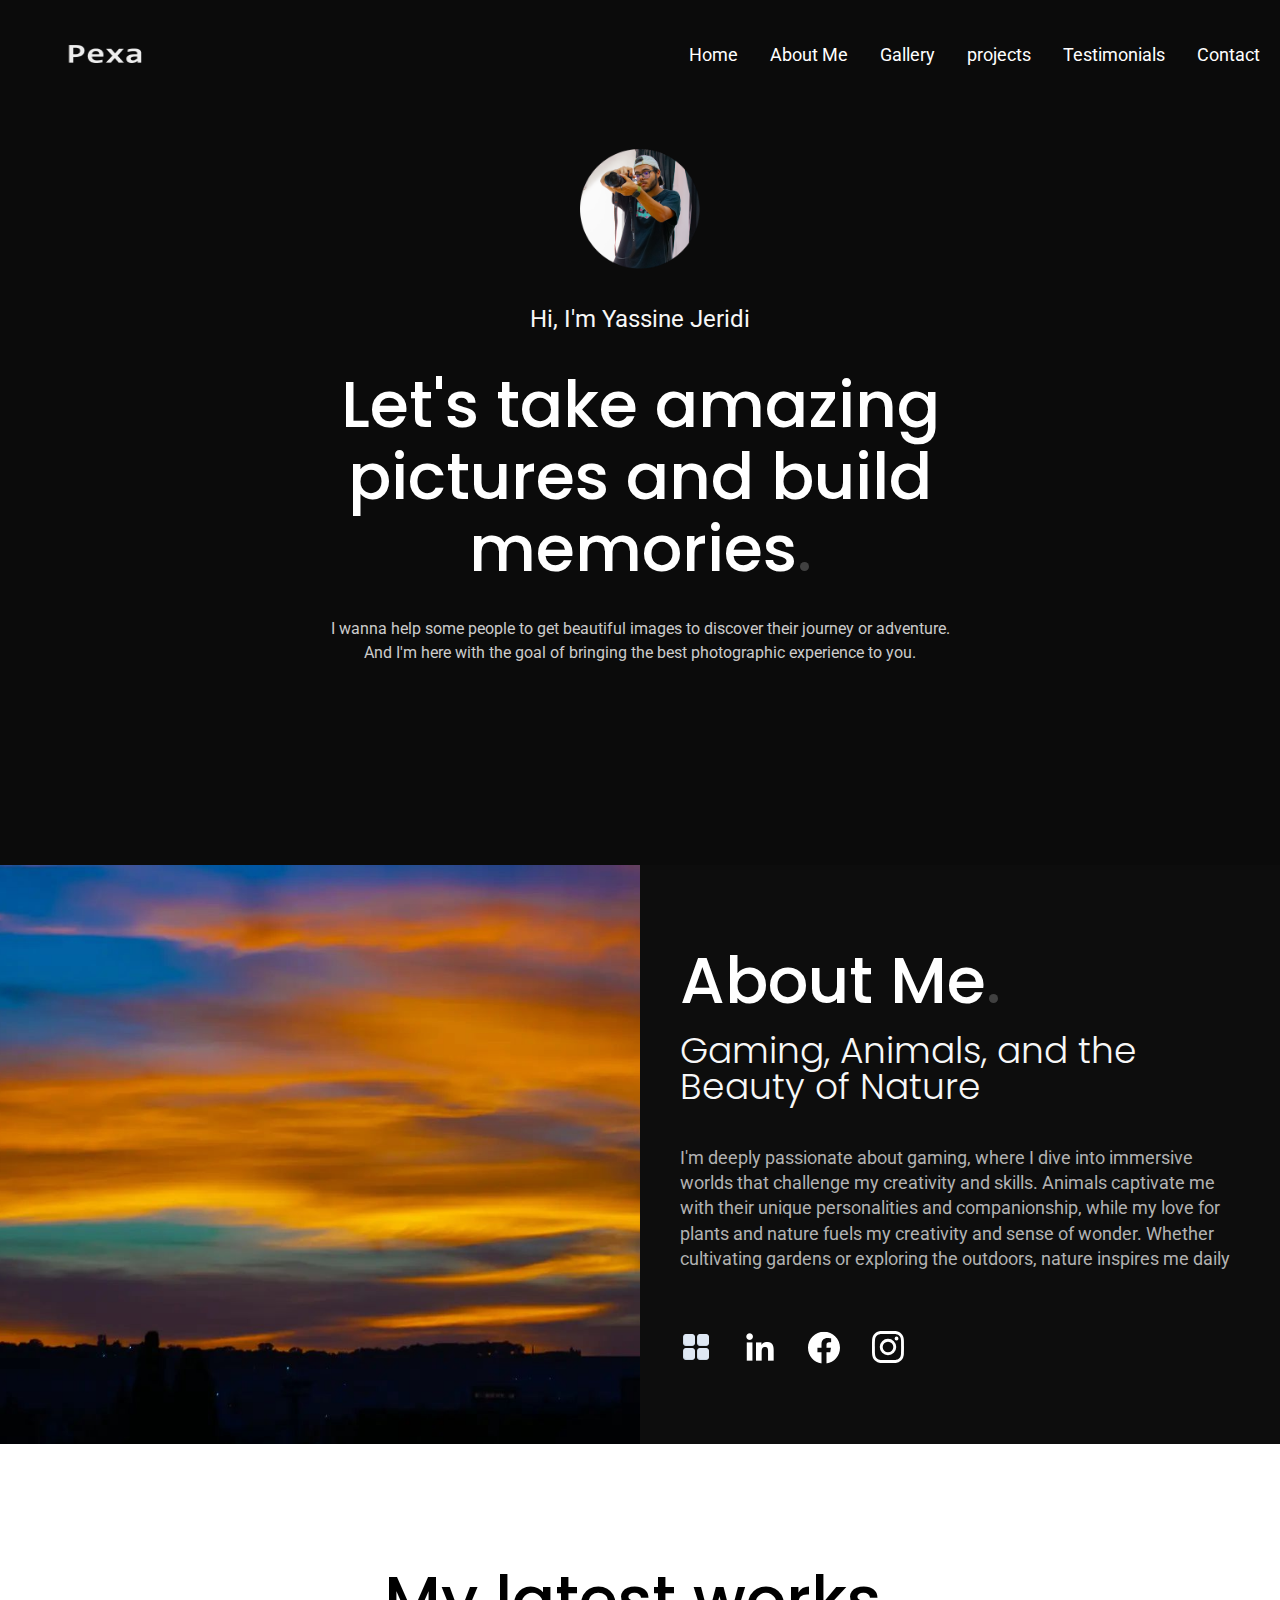
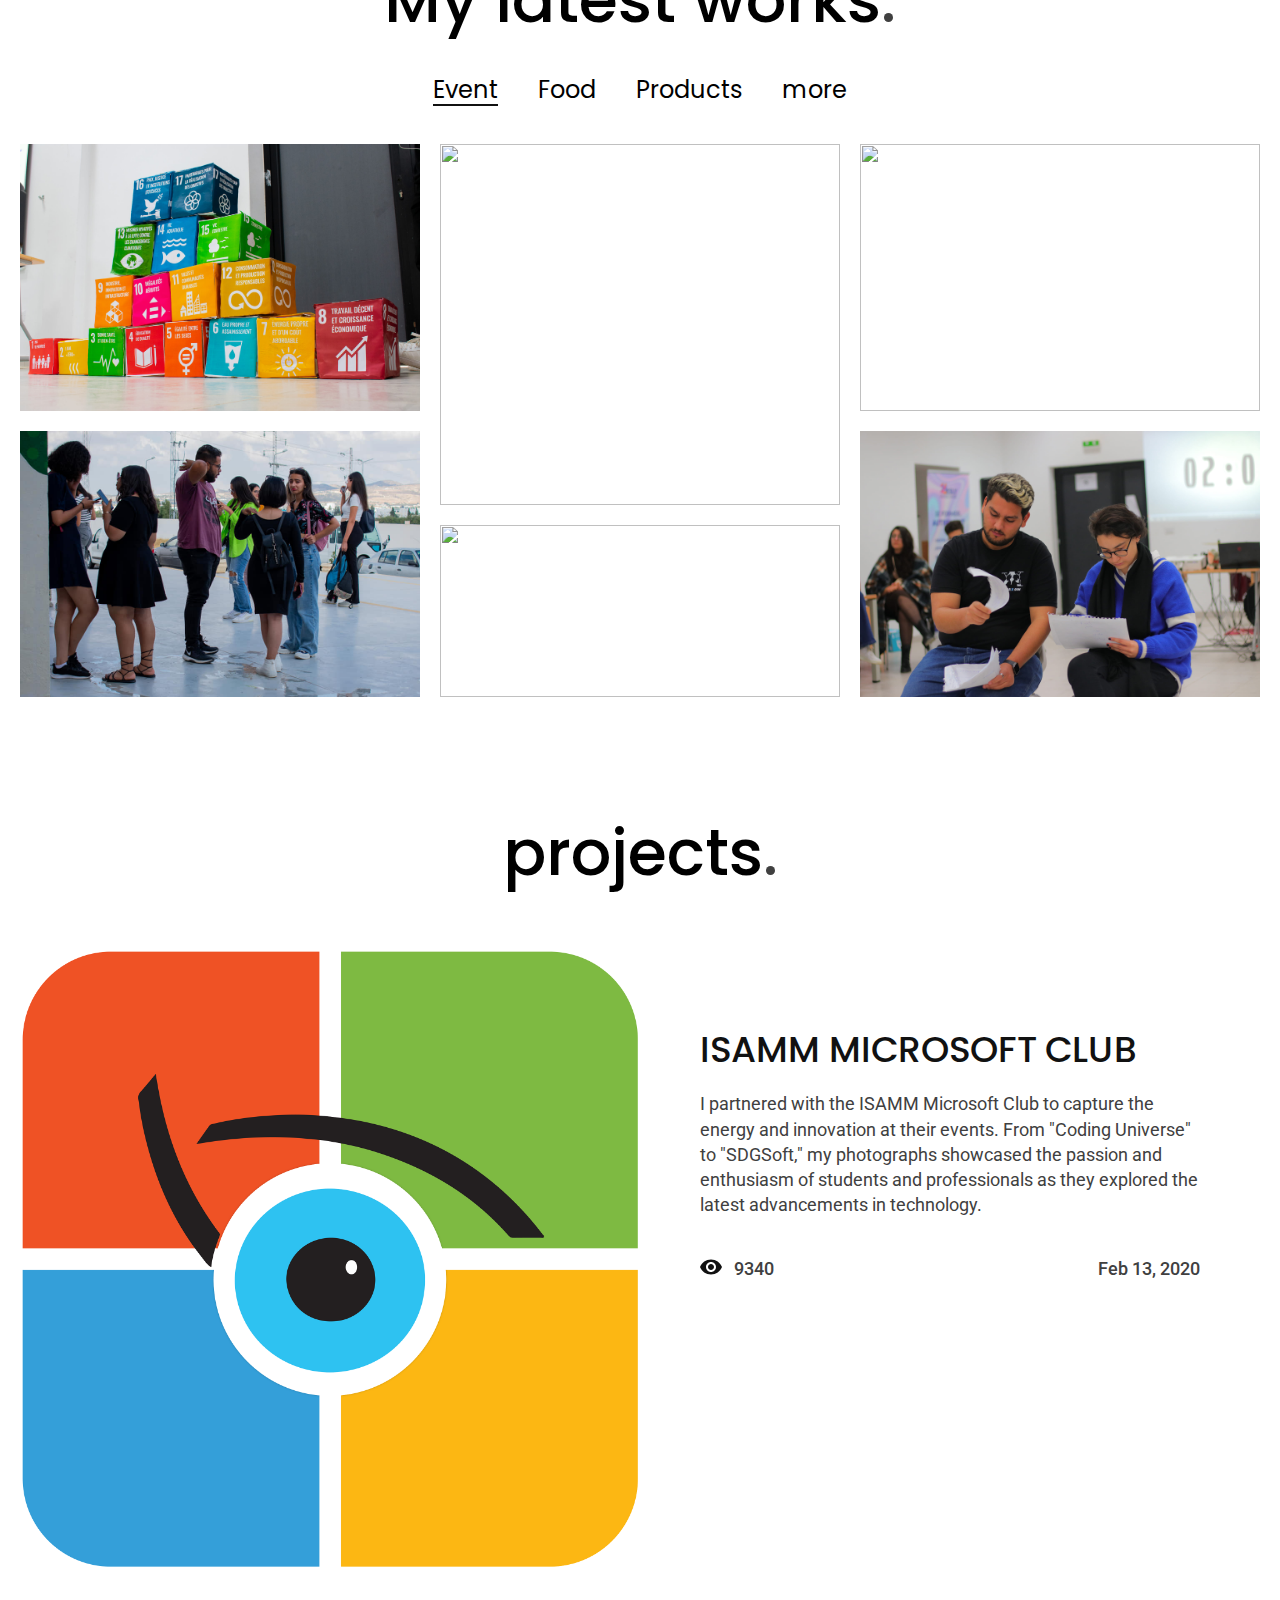
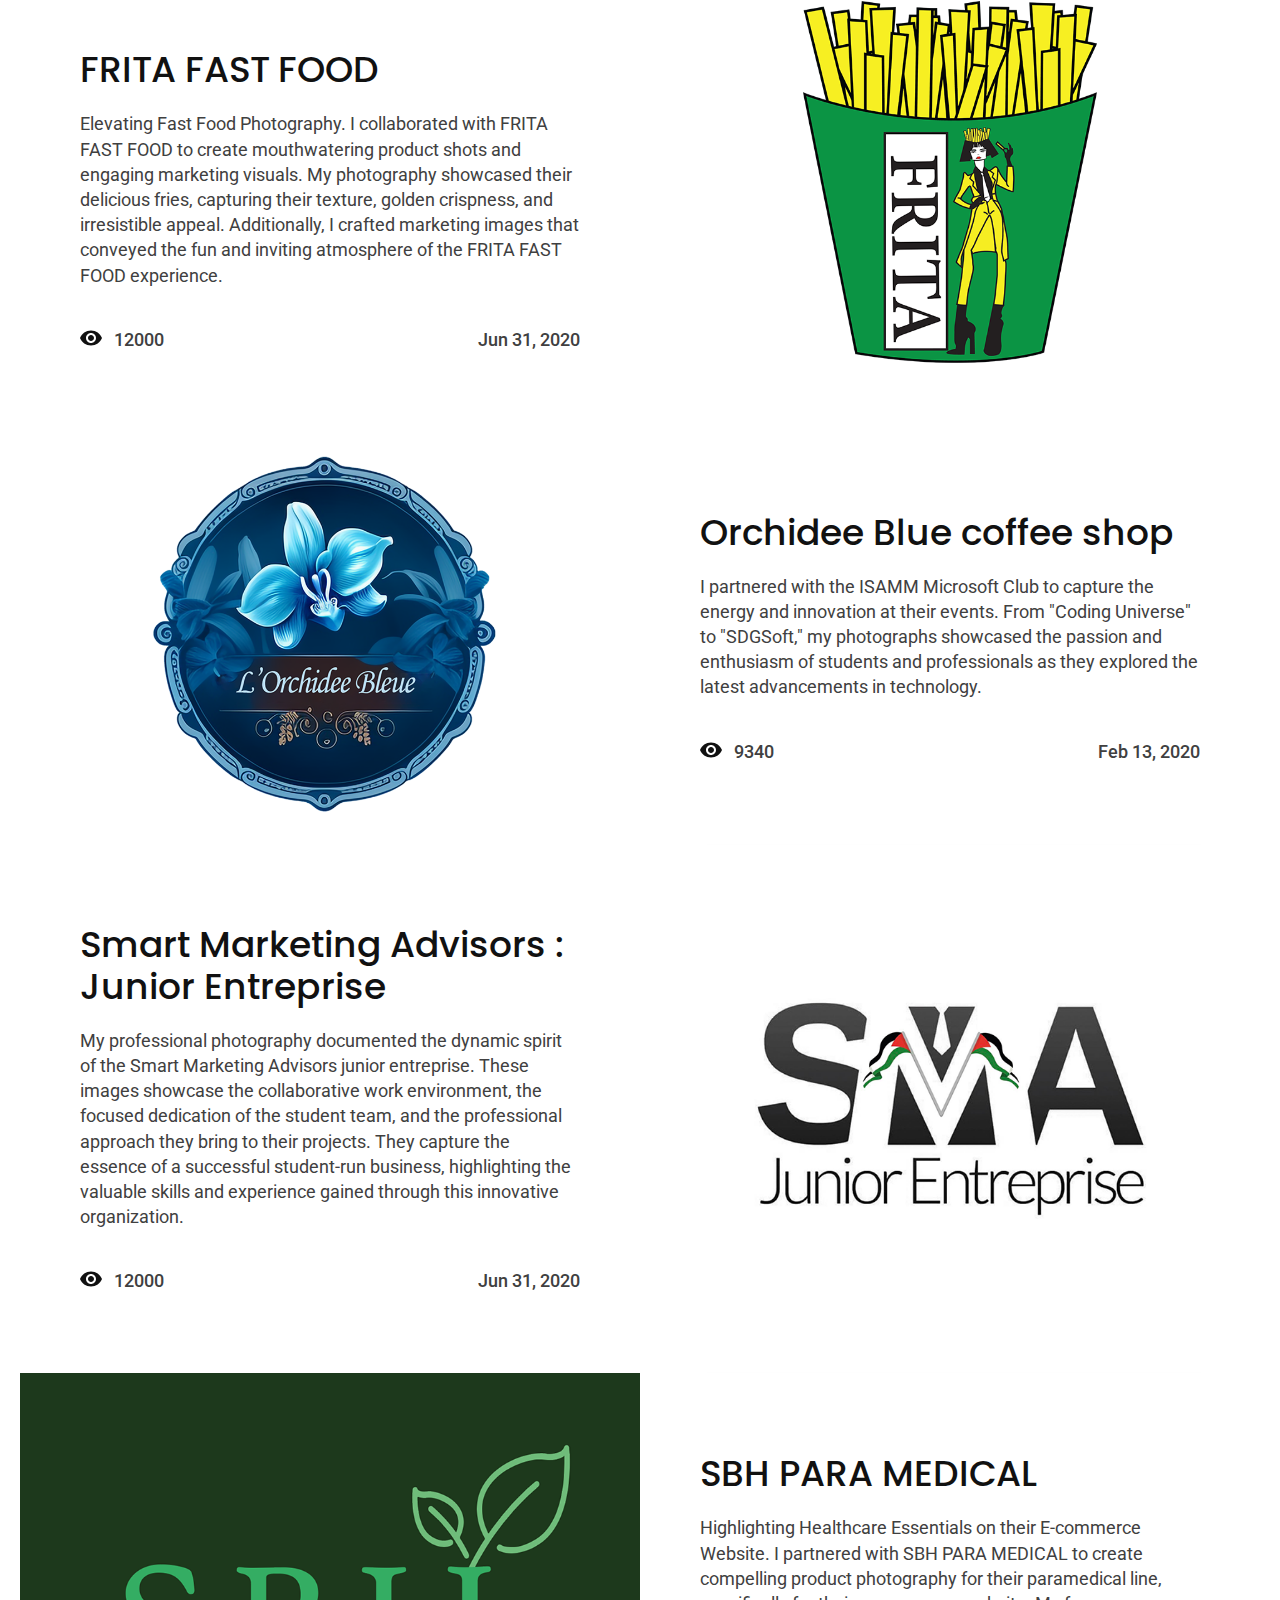
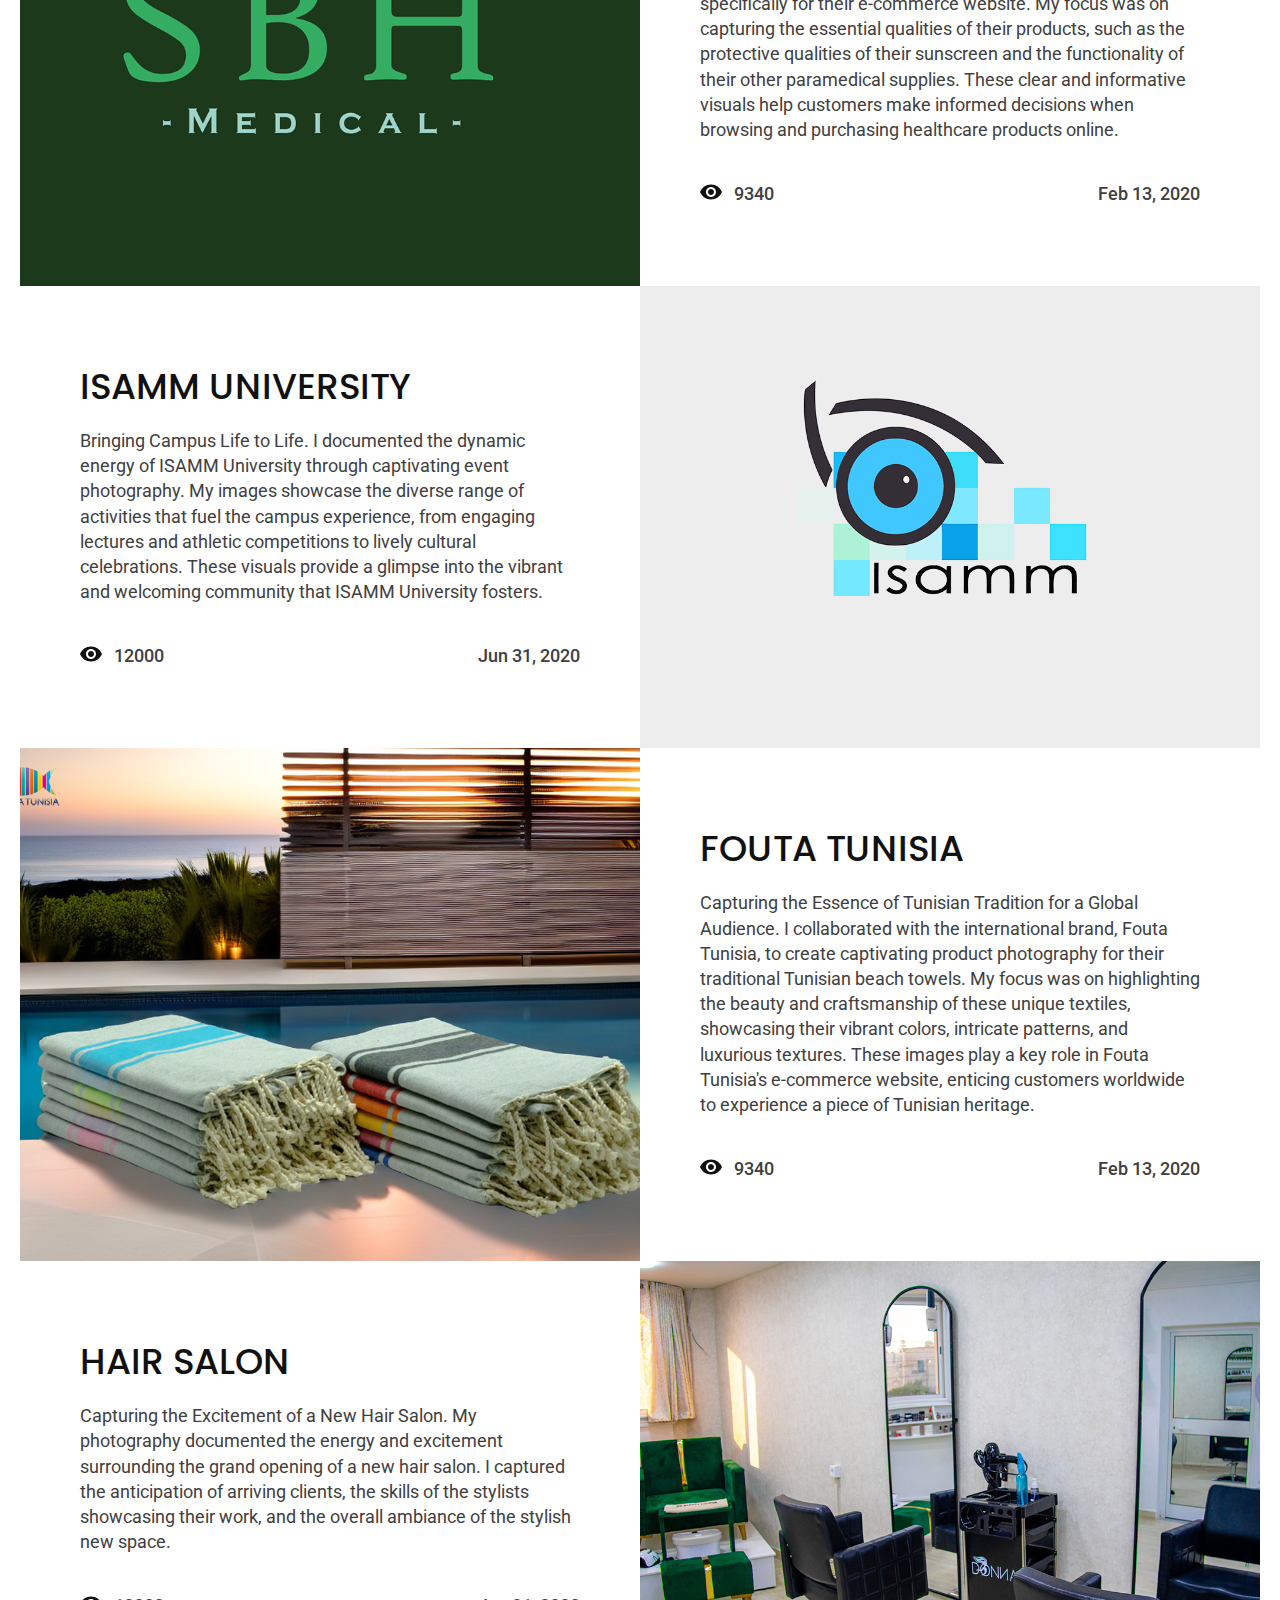
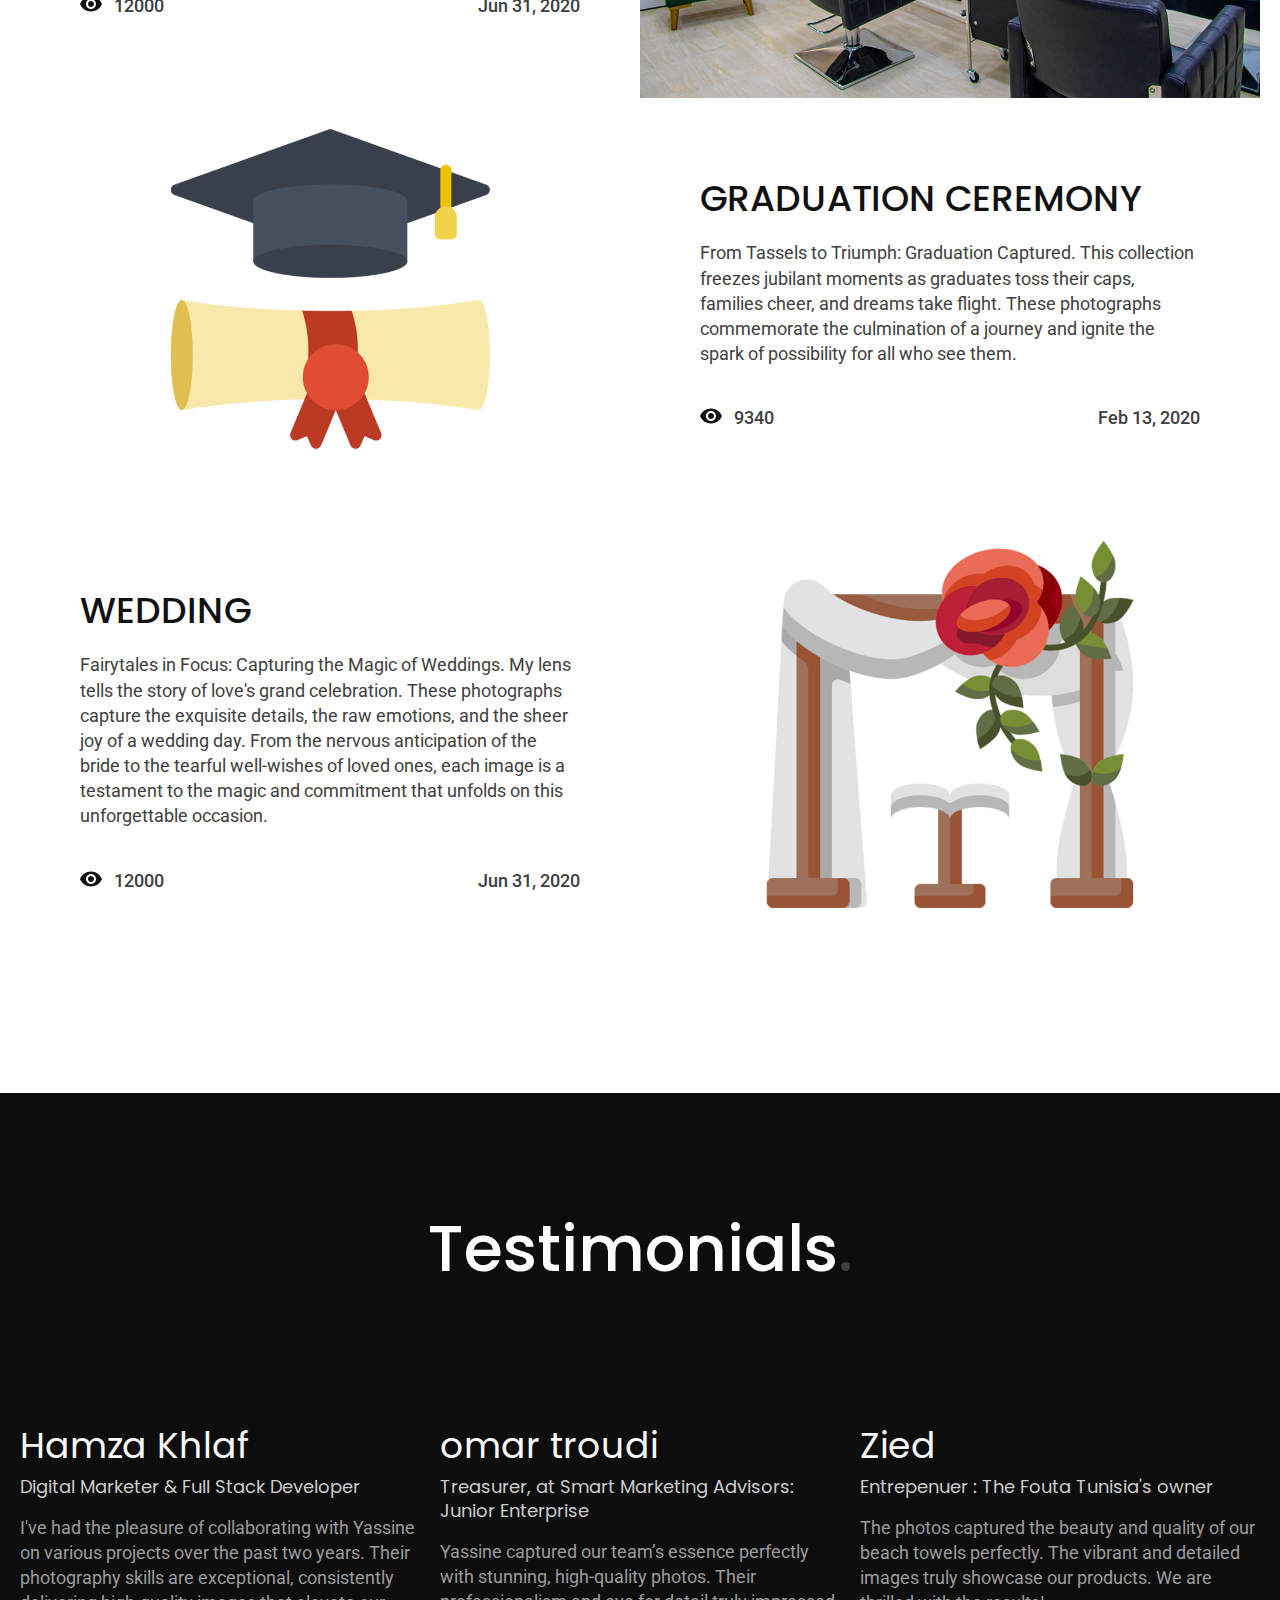
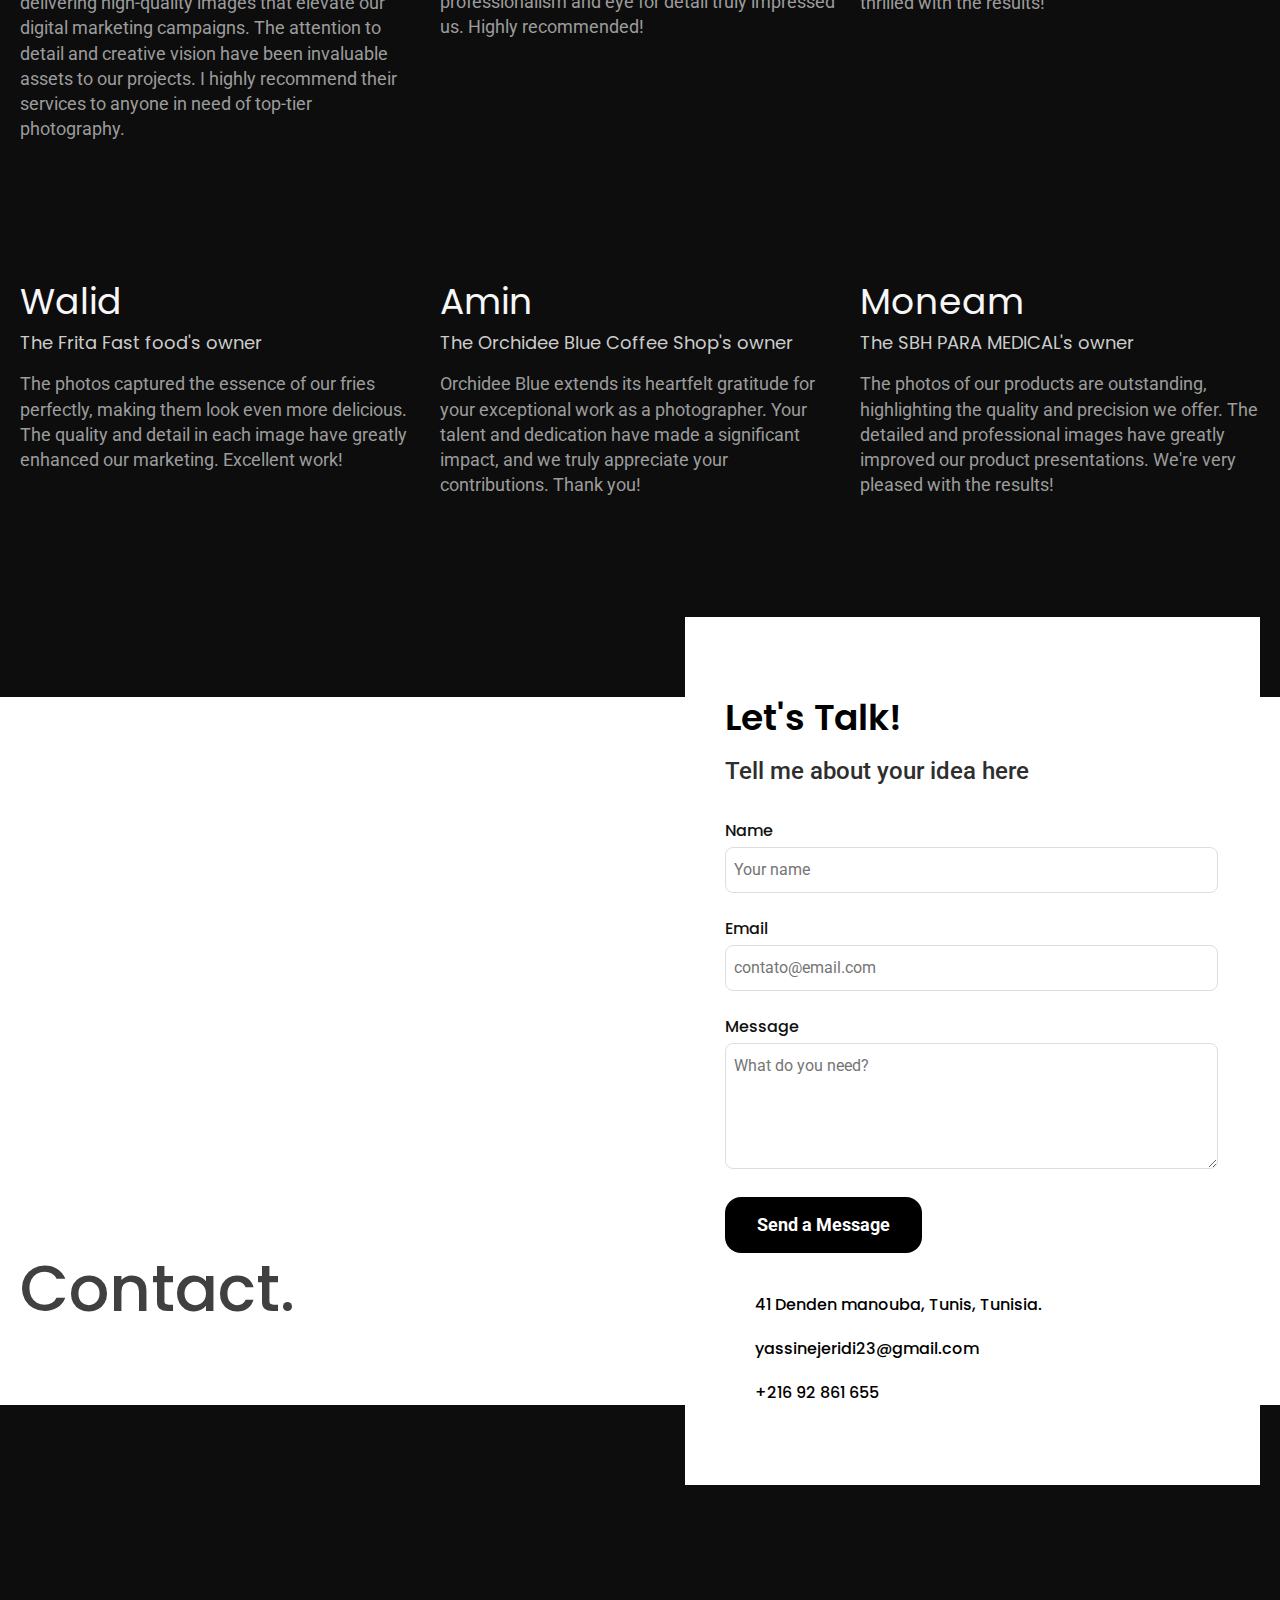
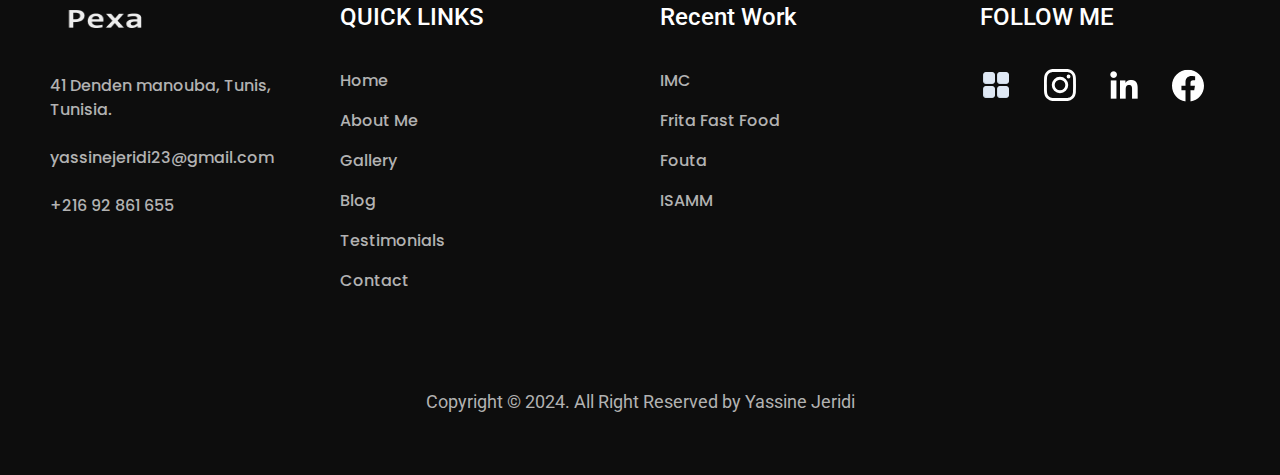
==== index.html @ 5227a32d "frita fast food" ====
<!DOCTYPE html>
<html lang="en">
<head>
    <meta charset="UTF-8">
    <meta http-equiv="X-UA-Compatible" content="IE=edge">
    <meta name="viewport" content="width=device-width, initial-scale=1.0">
    <title>Yassine jeridi - Photographer</title>
    <meta name="description" content="">
    <link rel="stylesheet" href="./css/style.min.css">
    <link rel="icon" href="./camera.ico">
    <script src="sender.js"></script>
    <link rel="preconnect" href="https://fonts.googleapis.com">
    <script src="https://ajax.googleapis.com/ajax/libs/jquery/3.5.1/jquery.min.js"></script>
    <link rel="preconnect" href="https://fonts.gstatic.com" crossorigin>
    <link href="https://fonts.googleapis.com/css2?family=Poppins:wght@300;400;500;600&family=Roboto:wght@400;500;700&display=swap" rel="stylesheet">

</head>
<body>

    <header class="header-bg">
        <div class="header container">
            <a href="#"><img src="./img/icones/pexa.png" width="132" height="29" alt="logo"></a>
            <nav aria-label="primaria">
                <span class="hamburguer" data-btn="mobile"></span>
                <ul class="header-menu cor-w font-1-m">
                    <li><a href="#home">Home</a></li>
                    <li><a href="#about">About Me</a></li>
                    <li><a href="#gallery">Gallery</a></li>
                    <li><a href="#blog">projects</a></li>
                    <li><a href="#testimonials">Testimonials</a></li>
                    <li><a href="#contact">Contact</a></li>
                </ul>
            </nav>
        </div>
    </header>

    <main class="home-bg" id="home">
        <div class="home container">
            <img src="./img/pfp yassine jeridi.png" width="120" height="120" alt="foto"data-anime="200">
            <h3 class="font-1-l cor-c1" data-anime="400">Hi, I'm Yassine Jeridi</h3>
            <h1 class="font-1-xxl cor-w" data-anime="600">Let's take amazing pictures and build memories<span class="cor-c9">.</span></h1>
            <p class="font-1-s cor-c4" data-anime="800">I wanna help some people to get beautiful images to discover their journey or adventure. 
            And I'm here with the goal of bringing the best photographic experience to you.</p>
            <a href="#contact" class="font-1-xs cor-15 buttom-1" data-anime="1000">contact with me</a>
        </div>
    </main>

    <section class="about-bg" id="about" aria-label="About Me">
        <div class="about new-container">
            <div class="photo">
                <img src="./img/thumbnails/SunSet.jpg" alt="homem tirando foto da paisagem">
            </div>
            <div class="content">
                <h1 class="font-1-xxl cor-w ">About Me<span class="cor-c9">.</span></h1>
                <h2 class="font-1-xl cor-c1">Gaming, Animals, and the Beauty of Nature</h2>
                <p class="font-2-m cor-c5">I'm deeply passionate about gaming, where I dive 
                    into immersive worlds that challenge my creativity and skills. Animals 
                    captivate me with their unique personalities and companionship, while 
                    my love for plants and nature fuels my creativity and sense of wonder. 
                    Whether cultivating gardens or exploring the outdoors, nature inspires me daily</p>
                <div class="icons">
                    <a target="_blank" href="https://linktr.ee/jeridi"><img width="32" height="32" src="./img/icones/more.png" alt="Instagram.svg"></a>
                    <a target="_blank" href="https://www.linkedin.com/in/yassine-jeridi-8a3457311/"><img width="32" height="32" src="./img/icones/linkedin.png" alt="Twitter"></a>
                    <a target="_blank" href="https://www.facebook.com/profile.php?id=100034832442650"><img width="32" height="33" src="./img/icones/Facebook.svg" alt="Facebook.svg"></a>
                    <a target="_blank" href="https://www.instagram.com/_pe_xa_/"><img width="32" height="32" src="./img/icones/Instagram.svg" alt="Instagram.svg"></a>
                    
                </div>
            </div>
        </div>
    </section>

    <article class="gallery-bg" id="gallery">
        <div class="gallery">
            <h1 class="font-1-xxl cor-c15">My latest works<span class="cor-c9">.</span></h1>
            <nav aria-label="secundaria">
                <ul class="gallery-menu font-2-l cor-10" data-galleryNav>
                
                    <li>Event</li>
                    <li>Food</li>
                    <li>Products</li>
                    <li>more</li>
                </ul>
            </nav>
            <div class="photos-gallery container" data-gallery>
                <div class="architecture">
                    <img class="all-4" src="./img/IMC/SDGSOFT 1.0/386335422_827844129341071_4841968416150853663_n.jpg" alt="">
                    <img class="all-6" src="./img/IMC/coding universe 1.0/IMG_9445.JPG" alt="">
                    <img class="all-2" src="./img/IMC/coding universe 1.0/IMG_9348.JPG" alt="">
                    <img class="all-1" src="./img/IMC/SDGSOFT 1.0/383995780_827843322674485_7144489597105498659_n.jpg" alt="">
                    <img class="all-3" src="./img/IMC/coding universe 1.0/IMG_9541.JPG" alt="">
                    <img class="all-5" src="./img/IMC//imc talk 2.0/429542098_926255242833292_379722446902121379_n.jpg" alt="">
                </div>

                <div class="nature">
                    <img class="all-4" src="./img/Frita/box frite/11.png" alt="">
                    <img class="all-6" src="./img/Frita/burger/2.png" alt="">
                    <img class="all-2" src="./img/Frita/chapata/6.png" alt="">
                    <img class="all-3" src="./img/Frita/burger/1.png" alt="">
                    <img class="all-1" src="./img/Frita/kumpir/2.png" alt="">
                    <img class="all-5" src="./img/Frita/story/1.png" alt="">
                </div>

                <div class="landscape">
                    <img class="all-4" src="./img/SBH/Screenshot 2024-07-06 200310.png" alt="">
                    <img class="all-6" src="./img/fouta/3524cfbc7431455b901c68a7340f0f93.png" alt="">
                    <img class="all-2" src="./img/SBH/4e1e140c61a2b4f8a3104339a8e85e7b.jpg" alt="">
                    <img class="all-1" src="./img/SBH/DSC08026_1.jpg" alt="">
                    <img class="all-3" src="./img/fouta/6a926db9f34e4a6cbbbe364c0d6cd11f.png" alt=""> 
                    <img class="all-5" src="./img/orchidee/IMG_4784.jpg" alt="">
                </div>

                <div class="urban">
                    <img class="all-4" src="./img/SBH/161f396a901ca791485e7ef04964981d.jpg" alt="">
                    <img class="all-6" src="./img/wedding/IMG_5194.jpg" alt="">
                    <img class="all-2" src="./img/SBH/DSC08381.jpg" alt=""> 
                    <img class="all-1" src="./img/orchidee/IMG_4533.jpg" alt="">
                    <!-- <img class="all-3" src="./imgs/gallery/urban/urban-1.jpg" alt="a"> -->
                    <img class="all-5" src="./img/hair salon/DSC02424.jpg" alt="">
                </div>
            </div>
        </div>
    </article>

    <article class="blog-bg" id="blog">
        <div class="blog">
            <h1 class="font-1-xxl cor-c15">projects<span class="cor-c9">.</span></h1>
            <div class="posts-blog container">
                <div class="post">
                    <a href="./links/IMC/imc.html"><img src="./img/IMC/IMC LOGO.png" alt=""></a>
                    <div class="post-content">
                        <a href="./links/IMC/imc.html"><h2 class="font-3-xl cor-c11">ISAMM MICROSOFT CLUB</h2></a>
                        <p class="font-2-m cor-c9">
                            I partnered with the ISAMM Microsoft Club to capture the energy and innovation at their events.  
                            From "Coding Universe" to "SDGSoft," my photographs showcased the passion and enthusiasm of 
                            students and professionals as they explored the latest advancements in technology.
                        </p>
                        <div class="info">
                            <div class="visualization">
                                <img width="22" height="16" src="./img/icones/visibility.svg" alt="">
                                <p class="font-3-m cor-c9">9340</p>
                            </div>
                            <div class="date">
                                <p class="font-3-m cor-c9">Feb 13, 2020</p>
                            </div>
                        </div>
                    </div>
                </div>

                <div class="post order">
                    <div class="post-content ">
                        <a href="./links/FRITA FAST FOOD/Frita.html"><h2 class="font-3-xl cor-c11">FRITA FAST FOOD</h2></a>
                        <p class="font-2-m cor-c9">
                            Elevating Fast Food Photography.  I collaborated with FRITA FAST FOOD to create mouthwatering 
                            product shots and engaging marketing visuals.  My photography showcased their delicious fries,
                             capturing their texture, golden crispness, and irresistible appeal.  Additionally,
                              I crafted marketing images that conveyed the fun and inviting atmosphere of 
                              the FRITA FAST FOOD experience.
                        </p>
                            <div class="info">
                            <div class="visualization">
                                <img width="22" height="16" src="./img/icones/visibility.svg" alt="">
                                <p class="font-3-m cor-c9">12000</p>
                            </div>
                            <div class="date">
                                <p class="font-3-m cor-c9">Jun 31, 2020</p>
                            </div>
                        </div>
                    </div>
                    <a href="./links/FRITA FAST FOOD/Frita.html"><img src="./img/thumbnails/Thumbnails Frita.png" alt=""></a>
                </div>
                <div class="post">
                    <a href="#"><img src="./img/thumbnails/Thumbnails orchidee.png" alt=""></a>
                    <div class="post-content">
                        <a href=""><h2 class="font-3-xl cor-c11">Orchidee Blue coffee shop</h2></a>
                        <p class="font-2-m cor-c9">
                            I partnered with the ISAMM Microsoft Club to capture the energy and innovation at their events.  
                            From "Coding Universe" to "SDGSoft," my photographs showcased the passion and enthusiasm of 
                            students and professionals as they explored the latest advancements in technology.
                        </p>
                        <div class="info">
                            <div class="visualization">
                                <img width="22" height="16" src="./img/icones/visibility.svg" alt="">
                                <p class="font-3-m cor-c9">9340</p>
                            </div>
                            <div class="date">
                                <p class="font-3-m cor-c9">Feb 13, 2020</p>
                            </div>
                        </div>
                    </div>
                </div>

                <div class="post order">
                    <div class="post-content">
                        <a href="./links/Smart Marketing Advisor/Smart Marketing Advisor.html"><h2 class="font-3-xl cor-c11">Smart Marketing Advisors : Junior Entreprise </h2></a>
                        <p class="font-2-m cor-c9">
                            My professional photography documented the dynamic spirit of the Smart Marketing Advisors junior entreprise.
                            These images showcase the collaborative work environment, the focused dedication of the student team, 
                            and the professional approach they bring to their projects.  They capture the essence of a successful 
                            student-run business, highlighting the valuable skills and experience gained through 
                            this innovative organization.
                        </p>
                            <div class="info">
                            <div class="visualization">
                                <img width="22" height="16" src="./img/icones/visibility.svg" alt="">
                                <p class="font-3-m cor-c9">12000</p>
                            </div>
                            <div class="date">
                                <p class="font-3-m cor-c9">Jun 31, 2020</p>
                            </div>
                        </div>
                    </div>
                    <a href="./links/Smart Marketing Advisor/Smart Marketing Advisor.html"><img src="./img/thumbnails/Thumbnails SMA.png" alt=""></a>
                </div>
                <div class="post">
                    <a href="#"><img src="./img/thumbnails/Thumbnails SBH.png" alt=""></a>
                    <div class="post-content">
                        <a href=""><h2 class="font-3-xl cor-c11">SBH PARA MEDICAL</h2></a>
                        <p class="font-2-m cor-c9">
                            Highlighting Healthcare Essentials on their E-commerce Website.  I partnered with SBH PARA MEDICAL
                             to create compelling product photography for their paramedical line, specifically for their 
                             e-commerce website.  My focus was on capturing the essential qualities of their products, 
                             such as the protective qualities of their sunscreen and the functionality of their 
                             other paramedical supplies.  These clear and informative visuals help customers make 
                             informed decisions when browsing and purchasing healthcare products online.
                            </p>
                        <div class="info">
                            <div class="visualization">
                                <img width="22" height="16" src="./img/icones/visibility.svg" alt="">
                                <p class="font-3-m cor-c9">9340</p>
                            </div>
                            <div class="date">
                                <p class="font-3-m cor-c9">Feb 13, 2020</p>
                            </div>
                        </div>
                    </div>
                </div>

                <div class="post order">
                    <div class="post-content ">
                        <a href="./links/isamm/ISAMM.html"><h2 class="font-3-xl cor-c11">ISAMM UNIVERSITY</h2></a>
                        <p class="font-2-m cor-c9">
                            Bringing Campus Life to Life.  I documented the dynamic energy 
                            of ISAMM University through captivating event photography.  
                            My images showcase the diverse range of activities that fuel the 
                            campus experience, from engaging lectures and athletic competitions 
                            to lively cultural celebrations.  These visuals provide a glimpse 
                            into the vibrant and welcoming community that ISAMM University fosters.
                        </p>
                            <div class="info">
                            <div class="visualization">
                                <img width="22" height="16" src="./img/icones/visibility.svg" alt="">
                                <p class="font-3-m cor-c9">12000</p>
                            </div>
                            <div class="date">
                                <p class="font-3-m cor-c9">Jun 31, 2020</p>
                            </div>
                        </div>
                    </div>
                    <a href="./links/isamm/ISAMM.html"><img src="./img/thumbnails/Thumbnails ISAMM.png" alt=""></a>
                </div>

                <div class="post">
                    <a href="./links/fouta tunisia/fouta tunisia.html"><img src="./img/thumbnails/Thumbnails Fouta.png" alt=""></a>
                    <div class="post-content">
                        <a href="./links/fouta tunisia/fouta tunisia.html"><h2 class="font-3-xl cor-c11">FOUTA TUNISIA</h2></a>
                        <p class="font-2-m cor-c9"> Capturing the Essence of Tunisian Tradition for a Global Audience.  
                            I collaborated with the international brand, Fouta Tunisia, to create captivating product 
                            photography for their traditional Tunisian beach towels.  My focus was on highlighting the
                             beauty and craftsmanship of these unique textiles, showcasing their vibrant colors, intricate 
                             patterns, and luxurious textures.  These images play a key role in Fouta Tunisia's e-commerce
                              website, enticing customers worldwide to experience a piece of Tunisian heritage.</p><div class="info">
                            <div class="visualization">
                                <img width="22" height="16" src="./img/icones/visibility.svg" alt="">
                                <p class="font-3-m cor-c9">9340</p>
                            </div>
                            <div class="date">
                                <p class="font-3-m cor-c9">Feb 13, 2020</p>
                            </div>
                        </div>
                    </div>
                </div>

                <div class="post order">
                    <div class="post-content ">
                        <a href="#"><h2 class="font-3-xl cor-c11">HAIR SALON</h2></a>
                        <p class="font-2-m cor-c9">
                            Capturing the Excitement of a New Hair Salon.  My photography documented the energy and excitement surrounding
                             the grand opening of a new hair salon.  I captured the anticipation of arriving clients, the skills of the 
                             stylists showcasing their work, and the overall ambiance of the stylish new space.
                        </p><div class="info">
                            <div class="visualization">
                                <img width="22" height="16" src="./img/icones/visibility.svg" alt="">
                                <p class="font-3-m cor-c9">12000</p>
                            </div>
                            <div class="date">
                                <p class="font-3-m cor-c9">Jun 31, 2020</p>
                            </div>
                        </div>
                    </div>
                    <a href=""><img src="./img/thumbnails/Thumbnails hair dress.png" alt=""></a>
                </div>

                <div class="post">
                    <a href="#"><img src="./img/thumbnails/Thumbnails Graduation.png" alt=""></a>
                    <div class="post-content">
                        <a href=""><h2 class="font-3-xl cor-c11">GRADUATION CEREMONY</h2></a>
                        <p class="font-2-m cor-c9">
                            From Tassels to Triumph: Graduation Captured.  This collection freezes jubilant moments as graduates toss their caps, 
                            families cheer, and dreams take flight. These photographs commemorate the culmination of a journey and ignite the 
                            spark of possibility for all who see them.
                        </p><div class="info">
                            <div class="visualization">
                                <img width="22" height="16" src="./img/icones/visibility.svg" alt="">
                                <p class="font-3-m cor-c9">9340</p>
                            </div>
                            <div class="date">
                                <p class="font-3-m cor-c9">Feb 13, 2020</p>
                            </div>
                        </div>
                    </div>
                </div>

                <div class="post order">
                    <div class="post-content ">
                        <a href="#"><h2 class="font-3-xl cor-c11">WEDDING</h2></a>
                        <p class="font-2-m cor-c9">
                            Fairytales in Focus: Capturing the Magic of Weddings.  My lens tells the story of love's grand celebration.  
                            These photographs capture the exquisite details, the raw emotions, and the sheer joy of a wedding day. 
                            From the nervous anticipation of the bride to the tearful well-wishes of loved ones, each image 
                            is a testament to the magic and commitment that unfolds on this unforgettable occasion.
                        </p><div class="info">
                            <div class="visualization">
                                <img width="22" height="16" src="./img/icones/visibility.svg" alt="">
                                <p class="font-3-m cor-c9">12000</p>
                            </div>
                            <div class="date">
                                <p class="font-3-m cor-c9">Jun 31, 2020</p>
                            </div>
                        </div>
                    </div>
                    <a href=""><img src="./img/thumbnails/Thumbnails Wedding.png" alt=""></a>
                </div>

            </div>
        </div>
    </article>

    <article class="testimonials-bg" id="testimonials">   
        <h1 class="font-1-xxl cor-w">Testimonials<span class="cor-c9">.</span></h1>
        <div class="testimonials container">
            <div class="client">
                <h2 class="fernanda font-4-xl cor-c1">Hamza Khlaf</h2>
                <h3 class="font-4-m cor-c4">Digital Marketer & Full Stack Developer</h3>
                <p class="font-2-m cor-c6">I've had the pleasure of collaborating with Yassine on various projects over the past two years. Their photography skills are exceptional, consistently delivering high-quality images that elevate our digital marketing campaigns. The attention to detail and creative vision have been invaluable assets to our projects. I highly recommend their services to anyone in need of top-tier photography.</p>
            </div>
            <div class="client">
                <h2 class="vanessa font-4-xl cor-c1">omar troudi</h2>
                <h3 class="font-4-m cor-c4">Treasurer, at Smart Marketing Advisors: <br> Junior Enterprise</h3>
                <p class="font-2-m cor-c6">Yassine captured our team’s essence perfectly with stunning, high-quality photos. Their professionalism and eye for detail truly impressed us. Highly recommended!</p>
            </div>
            <div class="client">
                <h2 class="john font-4-xl cor-c1">Zied</h2>
                <h3 class="font-4-m cor-c4">Entrepenuer : The Fouta Tunisia's owner</h3>
                <p class="font-2-m cor-c6">The photos captured the beauty and quality of our beach towels perfectly. The vibrant and detailed images truly showcase our products. We are thrilled with the results!</p>
            </div>
            <div class="client">
                <h2 class="carol font-4-xl cor-c1">Walid</h2>
                <h3 class="font-4-m cor-c4">The Frita Fast food's owner</h3>
                <p class="font-2-m cor-c6">The photos captured the essence of our fries perfectly, making them look even more delicious. The quality and detail in each image have greatly enhanced our marketing. Excellent work!</p>
            </div>

            <div class="client">
                <h2 class="stefan font-4-xl cor-c1">Amin</h2>
                <h3 class="font-4-m cor-c4">The Orchidee Blue Coffee Shop's owner</h3>
                <p class="font-2-m cor-c6">Orchidee Blue extends its heartfelt gratitude for your exceptional work as a photographer. 
                    Your talent and dedication have made a significant impact, and we truly appreciate your contributions. Thank you!</p>
            </div>
            <div class="client">
                <h2 class="mohammad font-4-xl cor-c1">Moneam</h2>
                <h3 class="font-4-m cor-c4">The SBH PARA MEDICAL's owner</h3>
                <p class="font-2-m cor-c6">The photos of our products are outstanding, highlighting the quality and precision we offer. The detailed and professional images have greatly improved our product presentations. We're very pleased with the results!</p>
            </div>

        </div>
    </article>

    <article class="contact-bg" id="contact">
        <div class="contact container">
            <h1 class="font-1-xxl cor-c9">Contact<span class="cor-c9">.</span></h1>
            <div class="form-contact">
                <h2 class="cor-c15 font-5-xl">Let's Talk!</h2>
                <h3 class="cor-c10 font-3-l">Tell me about your idea here</h3>
                <form class="form" action="" onsubmit=" return sender()">
                    <div>
                        <label class="font-2-s cor-c11" for="nome">Name</label>
                        <input class="font-3-s cor-c7" type="text" id="name" name="nome" placeholder="Your name">
                    </div>
                    <div>
                        <label class="font-2-s cor-c11" for="email">Email</label>
                        <input class="font-3-s cor-c7" type="email" id="email" name="email" placeholder="contato@email.com">
                    </div>
                    <div class="message-input">
                        <label class="font-2-s cor-c11" for="message">Message</label>
                        <textarea  class="font-3-s cor-c7" name="message" id="message" rows="5" cols="10" placeholder="What do you need?"></textarea>
                    </div>
                    <button type="submit" id="btn"class="buttom-2 font-5-m cor-w">Send a Message</button>
                </form>
                <ul class="font-2-s cor-10">
                    <li class="location-black">41 Denden manouba, Tunis, Tunisia.</li>
                    <li class="email-black">yassinejeridi23@gmail.com</li>
                    <li class="phone-black">+216 92 861 655</li>
                </ul>
            </div>
        </div>
    </article>

    <footer class="footer-bg">
        <div class="footer container">
            <div class="contacts">
                <img width="132" height="29" src="./img/icones/pexa.png" alt="logo">
                <ul class="font-2-s cor-c5">
                    <li class="location">41 Denden manouba, Tunis, Tunisia.</li>
                    <li class="email">yassinejeridi23@gmail.com</li>
                    <li class="phone">+216 92 861 655</li>
                </ul>
            </div>
            <div class="innerLinks">
                <h2 class="font-4-l cor-w">QUICK LINKS</h2>
                <ul class="font-2-s cor-c5">
                    <li><a href="#home">Home</a></li>
                    <li><a href="#about">About Me</a></li>
                    <li><a href="#gallery">Gallery</a></li>
                    <li><a href="#blog">Blog</a></li>
                    <li><a href="#testimonials">Testimonials</a></li>
                    <li><a href="#contact">Contact</a></li>
                </ul>
            </div>
            <div class="innerLinks">
                <h2 class="font-4-l cor-w">Recent Work</h2>
                <ul class="font-2-s cor-c5">
                    <li><a href="./links/IMC/imc.html">IMC</a></li>
                    <li><a href="./links/FRITA FAST FOOD/Frita.html">Frita Fast Food</a></li>
                    <li><a href="./links/">Fouta</a></li>
                    <li><a href="#blog">ISAMM</a></li>
                </ul>
            </div>
            <div class="socials">
                <h2 class="font-4-l cor-w">FOLLOW ME</h2>
                <div class="icons">
                    <a target="_blank" href="https://linktr.ee/jeridi"><img width="32" height="32" src="./img/icones/more.png" alt=""></a>
                    <a target="_blank" href="https://www.instagram.com/_pe_xa_/"><img width="32" height="32" src="./img/icones/Instagram.svg" alt=""></a>
                    <a target="_blank" href="https://www.linkedin.com/in/yassine-jeridi-8a3457311/"><img width="32" height="32" src="./img/icones/linkedin.png" alt=""></a>
                    <a target="_blank" href="https://www.facebook.com/profile.php?id=100034832442650"><img width="32" height="33" src="./img/icones/Facebook.svg" alt=""></a>
                </div>
            </div>
        </div>
        <p class="footer-copy container font-2-m cor-w">Copyright © 2024. All Right Reserved by Yassine Jeridi</p>
    </footer>

    <script src="./js/plugin/simple-anime.js"></script>
    <script type="module" src="./js/script.js"></script>
</body>
</html>
---- css/style.min.css ----
body{padding:0;margin:0;box-sizing:border-box;height:300vh}
html{scroll-behavior:smooth}
h1,h2,h3,h4,p,ul{padding:0;margin:0}
ul{list-style:none}
li{color:inherit}
a{text-decoration:none;color:inherit}
img{max-width:100%;display:block}
.container{max-width:1400px;margin:0 auto}
:root{--cor-w:#FFFFFF;--cor-c1:#F7F7F7;--cor-c2:#EDEDED;--cor-c3:#DEDEDE;--cor-c4:#CCCCCC;--cor-c5:#B2B2B2;--cor-c6:#9C9C9C;--cor-c7:#717171;--cor-c8:#595959;--cor-c9:#404040;--cor-c10:#2E2E2E;--cor-c11:#111111;--cor-c12:#0D0D0D;--cor-c13:#0B0B0B;--cor-c14:#0 90909;--cor-c15:#000000}.cor-w{color:var(--cor-w)}.cor-c1{color:var(--cor-c1)}.cor-c2{color:var(--cor-c2)}.cor-c3{color:var(--cor-c3)}.cor-c4{color:var(--cor-c4)}.cor-c5{color:var(--cor-c5)}.cor-c6{color:var(--cor-c6)}.cor-c7{color:var(--cor-c7)}.cor-c8{color:var(--cor-c8)}.cor-c9{color:var(--cor-c9)}.cor-c10{color:var(--cor-c10)}.cor-c11{color:var(--cor-c11)}.cor-c12{color:var(--cor-c12)}.cor-c13{color:var(--cor-c13)}.cor-c14{color:var(--cor-c14)}.cor-c15{color:var(--cor-c15)}.font-1-xxl{font:500 4rem/1.125 Poppins,sans-serif}.font-1-xl{font:300 2.25rem/1 Poppins,sans-serif}.font-1-l{font:400 1.5rem/1.5 Roboto,sans-serif}.font-1-m{font:400 1.125rem/1.11 Roboto,sans-serif}.font-1-s{font:400 1rem/1.5 Roboto,sans-serif}.font-1-xs{font:500 0.75rem/1 Roboto,sans-serif}.font-2-m{font:400 1.125rem/1.4 Roboto,sans-serif}.font-2-l{font:400 1.5rem/1.17 Poppins,sans-serif}.font-2-s{font:500 1rem/1.5 Poppins,sans-serif}.font-3-xl{font:500 2.25rem/1.17 Poppins,sans-serif}.font-3-m{font:500 1.125rem/1.33 Roboto,sans-serif}.font-3-l{font:500 1.5rem/1 Roboto,sans-serif}.font-3-s{font:400 1rem/1.25 Roboto,sans-serif}.font-4-xl{font:400 2.25rem/1.17 Poppins,sans-serif}.font-4-m{font:400 1.125rem/1.33 Poppins,sans-serif}.font-4-l{font:500 1.5rem/1 Roboto,sans-serif}.font-5-xl{font:600 2.25rem/1.17 Poppins,sans-serif}.font-5-m{font:700 1.125rem/1.33 Roboto,sans-serif}@media(max-width:1000px){.font-3-xl{font:500 1.5rem/1.7 Roboto,sans-serif}.font-2-m{font:400 1rem/1.5 Roboto,sans-serif}.font-3-m{font:500 1rem/1 Roboto,sans-serif}}@media(max-width:990px){.font-4-xl{font:400 1.5rem/1.1 Poppins,sans-serif}.font-4-m{font:400 1rem/1.125 Poppins,sans-serif}}@media(max-width:750px){.font-1-l{font:400 1.125rem/1.33 Roboto,sans-serif}.font-1-xxl{font:500 3rem/1.125 Poppins,sans-serif}.font-1-s{font:400 0.875rem/1.42 Roboto,sans-serif}.font-1-xl{font:300 1.5rem/1 Poppins,sans-serif}.font-2-m{font:400 1rem/1.5 Roboto,sans-serif}.font-2-l{font:400 1.125rem/1.3"Roboto",sans-serif}}@media(max-width:490px){.font-5-xl{font:600 1.5rem/1.1 Poppins,sans-serif}.font-3-l{font:500 1.125rem/1 Roboto,sans-serif}.font-5-m{font:700 0.875rem/1.1 Roboto,sans-serif}}@media(max-width:480px){.font-1-xxl{font:500 2.25rem/1.1 Poppins,sans-serif}.font-1-s{font:400 0.75rem/1.5 Roboto,sans-serif}}@media(max-width:520px){.font-2-l{font:400 1rem/1.125 Roboto,sans-serif}}@media(max-width:530px){.font-4-l{font:500 1.25rem/1 Roboto,sans-serif}}[data-anime]{opacity:0}.anime{opacity:1;transform:none;transition:transform .8s,opacity .8s}.header-bg{background-color:var(--cor-c13)}.header{display:flex;justify-content:space-between;align-items:center;padding:40px 20px}.header-menu{display:flex;gap:32px}.header-menu a{display:inline;padding:16px 0}.header-menu a:hover{color:var(--cor-c7)}.btn-mobile{display:none}@media(max-width:850px){.header-menu{display:block;position:absolute;text-align:center;width:100%;top:109px;right:0;background-color:var(--cor-c13);height:0;transition:.6s;z-index:1000;visibility:hidden;overflow-y:hidden}nav.mobile .header-menu{height:750px;visibility:visible}.header-menu a{padding:32px 0;margin:0 20px;display:block}.header-menu a:hover{background-color:var(--cor-c10);color:var(--cor-w)}.header-menu a:hover::after{display:none}.hamburguer{display:block;color:var(--cor-w);border-top:2px solid;width:28px;cursor:pointer}.hamburguer::after,.hamburguer::before{content:'';display:block;width:28px;height:2px;background:currentColor;margin-top:5px;transition:.3s;position:relative}nav.mobile .hamburguer{border-top-color:transparent}nav.mobile .hamburguer::before{transform:rotate(135deg)}nav.mobile .hamburguer::after{transform:rotate(-135deg);top:-7px}}@media(max-width:750px){nav.mobile .header-menu{height:630px;visibility:visible}}@media(max-width:480px){nav.mobile .header-menu{height:530px;visibility:visible}}@media(max-width:340px){nav.mobile .header-menu{height:600px;visibility:visible}}@media(max-width:295px){nav.mobile .header-menu{height:650px;visibility:visible}}.home-bg{background-color:var(--cor-c13);padding:40px 0 120px 0}.home{display:flex;flex-direction:column;align-items:center}.home img{width:120px;margin-bottom:32px}.home h3{margin-bottom:32px}.home h1{max-width:15ch;text-align:center;margin-bottom:32px}.home p{max-width:70ch;text-align:center;margin-bottom:36px}.buttom-1{padding:16px 32px;background-color:var(--cor-w);border-radius:16px;text-transform:uppercase}.buttom-1:hover{background-color:var(--cor-c2)}@media(max-width:750px){.home-bg{padding:40px 0 80px 0}.home h1,.home h3,.home img{margin-bottom:24px}.home p{margin-bottom:32px;max-width:59ch}}@media(max-width:480px){.font-1-xxl{font:500 2.25rem/1.1 Poppins,sans-serif}.font-1-s{font:400 0.75rem/1.5 Roboto,sans-serif}.home p{max-width:40ch}}.about-bg{background-color:var(--cor-c12)}.about{display:grid;grid-template-columns:1fr 1fr}.new-container{max-width:1600px;margin:0 auto}.photo{order:0}.photo img{width:100%;height:100%;object-fit:cover}.content{padding:80px 40px;order:1}.content h1{margin-bottom:16px}.content h2{margin-bottom:40px}.content p{margin-bottom:60px;max-width:62ch}.icons{display:flex;gap:20px}.icons img{width:24px;cursor:pointer}@media(max-width:750px){.about{grid-template-columns:1fr}.photo{order:1}.content{order:0;padding:80px 20px}.content h1{margin-bottom:12px}.content h2{margin-bottom:24px}.content p{margin-bottom:48px;max-width:75ch}}.gallery-bg{padding:120px 0}.gallery h1{text-align:center;margin-bottom:40px}.gallery-menu{display:flex;justify-content:center;flex-wrap:wrap;padding:0 20px;gap:40px;margin-bottom:40px}.gallery-menu li{position:relative;cursor:pointer}.gallery-menu li.active-nav::after,.gallery-menu li:hover::after{content:'';display:block;width:100%;height:2px;background-color:var(--cor-c11);position:absolute}.all img,.architecture img,.landscape img,.nature img,.urban img{width:100%;height:100%;object-fit:cover}.all,.architecture,.landscape,.nature,.urban{display:none;padding:0 20px;grid-template-columns:1fr 1fr 1fr;gap:20px;grid-template-areas:"all-4 all-6 all-2" "all-1 all-6 all-5" "all-1 all-3 all-5" "all-1 all-3 all-5"}.all.active,.architecture.active,.landscape.active,.nature.active,.urban.active{display:grid}[data-gallery] div{animation:show .5s forwards}@keyframes show{from{opacity:0;transform:translate3d(0,-40px,0)}to{opacity:1;transform:translate3d(0,0,0)}}.all-1{grid-area:all-1}.all-2{grid-area:all-2}.all-3{grid-area:all-3}.all-4{grid-area:all-4}.all-5{grid-area:all-5}.all-6{grid-area:all-6}@media(max-width:750px){.gallery-bg{padding:80px 0}.gallery h1{margin-bottom:24px}.all,.architecture,.landscape,.nature,.urban{grid-template-columns:1fr 1fr;grid-template-areas:"all-6 all-5" "all-6 all-5" "all-4 all-5" "all-1 all-2" "all-1 all-3" "all-1 all-3"}.gallery-menu{gap:36px;margin-bottom:36px}[data-gallery] div{animation:showRight .3s forwards}@keyframes showRight{from{opacity:0;transform:translate3d(-30px,0,0)}to{opacity:1;transform:translate3d(0,0,0)}}}@media(max-width:520px){.all,.architecture,.landscape,.nature,.urban{grid-template-columns:1fr;grid-template-areas:"all-6" "all-5" "all-4" "all-2" "all-1" "all-3"}.gallery-menu{gap:24px;margin-bottom:32px}}.blog-bg{padding-bottom:120px}.blog h1{display:flex;justify-content:center;margin-bottom:60px}.posts-blog{padding:0 20px}.post{display:grid;grid-template-columns:1fr 1fr}.post a{overflow:hidden}.post a img{height:100%;width:100%;object-fit:cover;object-position:center;order:1;transition:all .3s ease}.post a img:hover{transform:scale(1.1)}.post-content{padding:80px 60px;order:0}.post-content h2{position:relative;margin-bottom:20px;display:inline-block}.post-content h2:hover::after{content:'';display:block;width:100%;height:2px;margin-top:2px;background-color:var(--cor-c11);position:absolute}.post-content p{max-width:50ch;margin-bottom:40px}.info{display:flex;justify-content:space-between}.info img{width:22px;height:16px;display:inline}.info p{display:inline;margin-left:8px}@media(max-width:1000px){.post-content h2:hover::after{margin-top:0}}@media(max-width:760px){.blog-bg{padding-bottom:80px}.blog h1{margin-bottom:40px}.post{grid-template-columns:1fr;border-top:2px solid var(--cor-c7)}.post a img{margin-top:40px}.post a img{transition:none}.post a img:hover{transform:none}.post-content{padding:40px 0 40px 0}.post-content p{max-width:80ch}.order .post-content{order:1}.post-content a img{order:0}.post-content h2{margin-bottom:12px}.post-content p{margin-bottom:36px}.border-bottom{border-bottom:2px solid var(--cor-c7)}.border-bottom .date{margin-bottom:40px}}.testimonials-bg{background-color:var(--cor-c12);padding:120px 0 80px 0}.testimonials-bg h1{display:flex;justify-content:center;padding-bottom:60px}.testimonials{padding:0 20px;display:grid;grid-template-columns:1fr 1fr 1fr;gap:20px}.client{padding-top:80px}.client p{margin-bottom:40px}.carol,.fernanda,.john,.mohammad,.stefan,.vanessa{margin-bottom:8px;position:relative}.carol::before,.fernanda::before,.john::before,.mohammad::before,.stefan::before,.vanessa::before{content:'';display:block;width:55px;height:55px;position:absolute;top:-80px}.vanessa::before{background-image:url('/imgs/testimonials/vanessa.png');background-size:contain}.john::before{background-image:url('/imgs/testimonials/john.png');background-size:contain}.carol::before{background-image:url('/imgs/testimonials/carol.png');background-size:contain}.fernanda::before{background-image:url('/imgs/testimonials/Fernanda.png');background-size:contain}.stefan::before{background-image:url('/imgs/testimonials/stefan.png');background-size:contain}.mohammad::before{background-image:url('/imgs/testimonials/mohammad.png');background-size:contain}.client h3{margin-bottom:16px}@media(max-width:820px){.testimonials-bg{padding:80px 0}.testimonials-bg h1{padding-bottom:60px}.testimonials{gap:60px}.carol::before,.fernanda::before,.john::before,.mohammad::before,.stefan::before,.vanessa::before{display:inline;top:0;left:0}.client{padding-top:0}.client h2,.client h3{padding-left:80px}.client p{margin-bottom:0}.testimonials{grid-template-columns:1fr}}@media(max-width:750px){.testimonials-bg h1{padding-bottom:40px}}@media(max-width:480px){.testimonials-bg h1{padding-bottom:60px}}.contact-bg{background:url('/imgs/geral/paisagem-2.jpg');background-position:center;background-size:cover;box-shadow:inset 0 80px var(--cor-c12),inset 0 -80px var(--cor-c12)}.contact{padding:0 20px;display:flex;justify-content:space-between}.contact h1{padding-top:120px;align-self:flex-end;padding-bottom:160px}.form-contact{gap:20px;background:var(--cor-w);padding:80px 40px;width:575px;box-sizing:border-box}.form{display:flex;flex-direction:column;gap:24px}.form label{display:block;margin-bottom:4px}.form input[type=email],.form input[type=text],.form textarea{border:1px solid var(--cor-c3);border-radius:8px;width:calc(100% - 20px);padding:12px 8px}.form input[type=email]:focus,.form input[type=text]:focus,.form textarea:focus{outline:0;box-shadow:0 0 0 2px var(--cor-c7);color:var(--cor-c11)}.form-contact h2{margin-bottom:20px}.form-contact h3{margin-bottom:36px}.form-contact li+li{margin-top:20px}.email-black,.location-black,.phone-black{display:flex;align-items:center;margin-left:25px;position:relative;padding-left:5px}.email-black::before,.location-black::before,.phone-black::before{content:'';display:inline;position:absolute}.location-black::before{background-image:url('/icones/location-black.svg');width:24px;height:24px;left:-25px}.email-black::before{background-image:url('/icones/message-black.svg');width:24px;height:17px;left:-25px}.phone-black::before{background-image:url('/icones/phone-black.svg');width:18px;height:20px;left:-23px}.buttom-2{padding:16px 32px;background-color:var(--cor-c15);border-radius:16px;max-width:max-content;margin-bottom:40px;border-style:none;cursor:pointer}.buttom-2:hover{background-color:var(--cor-c12)}

@media(max-width:950px){
    .contact-bg{
        background-color:var(--cor-c11);
        box-shadow:inset 0 -80px var(--cor-c12)}
        .contact{flex-direction:column}
        .contact h1{align-self:center;padding:80px 0 60px 0;color: var(--cor-c1);}
        .contact span {color: var(--cor-c1);}
        .form-contact{width:100%}
        .form{display:grid;grid-template-columns:1fr 1fr}.message-input{grid-column:1/-1}.button{grid-column:1}}@media(max-width:750px){.form{grid-template-columns:1fr}.contact h1{padding:60px 0 40px 0}.form-contact ul{display:none}.buttom-2{margin-bottom:0}}@media(max-width:490px){.form-contact{padding:60px 20px}.buttom-2{margin-bottom:20px}}.footer-bg{background-color:var(--cor-c12);padding:40px 0 60px 0}.footer{padding:80px 20px;display:grid;grid-template-columns:1fr 1fr 1fr 1fr;gap:40px}.contacts img{margin-bottom:40px}.photos img{width:100%;height:100%;background-size:contain}.contacts li+li{margin-top:24px}.email,.location,.phone{display:flex;align-items:center;margin-left:25px;position:relative;padding-left:5px}.email::before,.location::before,.phone::before{content:'';display:inline;position:absolute}.location::before{background-image:url('/icones/location-white.svg');width:24px;height:24px;top:0;left:-30px}.email::before{background-image:url('/icones/message-white.svg');left:-30px;width:24px;height:17px}.phone::before{background-image:url('/icones/phone-white.svg');width:18px;height:20px;left:-28px;top:0}.innerLinks h2{margin-bottom:40px}.innerLinks ul li{margin-bottom:16px}.innerLinks ul a:hover{color:var(--cor-w)}.flick-photos h2{margin-bottom:40px}.photos{display:grid;grid-template-columns:1fr 1fr 1fr;gap:10px}.photos img{width:100%;object-fit:cover}.socials h2{margin-bottom:40px}.icons{display:flex;gap:32px}.icons img{width:32px}.footer-copy{display:flex;justify-content:center;padding:0 20px;color:var(--cor-c5)}@media(max-width:990px){.footer{grid-template-columns:1fr 1fr}}@media(max-width:530px){.footer{grid-template-columns:1fr;padding:80px 20px 60px 20px}.footer-copy{justify-content:flex-start}.contacts img,.flick-photos h2,.innerLinks h2,.socials h2{margin-bottom:32px}}
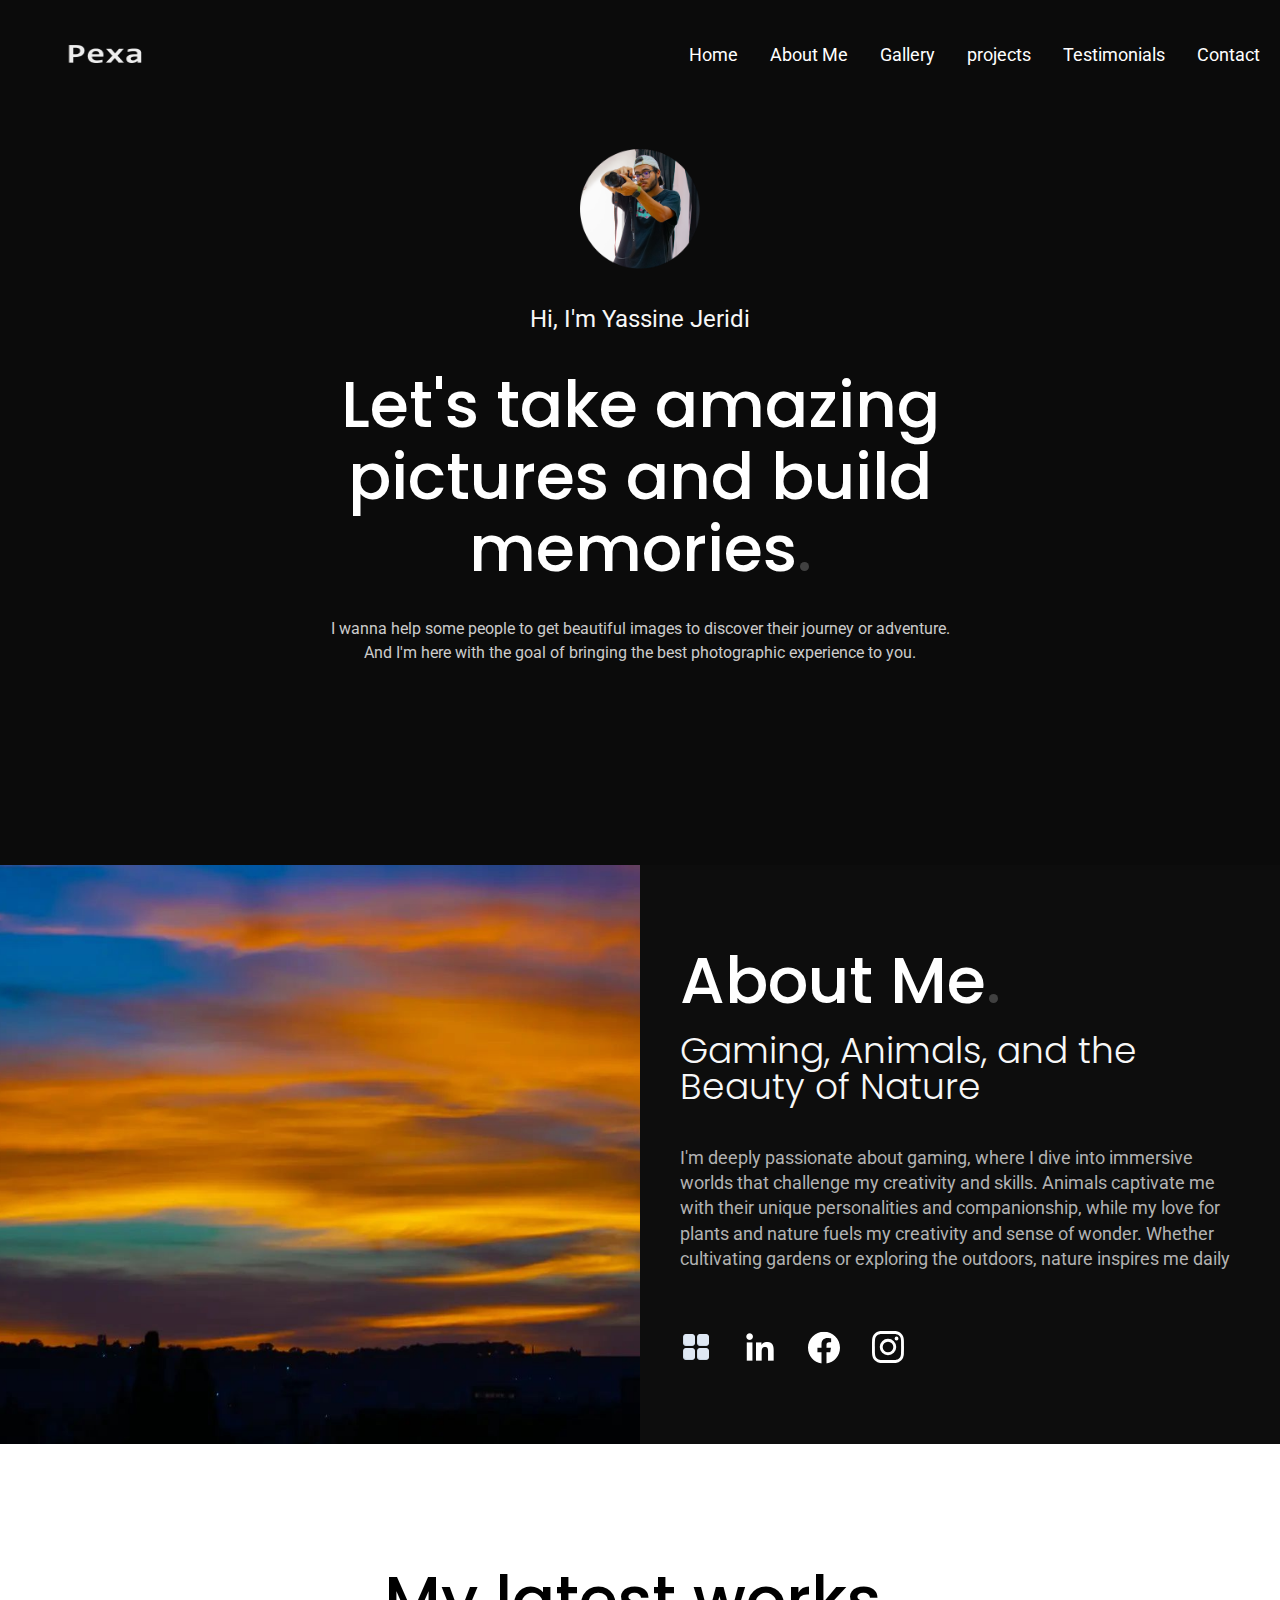
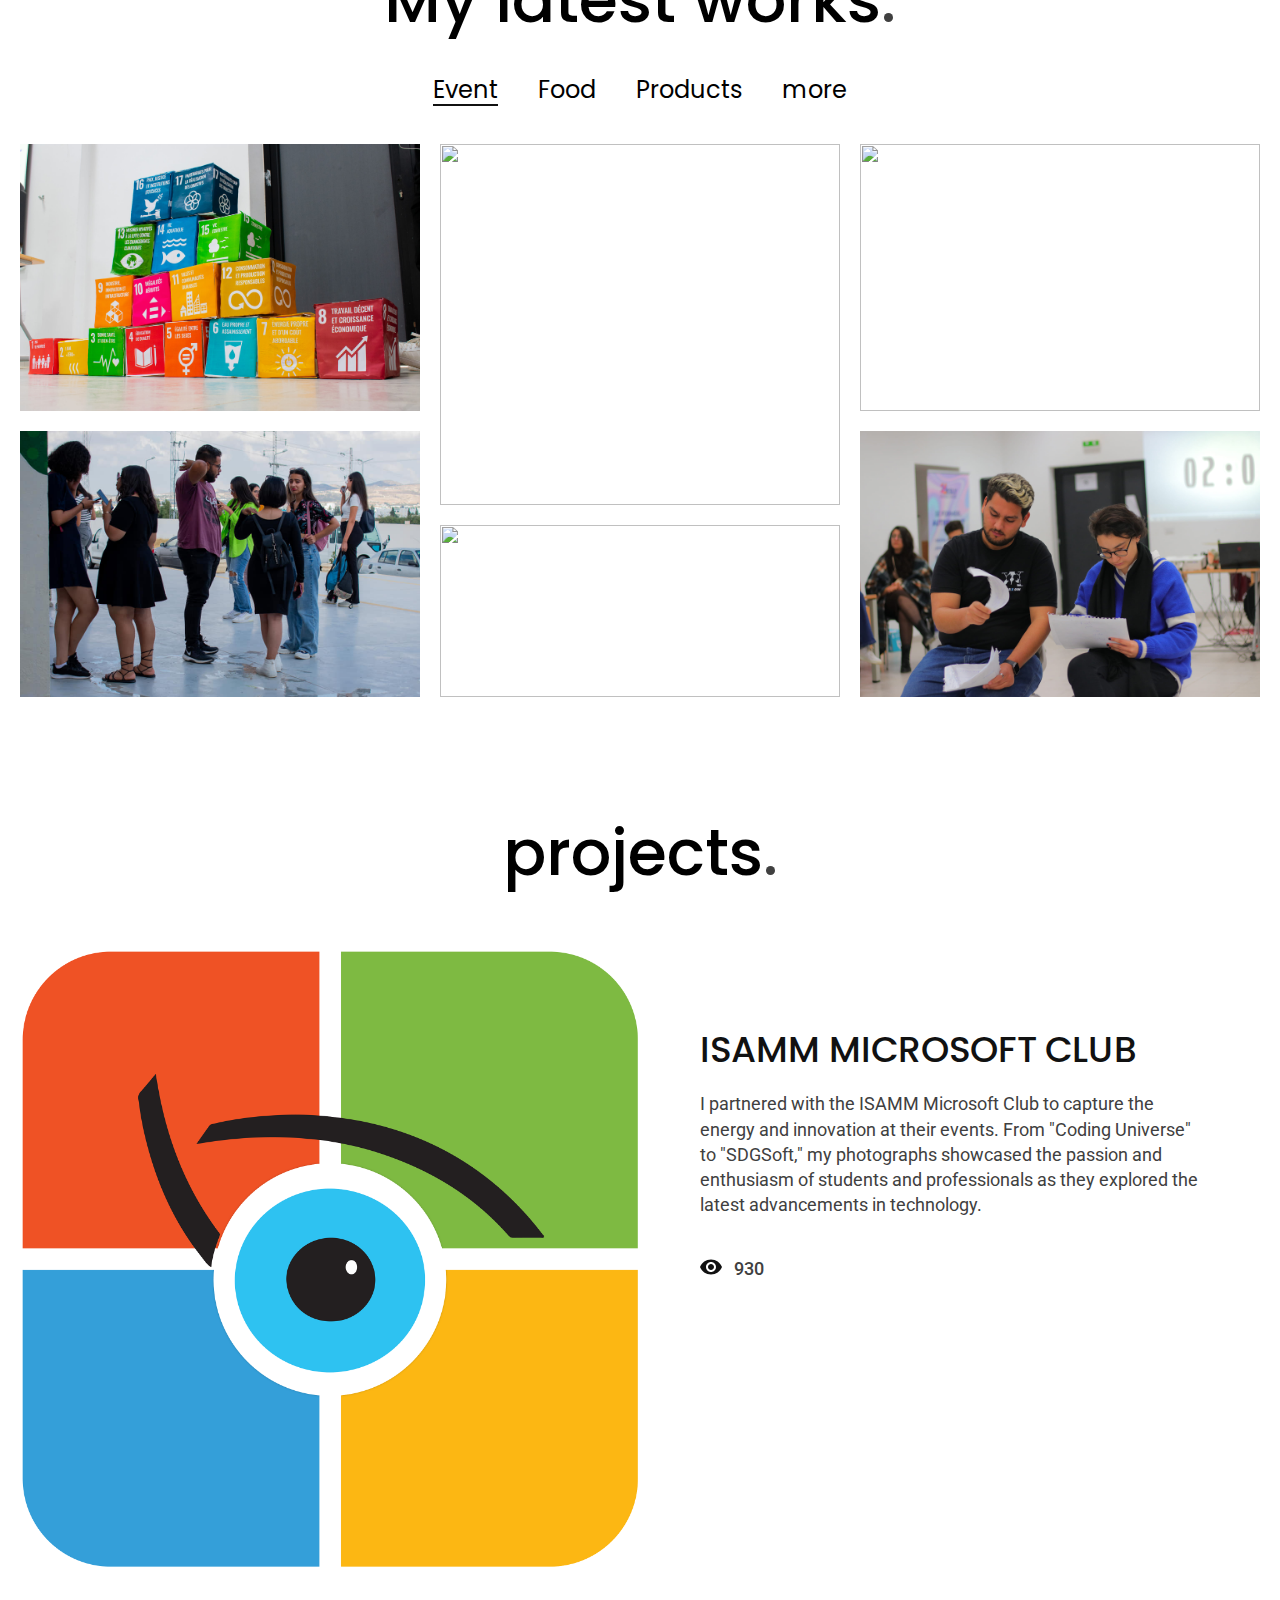
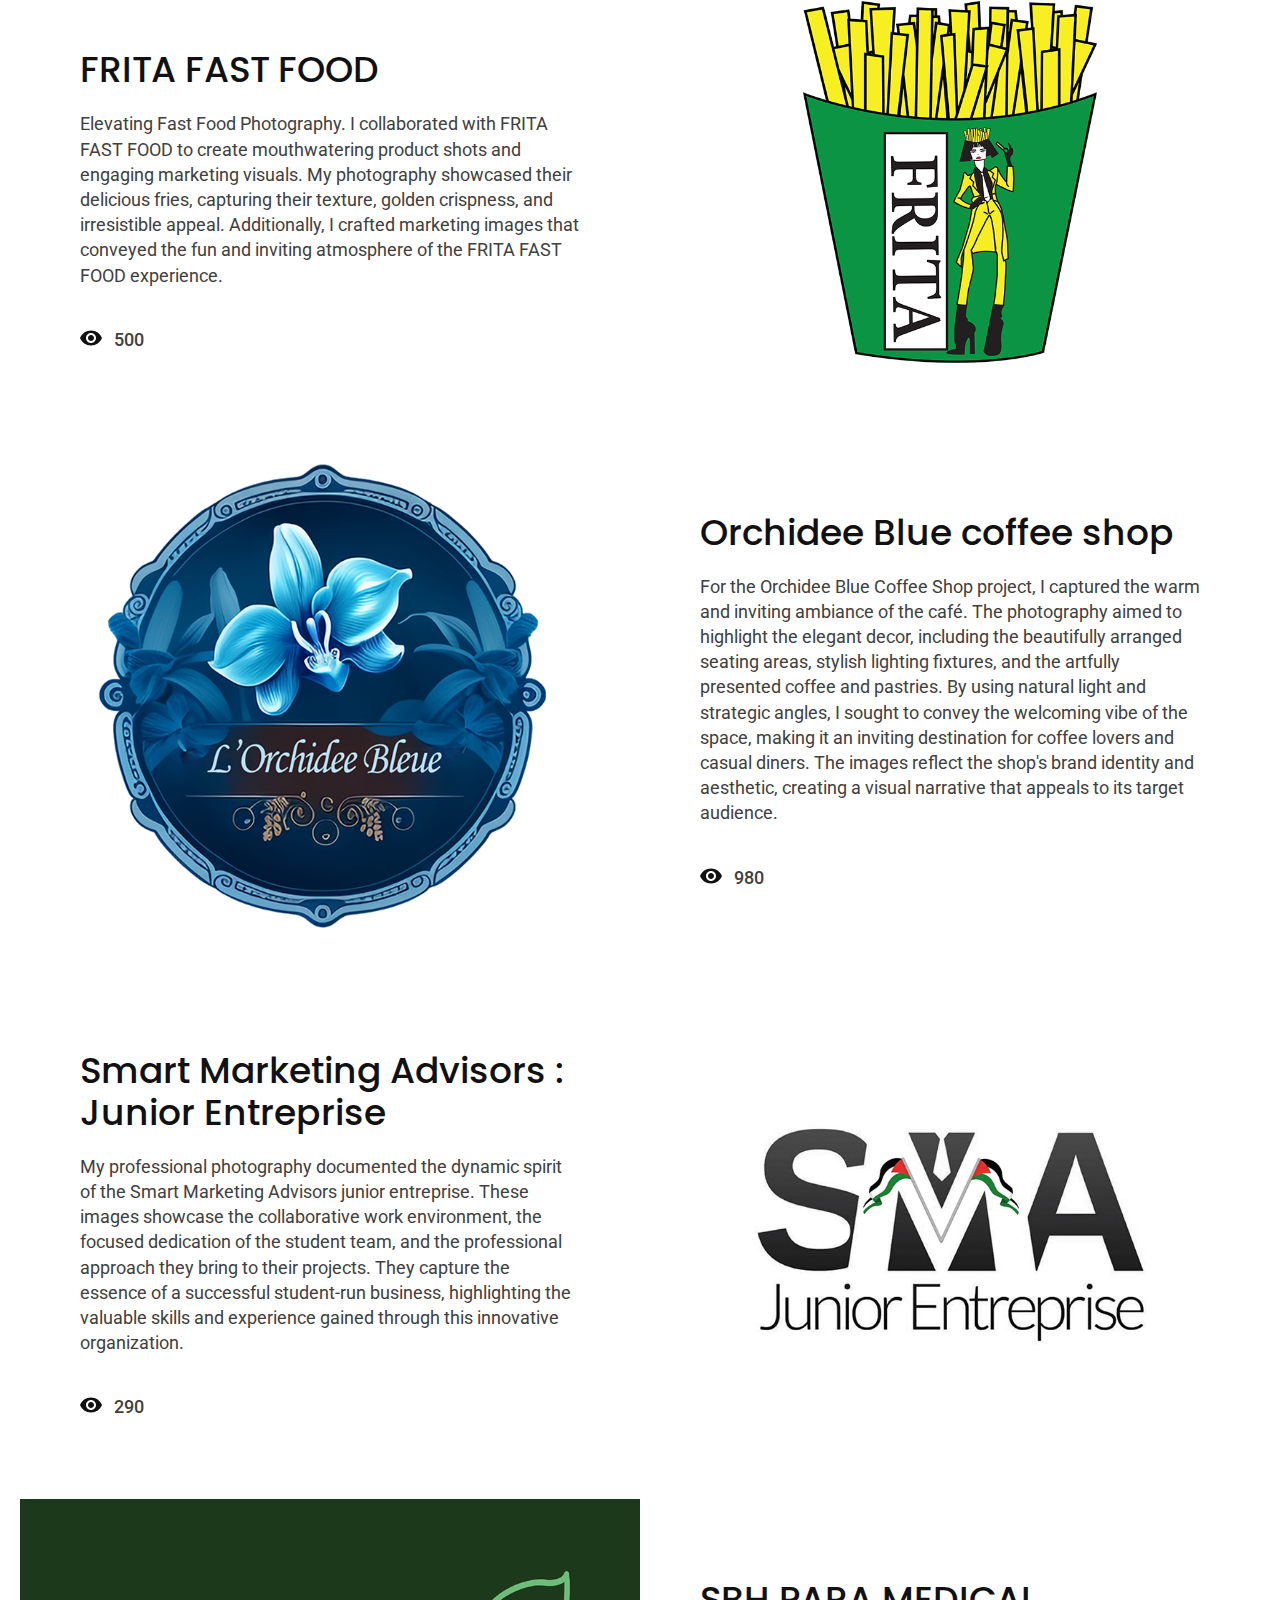
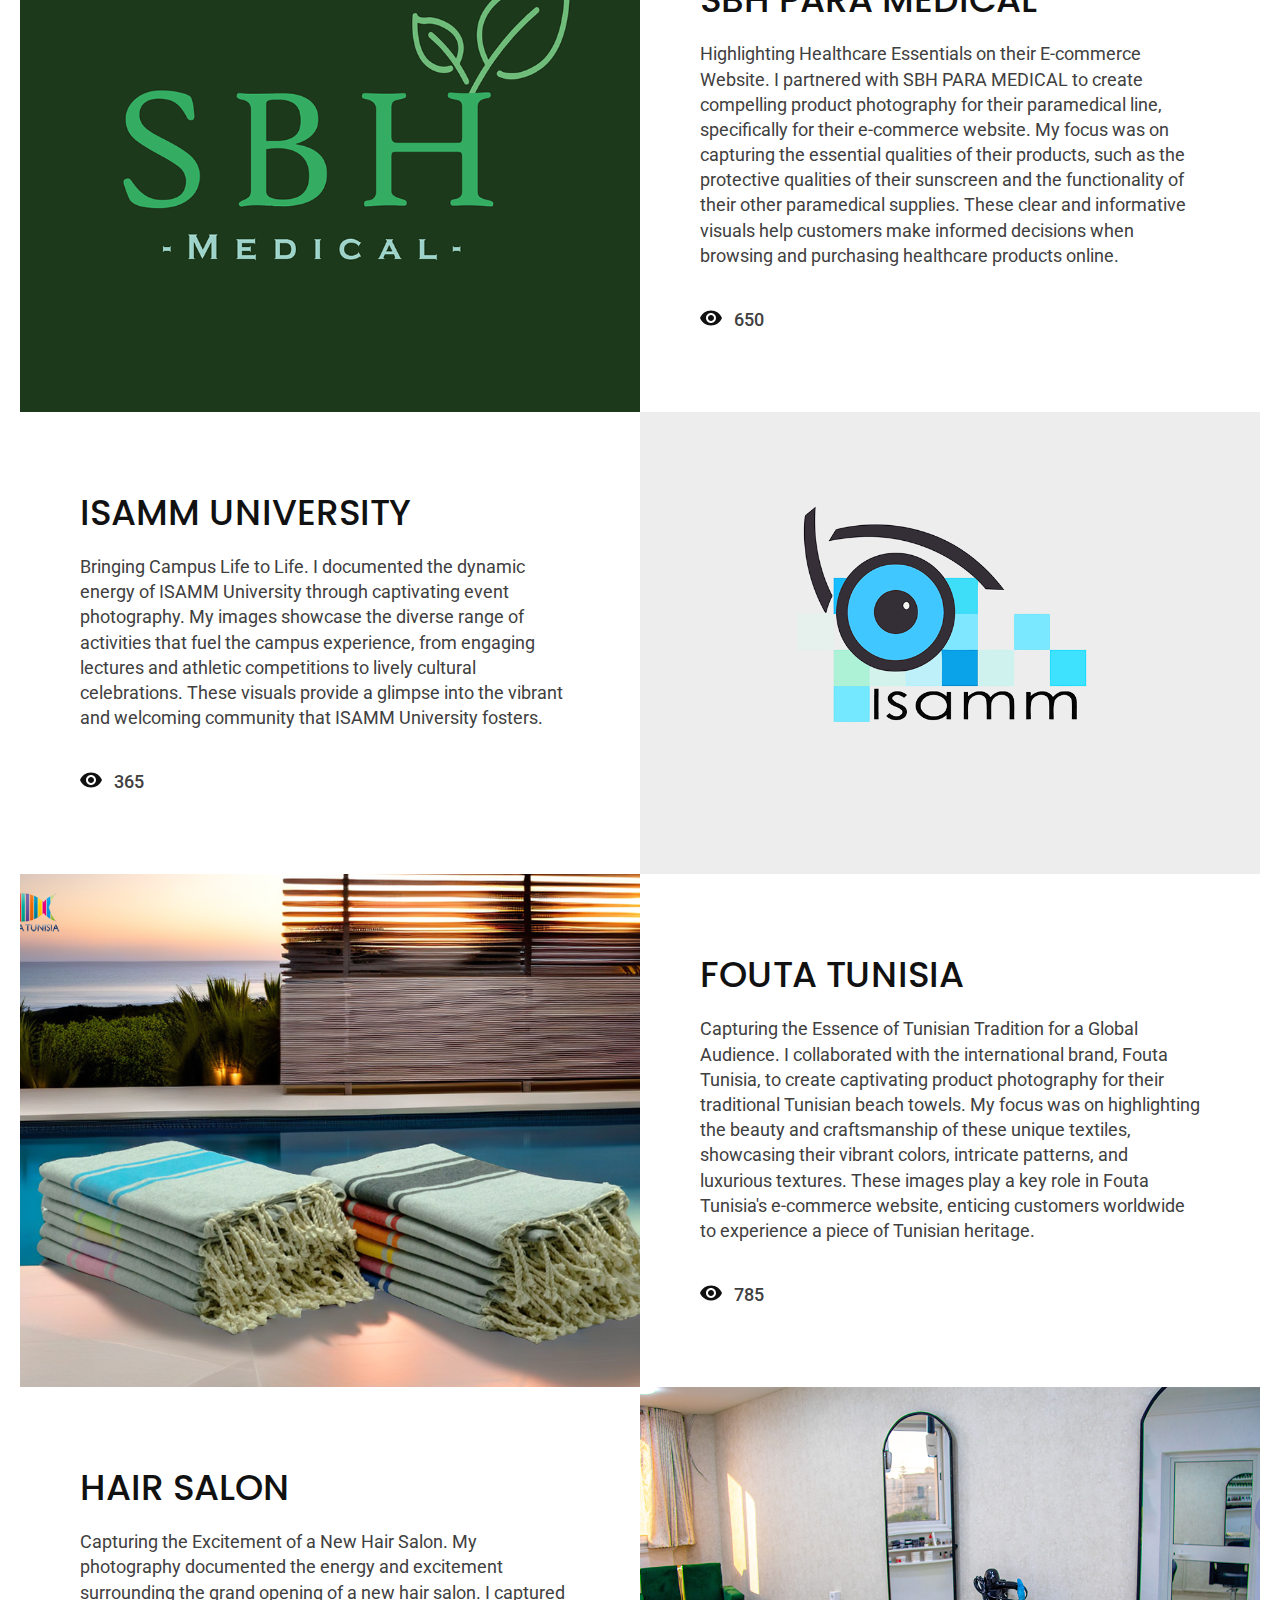
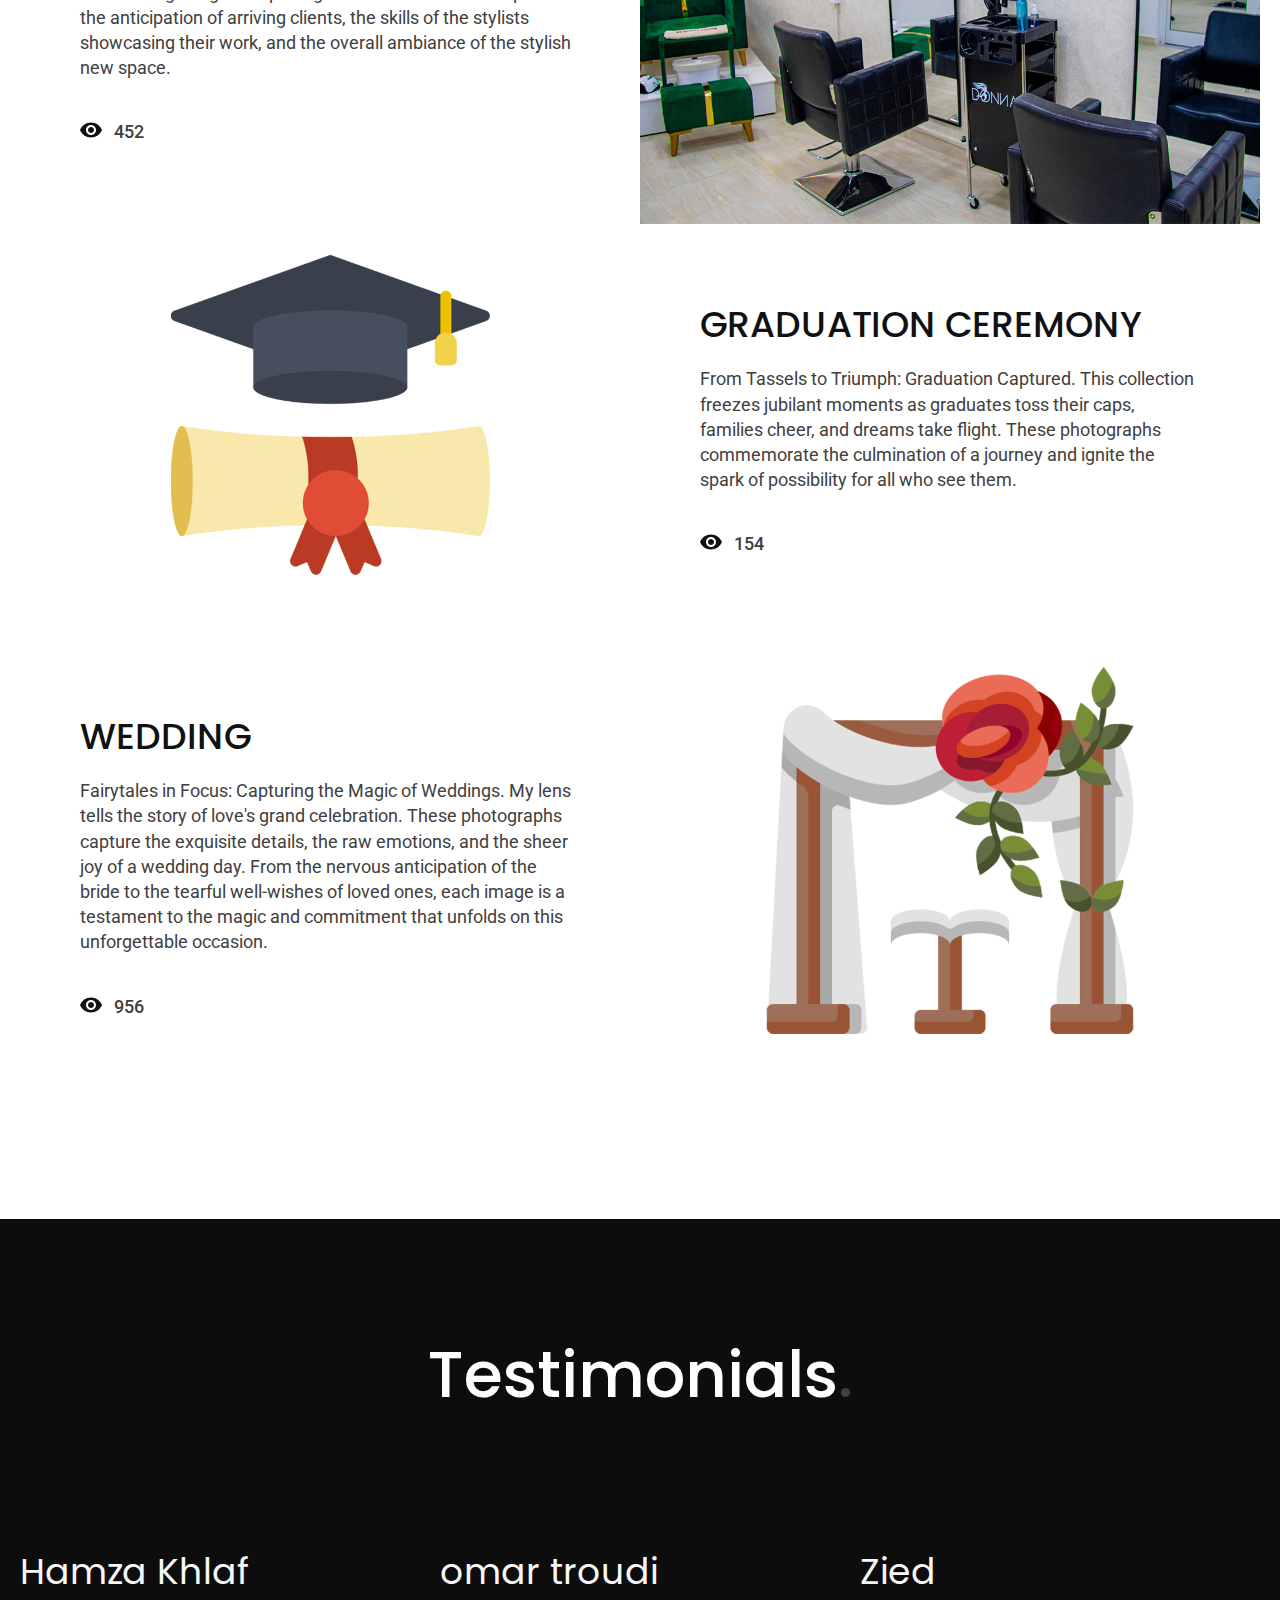
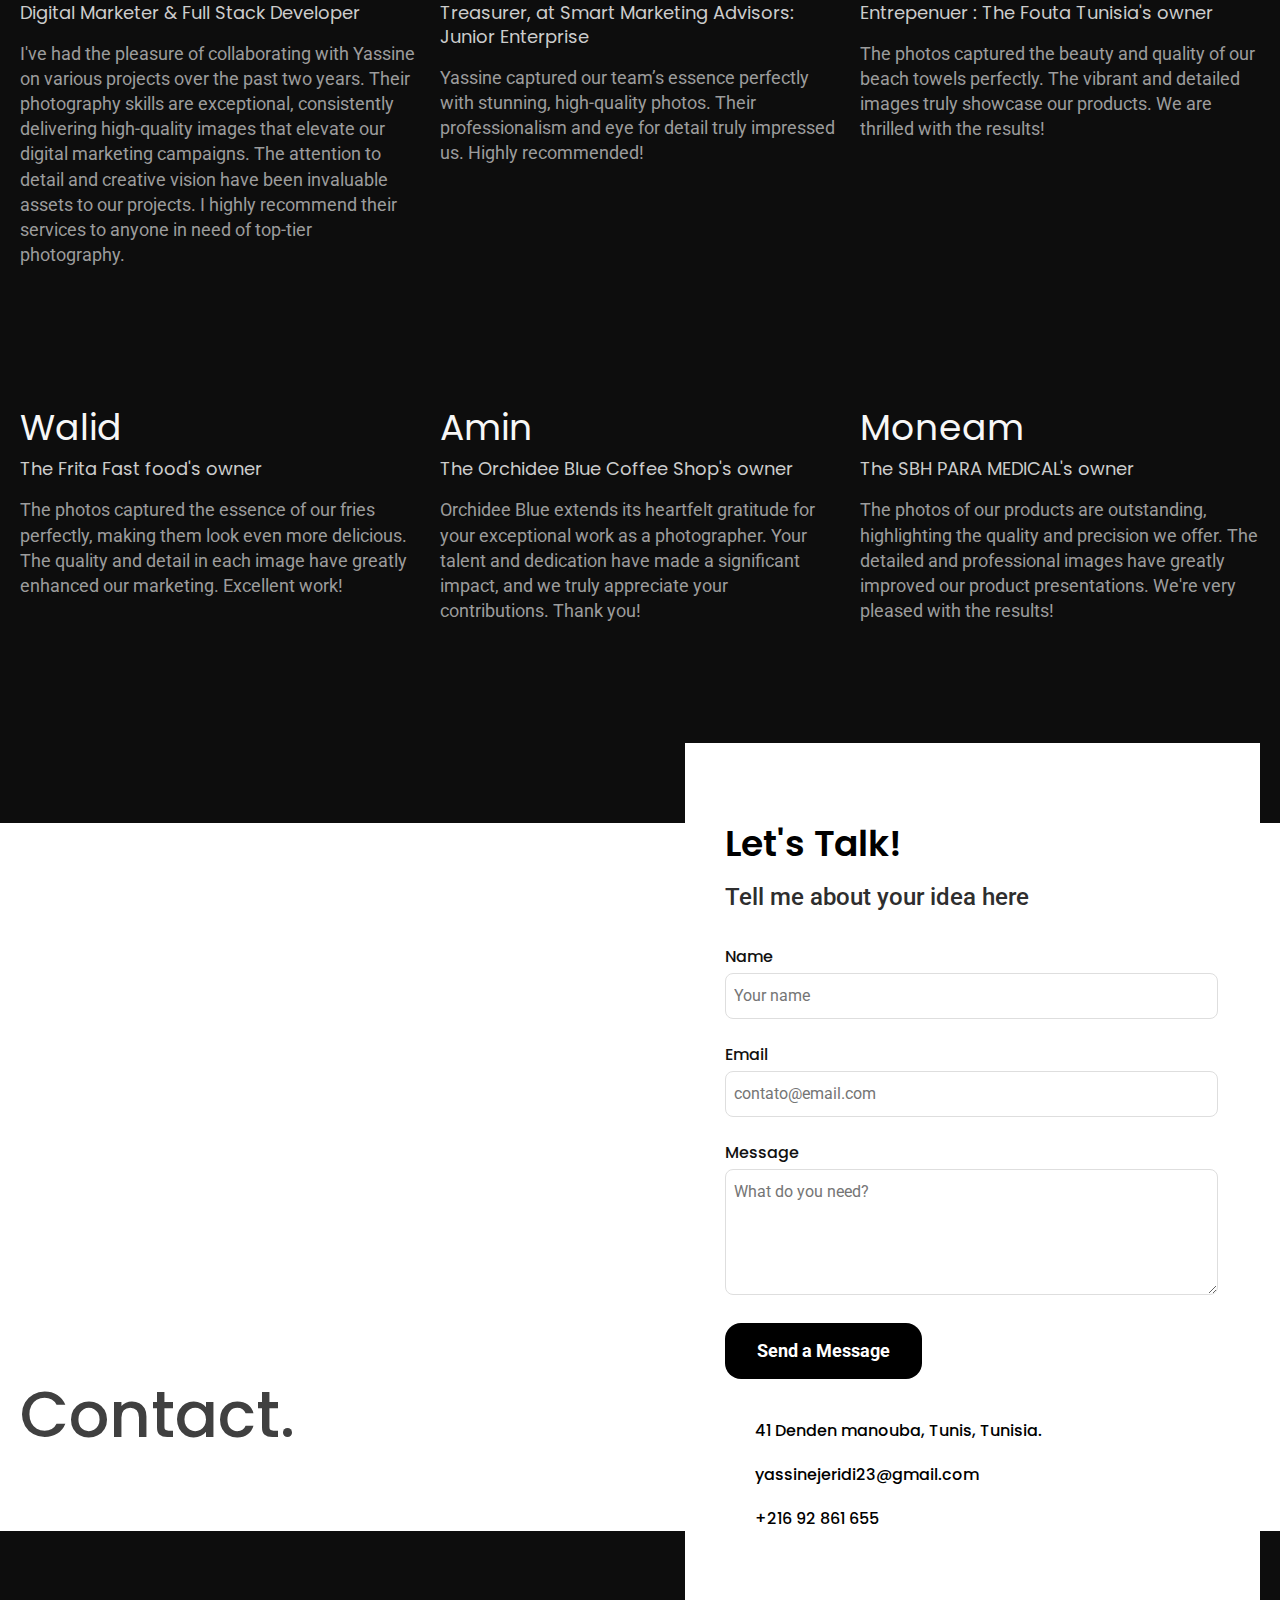
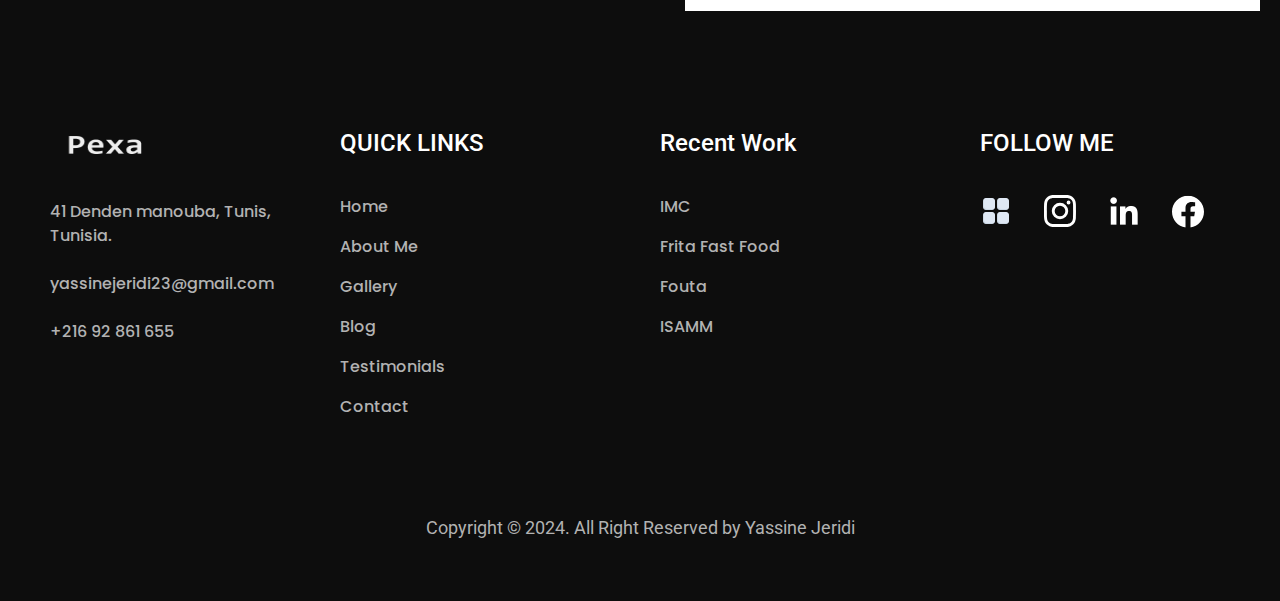
==== commit 6e578784: "isamm setup" ====
--- a/index.html
+++ b/index.html
@@ -137,10 +137,10 @@
                         <div class="info">
                             <div class="visualization">
                                 <img width="22" height="16" src="./img/icones/visibility.svg" alt="">
-                                <p class="font-3-m cor-c9">9340</p>
-                            </div>
-                            <div class="date">
-                                <p class="font-3-m cor-c9">Feb 13, 2020</p>
+                                <p class="font-3-m cor-c9">930</p>
+                            </div>
+                            <div class="date">
+                                <p class="font-3-m cor-c9"><!--date--></p>
                             </div>
                         </div>
                     </div>
@@ -159,10 +159,10 @@
                             <div class="info">
                             <div class="visualization">
                                 <img width="22" height="16" src="./img/icones/visibility.svg" alt="">
-                                <p class="font-3-m cor-c9">12000</p>
-                            </div>
-                            <div class="date">
-                                <p class="font-3-m cor-c9">Jun 31, 2020</p>
+                                <p class="font-3-m cor-c9">500</p>
+                            </div>
+                            <div class="date">
+                                <p class="font-3-m cor-c9"><!--date--></p>
                             </div>
                         </div>
                     </div>
@@ -173,17 +173,20 @@
                     <div class="post-content">
                         <a href=""><h2 class="font-3-xl cor-c11">Orchidee Blue coffee shop</h2></a>
                         <p class="font-2-m cor-c9">
-                            I partnered with the ISAMM Microsoft Club to capture the energy and innovation at their events.  
-                            From "Coding Universe" to "SDGSoft," my photographs showcased the passion and enthusiasm of 
-                            students and professionals as they explored the latest advancements in technology.
+                            For the Orchidee Blue Coffee Shop project, I captured the warm and inviting ambiance of the café.
+                             The photography aimed to highlight the elegant decor, including the beautifully arranged seating 
+                             areas, stylish lighting fixtures, and the artfully presented coffee and pastries. By using natural
+                              light and strategic angles, I sought to convey the welcoming vibe of the space, making it an 
+                              inviting destination for coffee lovers and casual diners. The images reflect the shop's 
+                              brand identity and aesthetic, creating a visual narrative that appeals to its target audience.
                         </p>
                         <div class="info">
                             <div class="visualization">
                                 <img width="22" height="16" src="./img/icones/visibility.svg" alt="">
-                                <p class="font-3-m cor-c9">9340</p>
-                            </div>
-                            <div class="date">
-                                <p class="font-3-m cor-c9">Feb 13, 2020</p>
+                                <p class="font-3-m cor-c9">980</p>
+                            </div>
+                            <div class="date">
+                                <p class="font-3-m cor-c9"><!--date--></p>
                             </div>
                         </div>
                     </div>
@@ -202,10 +205,10 @@
                             <div class="info">
                             <div class="visualization">
                                 <img width="22" height="16" src="./img/icones/visibility.svg" alt="">
-                                <p class="font-3-m cor-c9">12000</p>
-                            </div>
-                            <div class="date">
-                                <p class="font-3-m cor-c9">Jun 31, 2020</p>
+                                <p class="font-3-m cor-c9">290</p>
+                            </div>
+                            <div class="date">
+                                <p class="font-3-m cor-c9"><!--date--></p>
                             </div>
                         </div>
                     </div>
@@ -226,10 +229,10 @@
                         <div class="info">
                             <div class="visualization">
                                 <img width="22" height="16" src="./img/icones/visibility.svg" alt="">
-                                <p class="font-3-m cor-c9">9340</p>
-                            </div>
-                            <div class="date">
-                                <p class="font-3-m cor-c9">Feb 13, 2020</p>
+                                <p class="font-3-m cor-c9">650</p>
+                            </div>
+                            <div class="date">
+                                <p class="font-3-m cor-c9"><!--date--></p>
                             </div>
                         </div>
                     </div>
@@ -249,10 +252,10 @@
                             <div class="info">
                             <div class="visualization">
                                 <img width="22" height="16" src="./img/icones/visibility.svg" alt="">
-                                <p class="font-3-m cor-c9">12000</p>
-                            </div>
-                            <div class="date">
-                                <p class="font-3-m cor-c9">Jun 31, 2020</p>
+                                <p class="font-3-m cor-c9">365</p>
+                            </div>
+                            <div class="date">
+                                <p class="font-3-m cor-c9"><!--date--></p>
                             </div>
                         </div>
                     </div>
@@ -271,10 +274,10 @@
                               website, enticing customers worldwide to experience a piece of Tunisian heritage.</p><div class="info">
                             <div class="visualization">
                                 <img width="22" height="16" src="./img/icones/visibility.svg" alt="">
-                                <p class="font-3-m cor-c9">9340</p>
-                            </div>
-                            <div class="date">
-                                <p class="font-3-m cor-c9">Feb 13, 2020</p>
+                                <p class="font-3-m cor-c9">785</p>
+                            </div>
+                            <div class="date">
+                                <p class="font-3-m cor-c9"><!--date--></p>
                             </div>
                         </div>
                     </div>
@@ -290,10 +293,10 @@
                         </p><div class="info">
                             <div class="visualization">
                                 <img width="22" height="16" src="./img/icones/visibility.svg" alt="">
-                                <p class="font-3-m cor-c9">12000</p>
-                            </div>
-                            <div class="date">
-                                <p class="font-3-m cor-c9">Jun 31, 2020</p>
+                                <p class="font-3-m cor-c9">452</p>
+                            </div>
+                            <div class="date">
+                                <p class="font-3-m cor-c9"><!--date--></p>
                             </div>
                         </div>
                     </div>
@@ -311,10 +314,10 @@
                         </p><div class="info">
                             <div class="visualization">
                                 <img width="22" height="16" src="./img/icones/visibility.svg" alt="">
-                                <p class="font-3-m cor-c9">9340</p>
-                            </div>
-                            <div class="date">
-                                <p class="font-3-m cor-c9">Feb 13, 2020</p>
+                                <p class="font-3-m cor-c9">154</p>
+                            </div>
+                            <div class="date">
+                                <p class="font-3-m cor-c9"><!--date--></p>
                             </div>
                         </div>
                     </div>
@@ -331,10 +334,10 @@
                         </p><div class="info">
                             <div class="visualization">
                                 <img width="22" height="16" src="./img/icones/visibility.svg" alt="">
-                                <p class="font-3-m cor-c9">12000</p>
-                            </div>
-                            <div class="date">
-                                <p class="font-3-m cor-c9">Jun 31, 2020</p>
+                                <p class="font-3-m cor-c9">956</p>
+                            </div>
+                            <div class="date">
+                                <p class="font-3-m cor-c9"><!--date--></p>
                             </div>
                         </div>
                     </div>
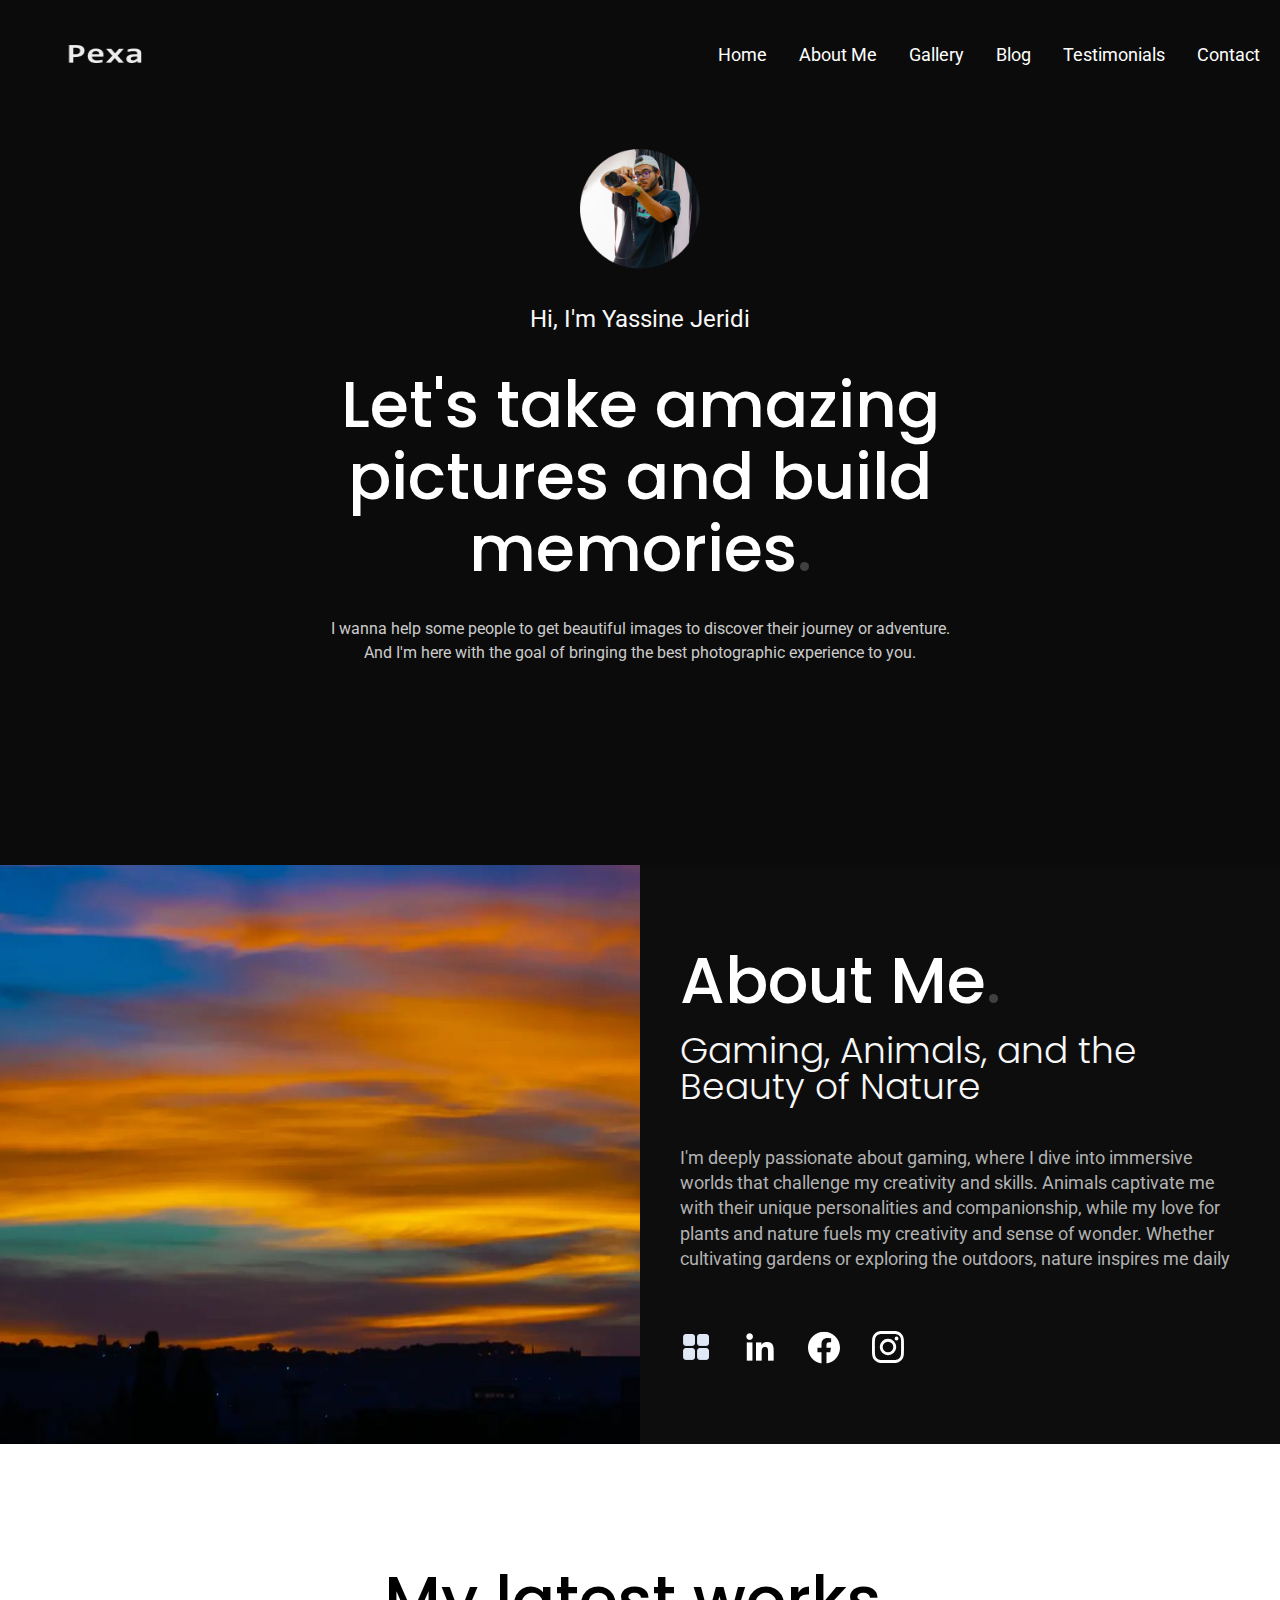
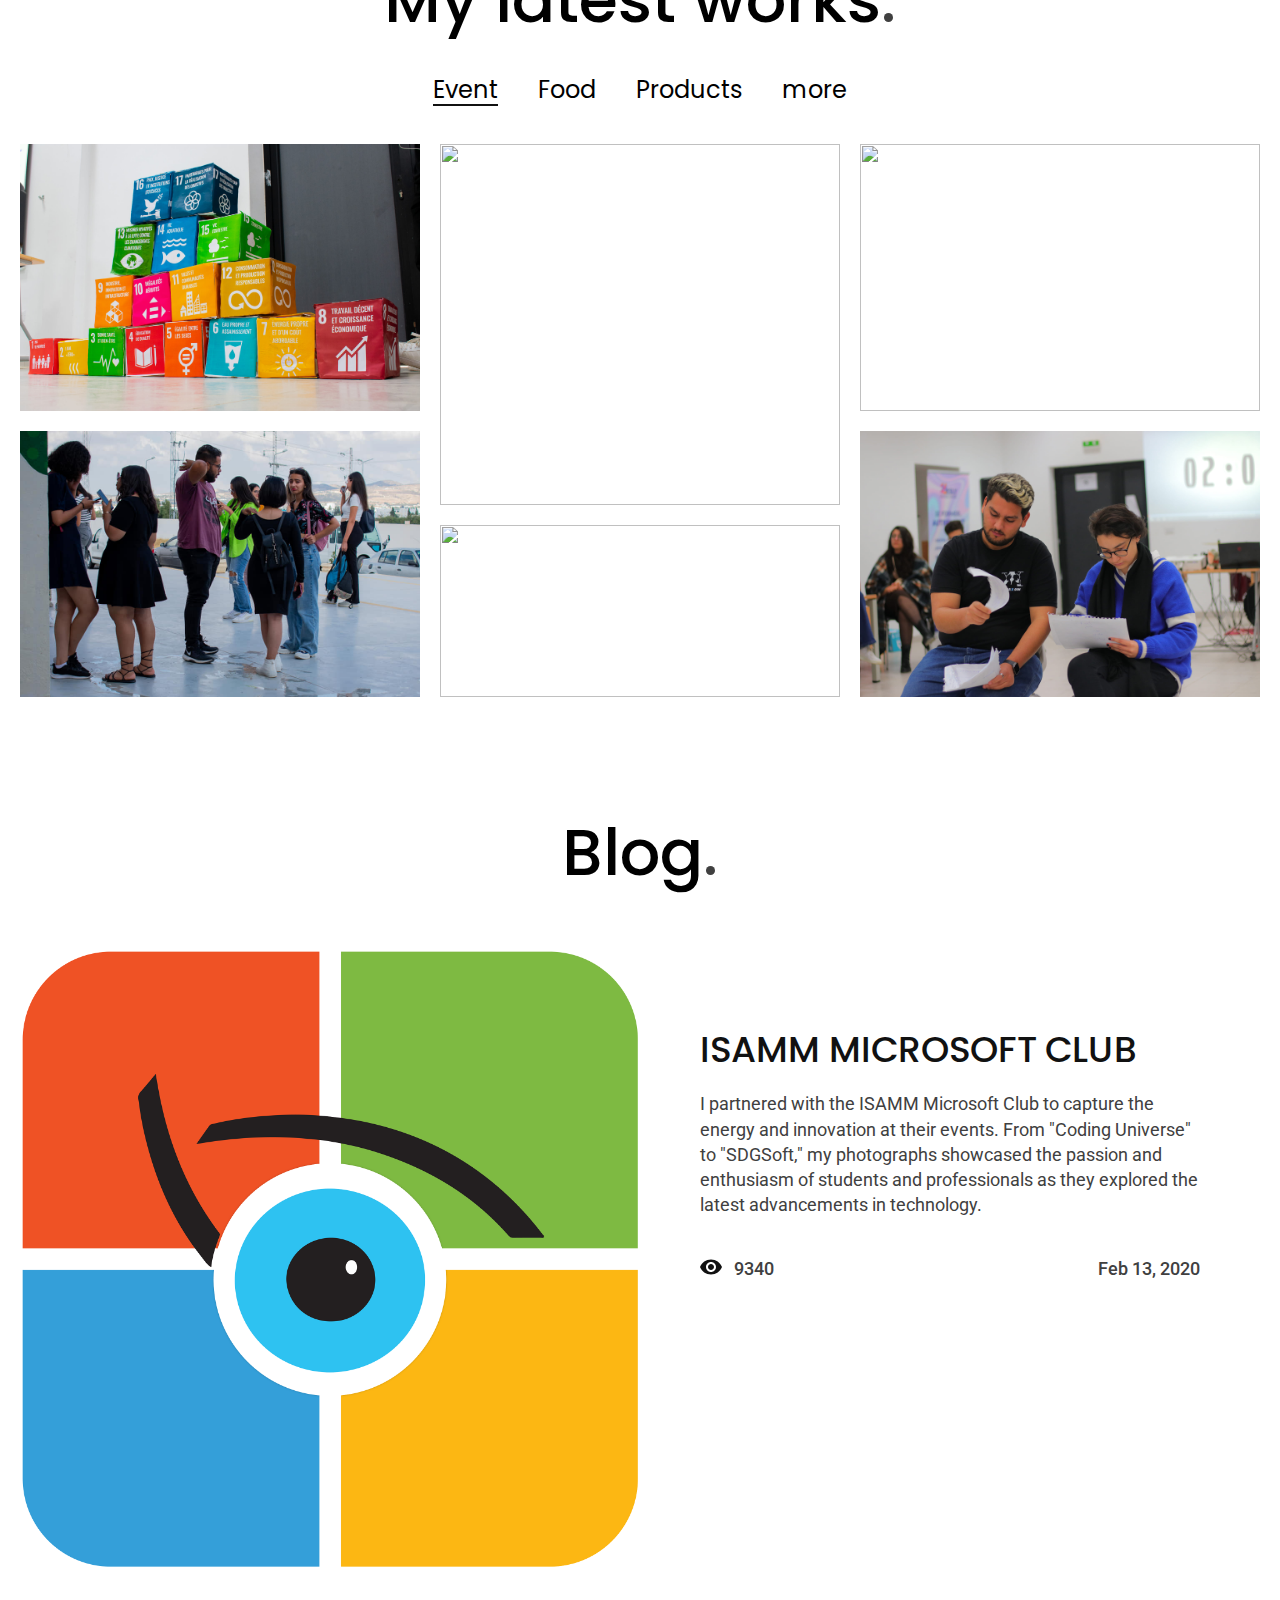
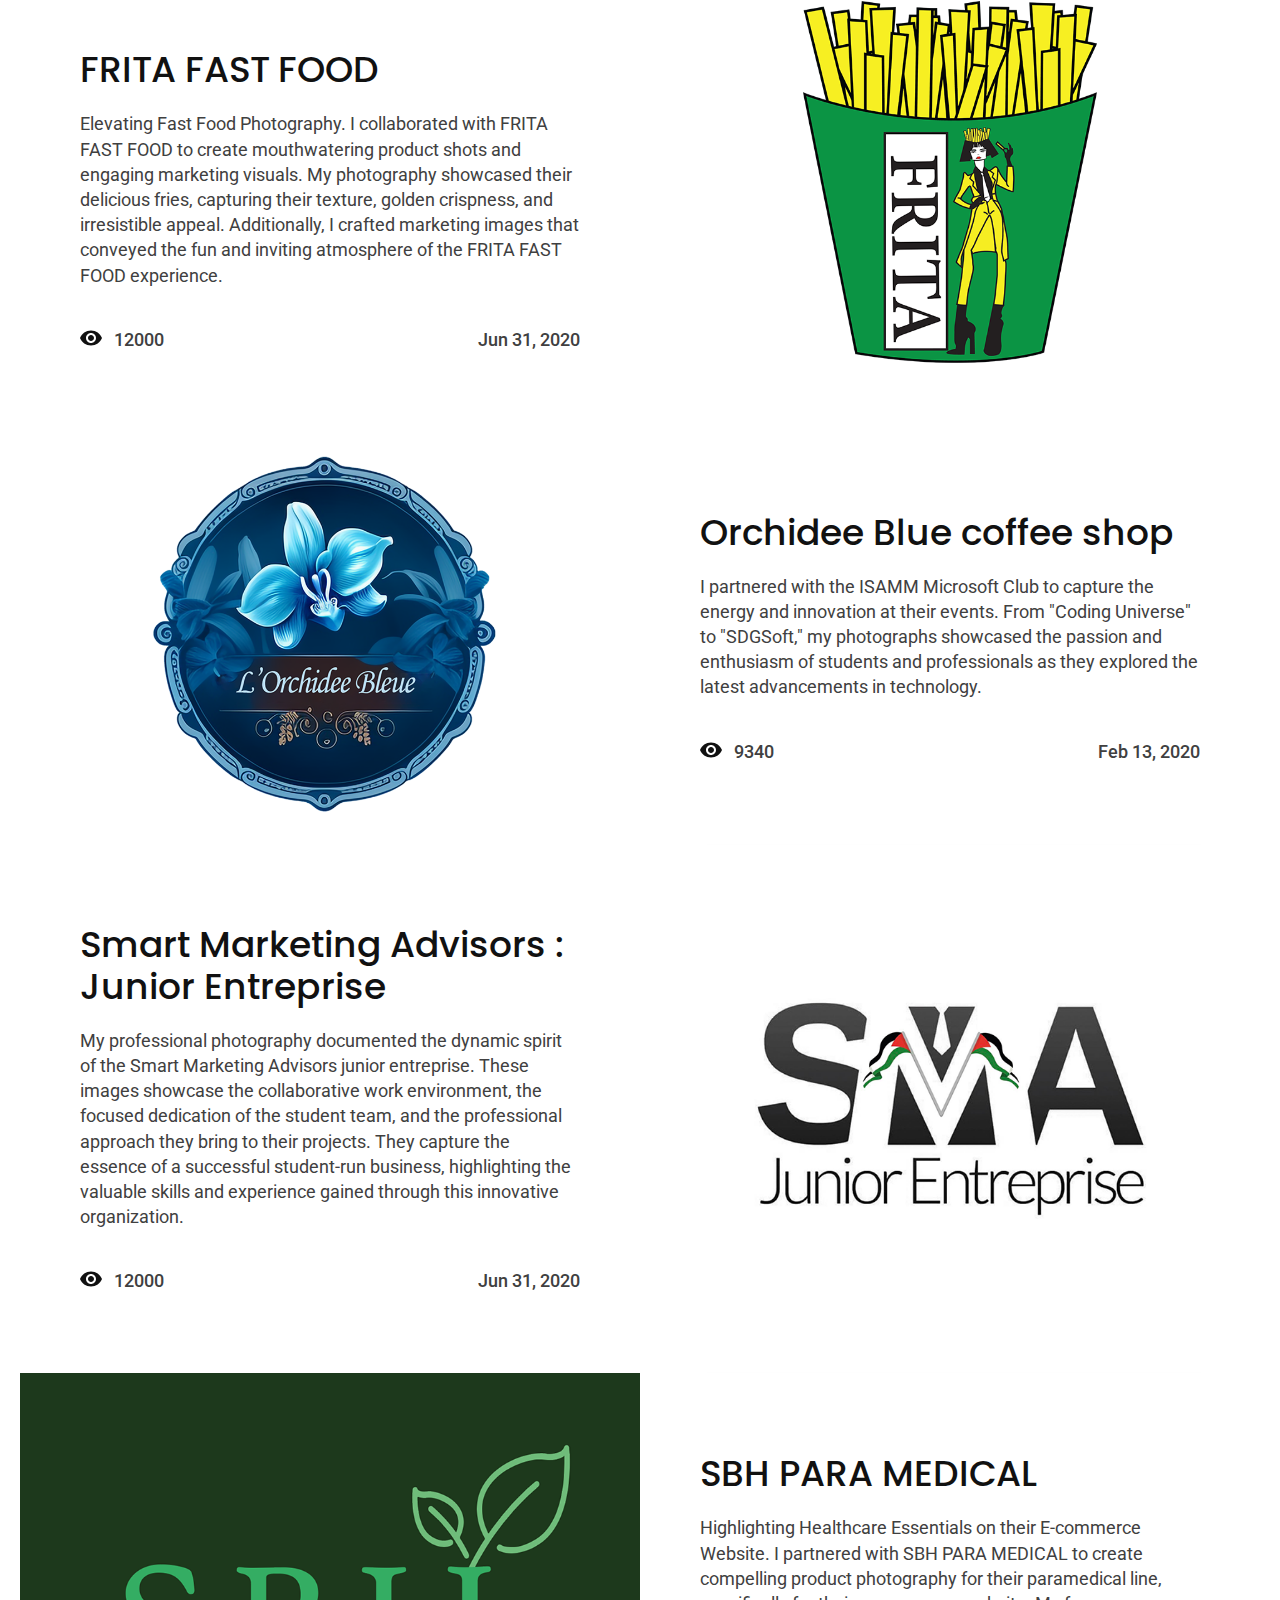
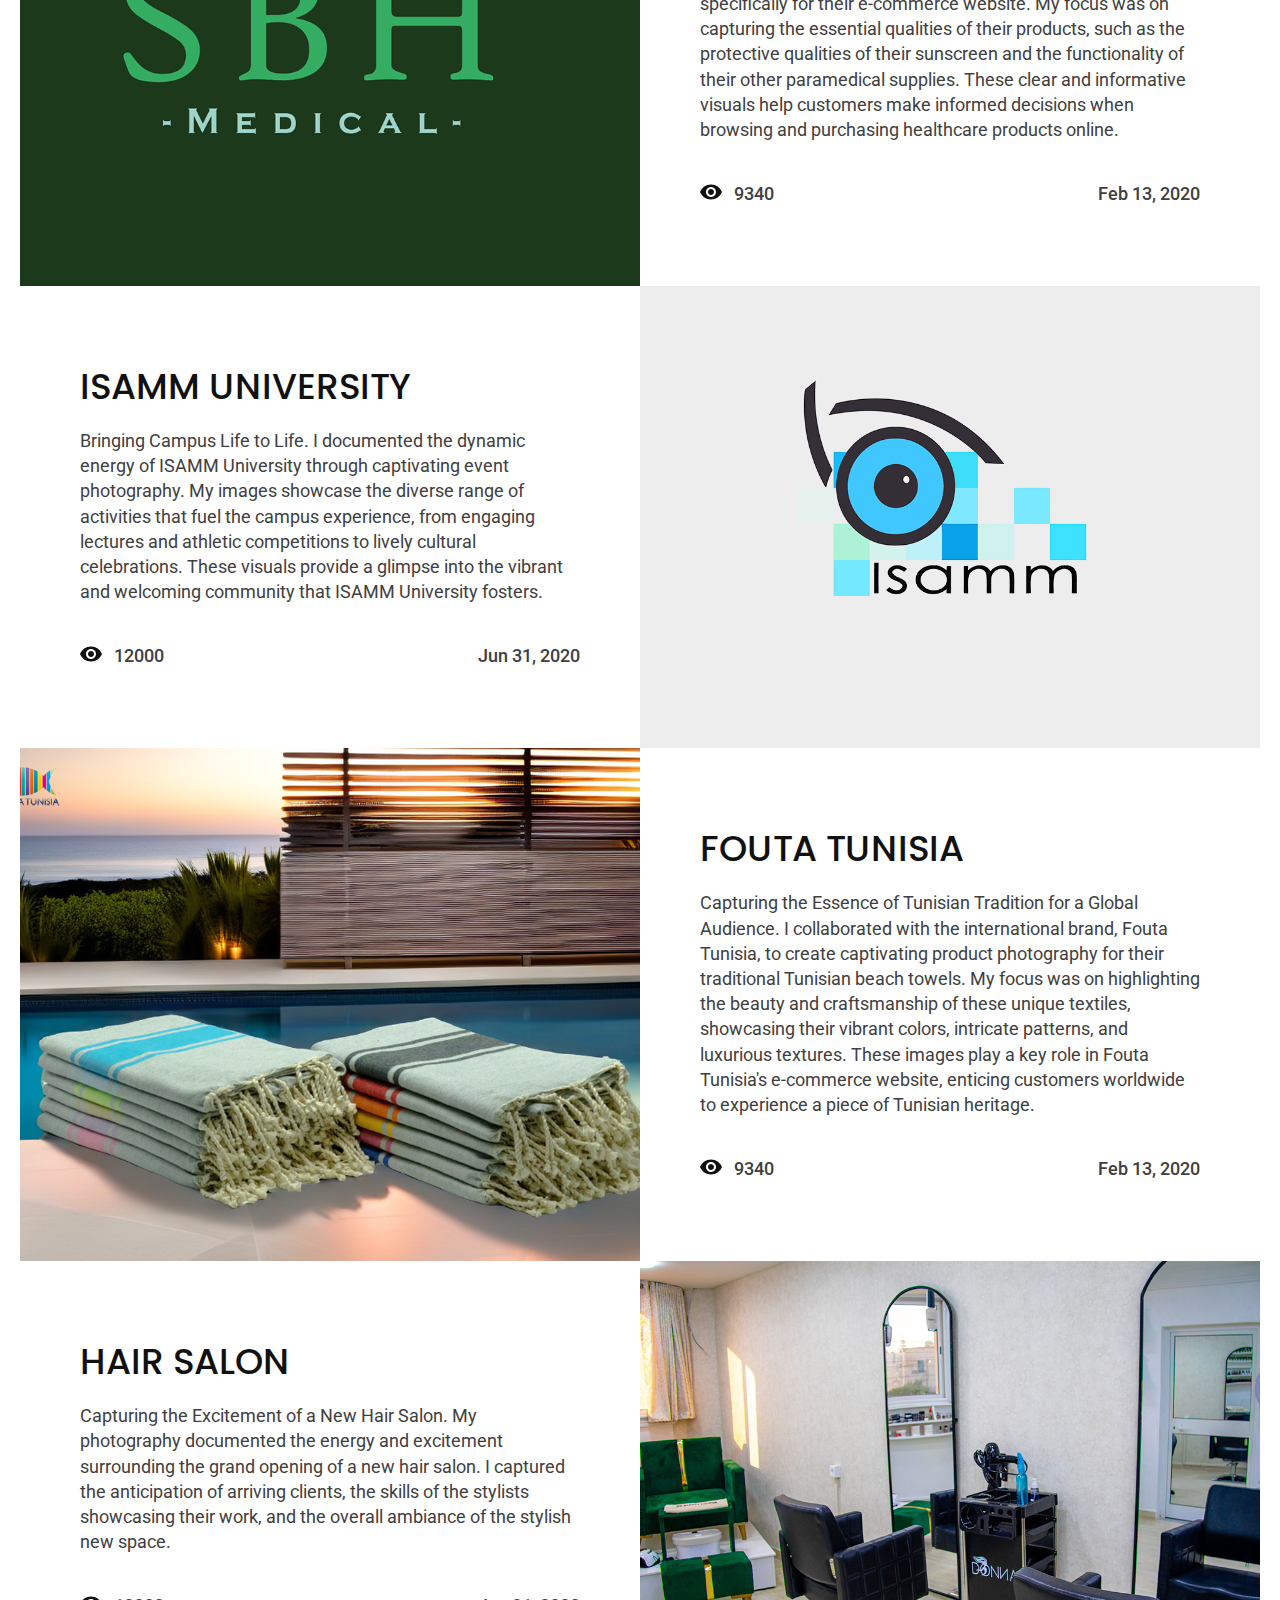
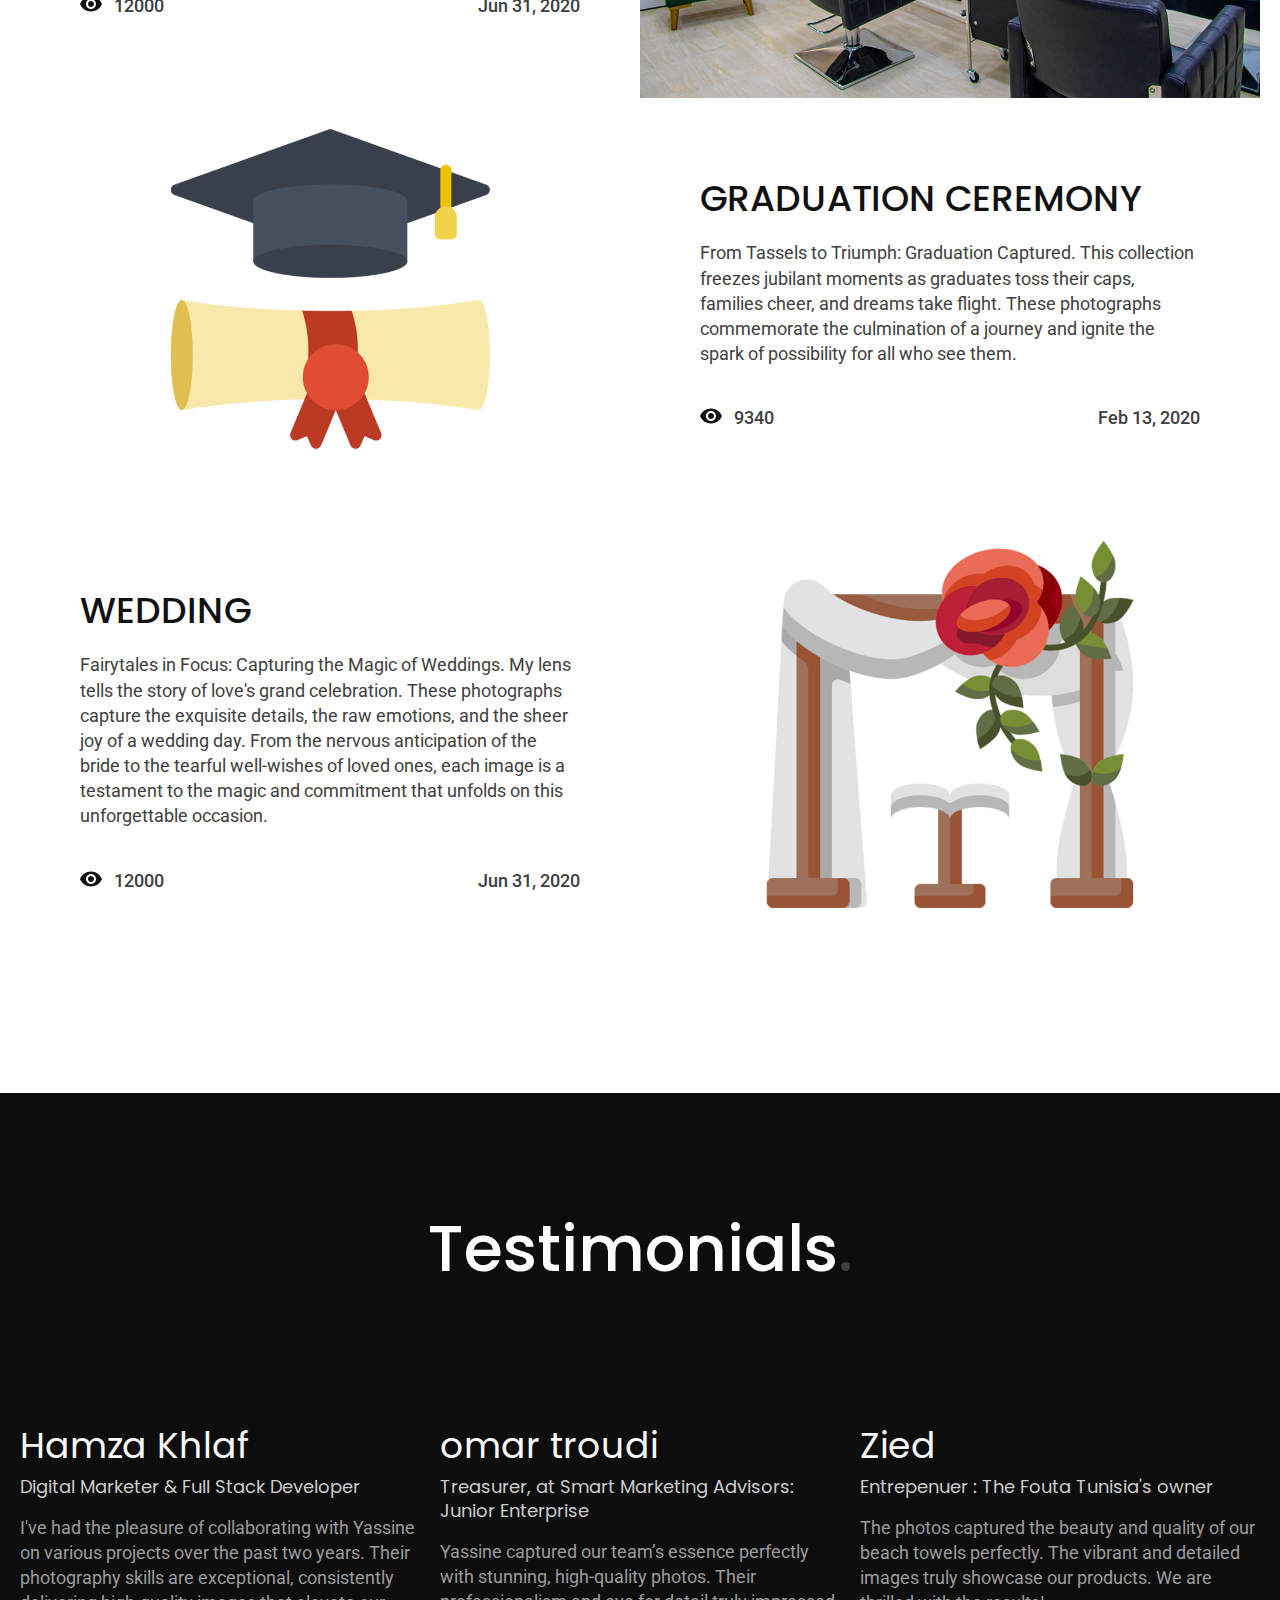
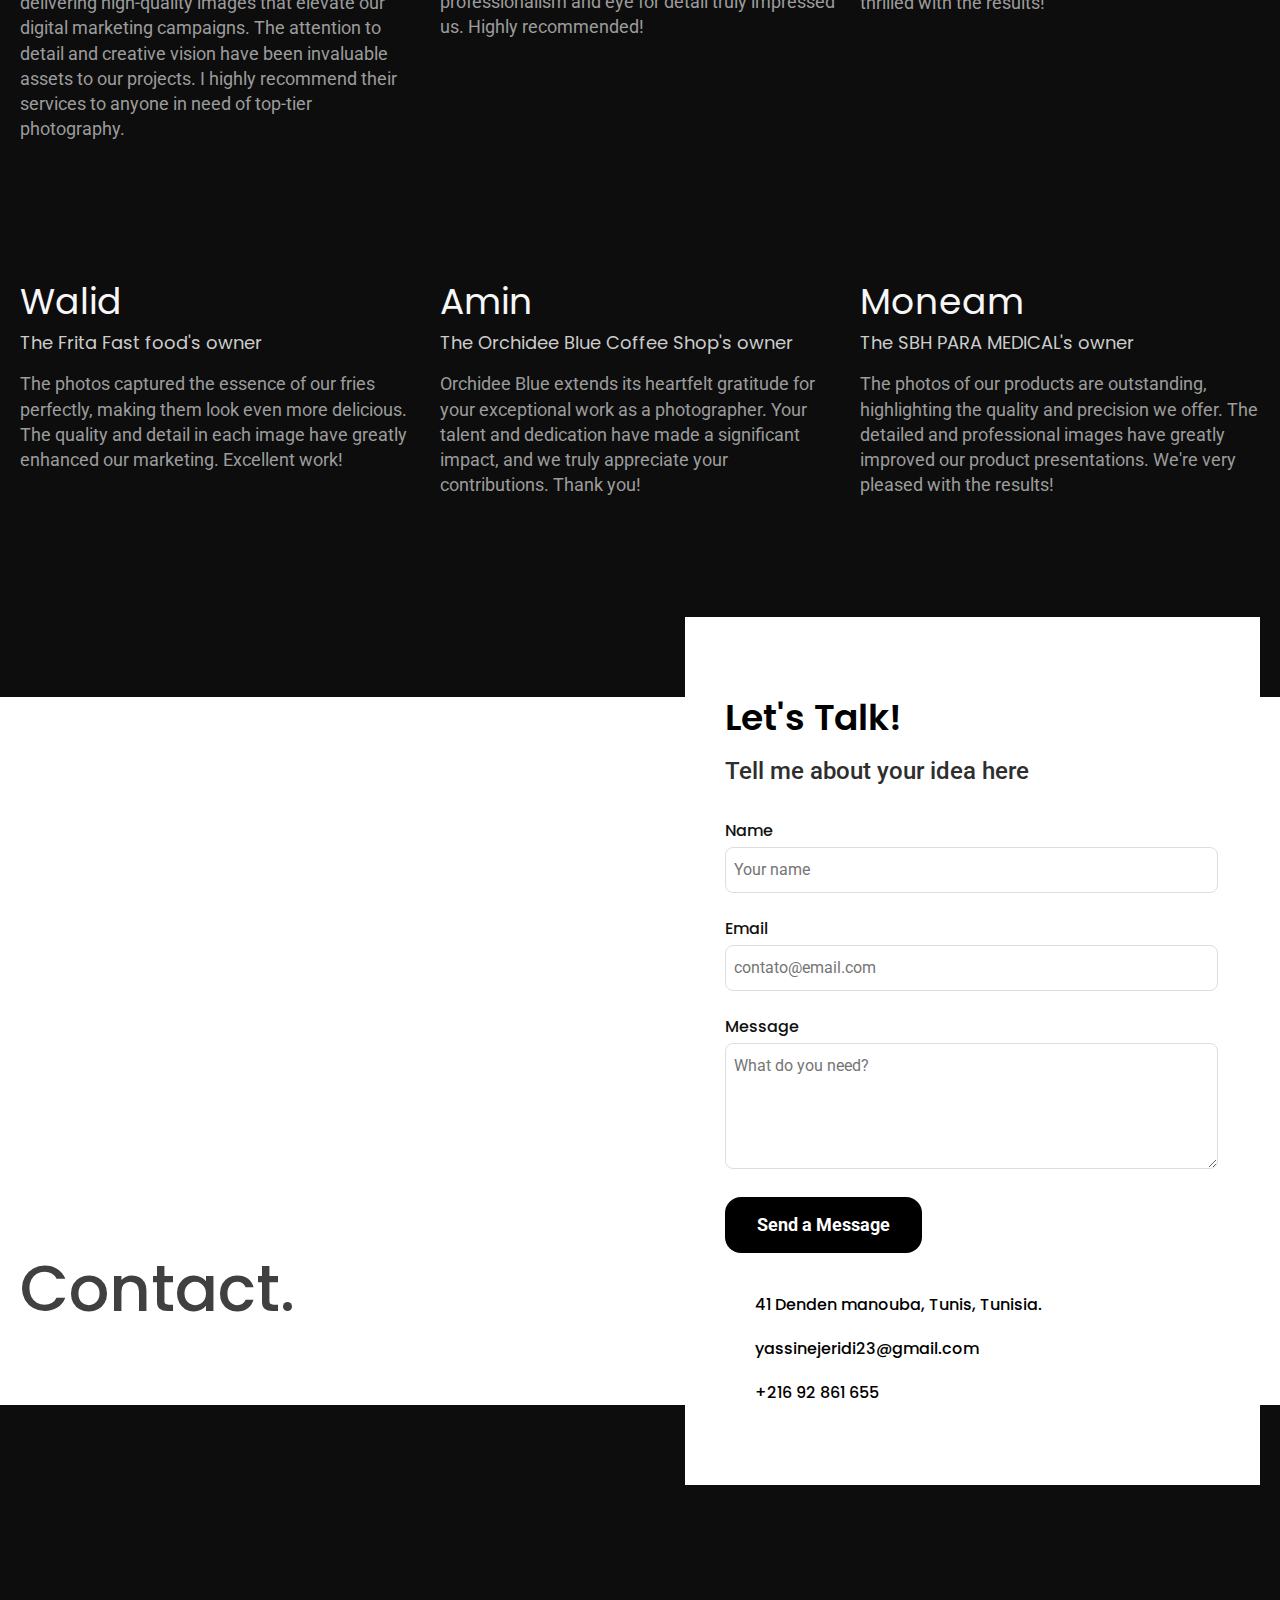
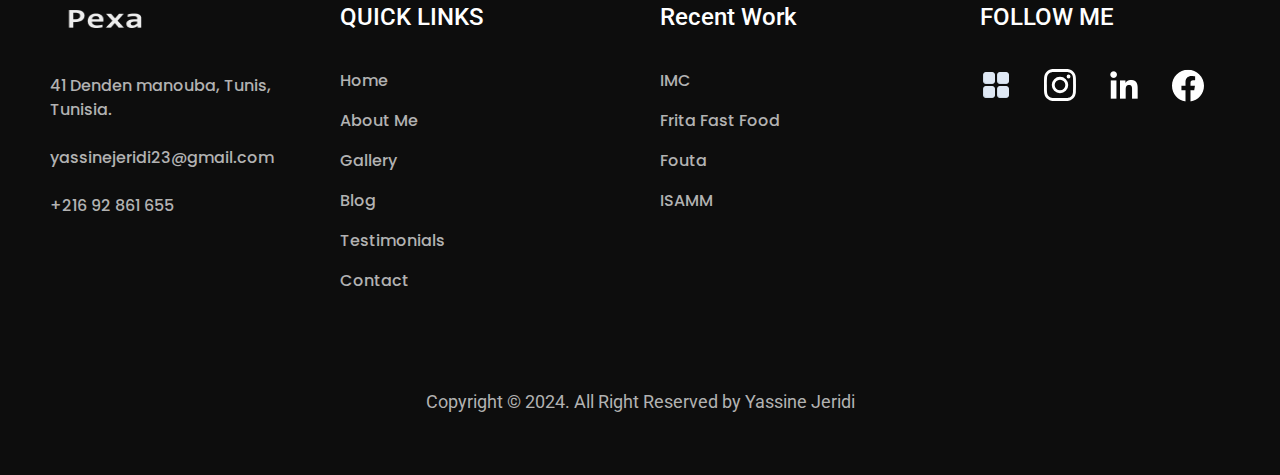
==== commit 5f955d2e: "mail page css fix" ====
--- a/index.html
+++ b/index.html
@@ -7,7 +7,7 @@
     <title>Yassine jeridi - Photographer</title>
     <meta name="description" content="">
     <link rel="stylesheet" href="./css/style.min.css">
-    <link rel="icon" href="./camera.ico">
+    <link rel="icon" href="./favicon.svg" type="image/svg+xml">
     <script src="sender.js"></script>
     <link rel="preconnect" href="https://fonts.googleapis.com">
     <script src="https://ajax.googleapis.com/ajax/libs/jquery/3.5.1/jquery.min.js"></script>
@@ -26,7 +26,7 @@
                     <li><a href="#home">Home</a></li>
                     <li><a href="#about">About Me</a></li>
                     <li><a href="#gallery">Gallery</a></li>
-                    <li><a href="#blog">projects</a></li>
+                    <li><a href="#blog">Blog</a></li>
                     <li><a href="#testimonials">Testimonials</a></li>
                     <li><a href="#contact">Contact</a></li>
                 </ul>
@@ -123,7 +123,7 @@
 
     <article class="blog-bg" id="blog">
         <div class="blog">
-            <h1 class="font-1-xxl cor-c15">projects<span class="cor-c9">.</span></h1>
+            <h1 class="font-1-xxl cor-c15">Blog<span class="cor-c9">.</span></h1>
             <div class="posts-blog container">
                 <div class="post">
                     <a href="./links/IMC/imc.html"><img src="./img/IMC/IMC LOGO.png" alt=""></a>
@@ -137,10 +137,10 @@
                         <div class="info">
                             <div class="visualization">
                                 <img width="22" height="16" src="./img/icones/visibility.svg" alt="">
-                                <p class="font-3-m cor-c9">930</p>
-                            </div>
-                            <div class="date">
-                                <p class="font-3-m cor-c9"><!--date--></p>
+                                <p class="font-3-m cor-c9">9340</p>
+                            </div>
+                            <div class="date">
+                                <p class="font-3-m cor-c9">Feb 13, 2020</p>
                             </div>
                         </div>
                     </div>
@@ -148,9 +148,9 @@
 
                 <div class="post order">
                     <div class="post-content ">
-                        <a href="./links/FRITA FAST FOOD/Frita.html"><h2 class="font-3-xl cor-c11">FRITA FAST FOOD</h2></a>
-                        <p class="font-2-m cor-c9">
-                            Elevating Fast Food Photography.  I collaborated with FRITA FAST FOOD to create mouthwatering 
+                        <a href=""><h2 class="font-3-xl cor-c11">FRITA FAST FOOD</h2></a>
+                        <p class="font-2-m cor-c9">
+                            Elevating Fast Food Photography. I collaborated with FRITA FAST FOOD to create mouthwatering 
                             product shots and engaging marketing visuals.  My photography showcased their delicious fries,
                              capturing their texture, golden crispness, and irresistible appeal.  Additionally,
                               I crafted marketing images that conveyed the fun and inviting atmosphere of 
@@ -159,34 +159,31 @@
                             <div class="info">
                             <div class="visualization">
                                 <img width="22" height="16" src="./img/icones/visibility.svg" alt="">
-                                <p class="font-3-m cor-c9">500</p>
-                            </div>
-                            <div class="date">
-                                <p class="font-3-m cor-c9"><!--date--></p>
-                            </div>
-                        </div>
-                    </div>
-                    <a href="./links/FRITA FAST FOOD/Frita.html"><img src="./img/thumbnails/Thumbnails Frita.png" alt=""></a>
+                                <p class="font-3-m cor-c9">12000</p>
+                            </div>
+                            <div class="date">
+                                <p class="font-3-m cor-c9">Jun 31, 2020</p>
+                            </div>
+                        </div>
+                    </div>
+                    <a href=""><img src="./img/thumbnails/Thumbnails Frita.png" alt=""></a>
                 </div>
                 <div class="post">
                     <a href="#"><img src="./img/thumbnails/Thumbnails orchidee.png" alt=""></a>
                     <div class="post-content">
                         <a href=""><h2 class="font-3-xl cor-c11">Orchidee Blue coffee shop</h2></a>
                         <p class="font-2-m cor-c9">
-                            For the Orchidee Blue Coffee Shop project, I captured the warm and inviting ambiance of the café.
-                             The photography aimed to highlight the elegant decor, including the beautifully arranged seating 
-                             areas, stylish lighting fixtures, and the artfully presented coffee and pastries. By using natural
-                              light and strategic angles, I sought to convey the welcoming vibe of the space, making it an 
-                              inviting destination for coffee lovers and casual diners. The images reflect the shop's 
-                              brand identity and aesthetic, creating a visual narrative that appeals to its target audience.
+                            I partnered with the ISAMM Microsoft Club to capture the energy and innovation at their events.  
+                            From "Coding Universe" to "SDGSoft," my photographs showcased the passion and enthusiasm of 
+                            students and professionals as they explored the latest advancements in technology.
                         </p>
                         <div class="info">
                             <div class="visualization">
                                 <img width="22" height="16" src="./img/icones/visibility.svg" alt="">
-                                <p class="font-3-m cor-c9">980</p>
-                            </div>
-                            <div class="date">
-                                <p class="font-3-m cor-c9"><!--date--></p>
+                                <p class="font-3-m cor-c9">9340</p>
+                            </div>
+                            <div class="date">
+                                <p class="font-3-m cor-c9">Feb 13, 2020</p>
                             </div>
                         </div>
                     </div>
@@ -205,10 +202,10 @@
                             <div class="info">
                             <div class="visualization">
                                 <img width="22" height="16" src="./img/icones/visibility.svg" alt="">
-                                <p class="font-3-m cor-c9">290</p>
-                            </div>
-                            <div class="date">
-                                <p class="font-3-m cor-c9"><!--date--></p>
+                                <p class="font-3-m cor-c9">12000</p>
+                            </div>
+                            <div class="date">
+                                <p class="font-3-m cor-c9">Jun 31, 2020</p>
                             </div>
                         </div>
                     </div>
@@ -229,10 +226,10 @@
                         <div class="info">
                             <div class="visualization">
                                 <img width="22" height="16" src="./img/icones/visibility.svg" alt="">
-                                <p class="font-3-m cor-c9">650</p>
-                            </div>
-                            <div class="date">
-                                <p class="font-3-m cor-c9"><!--date--></p>
+                                <p class="font-3-m cor-c9">9340</p>
+                            </div>
+                            <div class="date">
+                                <p class="font-3-m cor-c9">Feb 13, 2020</p>
                             </div>
                         </div>
                     </div>
@@ -252,10 +249,10 @@
                             <div class="info">
                             <div class="visualization">
                                 <img width="22" height="16" src="./img/icones/visibility.svg" alt="">
-                                <p class="font-3-m cor-c9">365</p>
-                            </div>
-                            <div class="date">
-                                <p class="font-3-m cor-c9"><!--date--></p>
+                                <p class="font-3-m cor-c9">12000</p>
+                            </div>
+                            <div class="date">
+                                <p class="font-3-m cor-c9">Jun 31, 2020</p>
                             </div>
                         </div>
                     </div>
@@ -274,10 +271,10 @@
                               website, enticing customers worldwide to experience a piece of Tunisian heritage.</p><div class="info">
                             <div class="visualization">
                                 <img width="22" height="16" src="./img/icones/visibility.svg" alt="">
-                                <p class="font-3-m cor-c9">785</p>
-                            </div>
-                            <div class="date">
-                                <p class="font-3-m cor-c9"><!--date--></p>
+                                <p class="font-3-m cor-c9">9340</p>
+                            </div>
+                            <div class="date">
+                                <p class="font-3-m cor-c9">Feb 13, 2020</p>
                             </div>
                         </div>
                     </div>
@@ -293,10 +290,10 @@
                         </p><div class="info">
                             <div class="visualization">
                                 <img width="22" height="16" src="./img/icones/visibility.svg" alt="">
-                                <p class="font-3-m cor-c9">452</p>
-                            </div>
-                            <div class="date">
-                                <p class="font-3-m cor-c9"><!--date--></p>
+                                <p class="font-3-m cor-c9">12000</p>
+                            </div>
+                            <div class="date">
+                                <p class="font-3-m cor-c9">Jun 31, 2020</p>
                             </div>
                         </div>
                     </div>
@@ -314,10 +311,10 @@
                         </p><div class="info">
                             <div class="visualization">
                                 <img width="22" height="16" src="./img/icones/visibility.svg" alt="">
-                                <p class="font-3-m cor-c9">154</p>
-                            </div>
-                            <div class="date">
-                                <p class="font-3-m cor-c9"><!--date--></p>
+                                <p class="font-3-m cor-c9">9340</p>
+                            </div>
+                            <div class="date">
+                                <p class="font-3-m cor-c9">Feb 13, 2020</p>
                             </div>
                         </div>
                     </div>
@@ -334,10 +331,10 @@
                         </p><div class="info">
                             <div class="visualization">
                                 <img width="22" height="16" src="./img/icones/visibility.svg" alt="">
-                                <p class="font-3-m cor-c9">956</p>
-                            </div>
-                            <div class="date">
-                                <p class="font-3-m cor-c9"><!--date--></p>
+                                <p class="font-3-m cor-c9">12000</p>
+                            </div>
+                            <div class="date">
+                                <p class="font-3-m cor-c9">Jun 31, 2020</p>
                             </div>
                         </div>
                     </div>
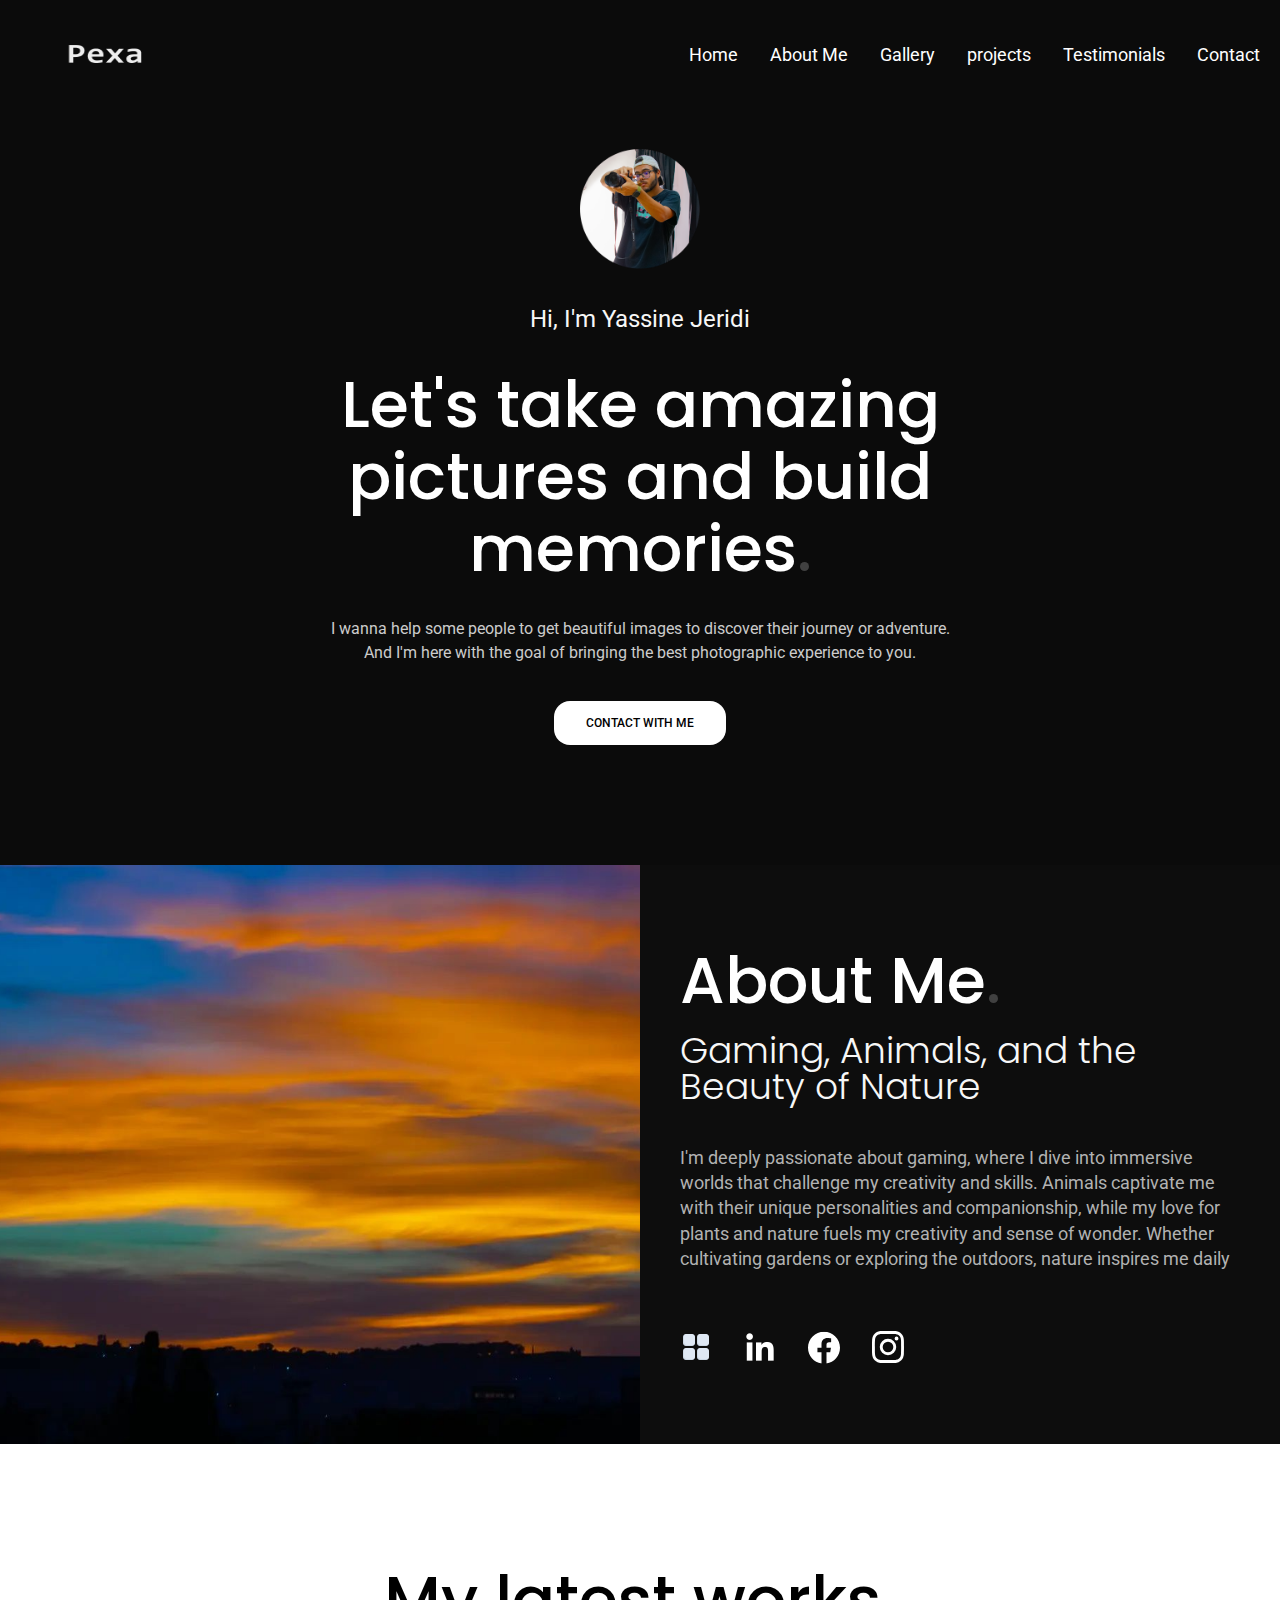
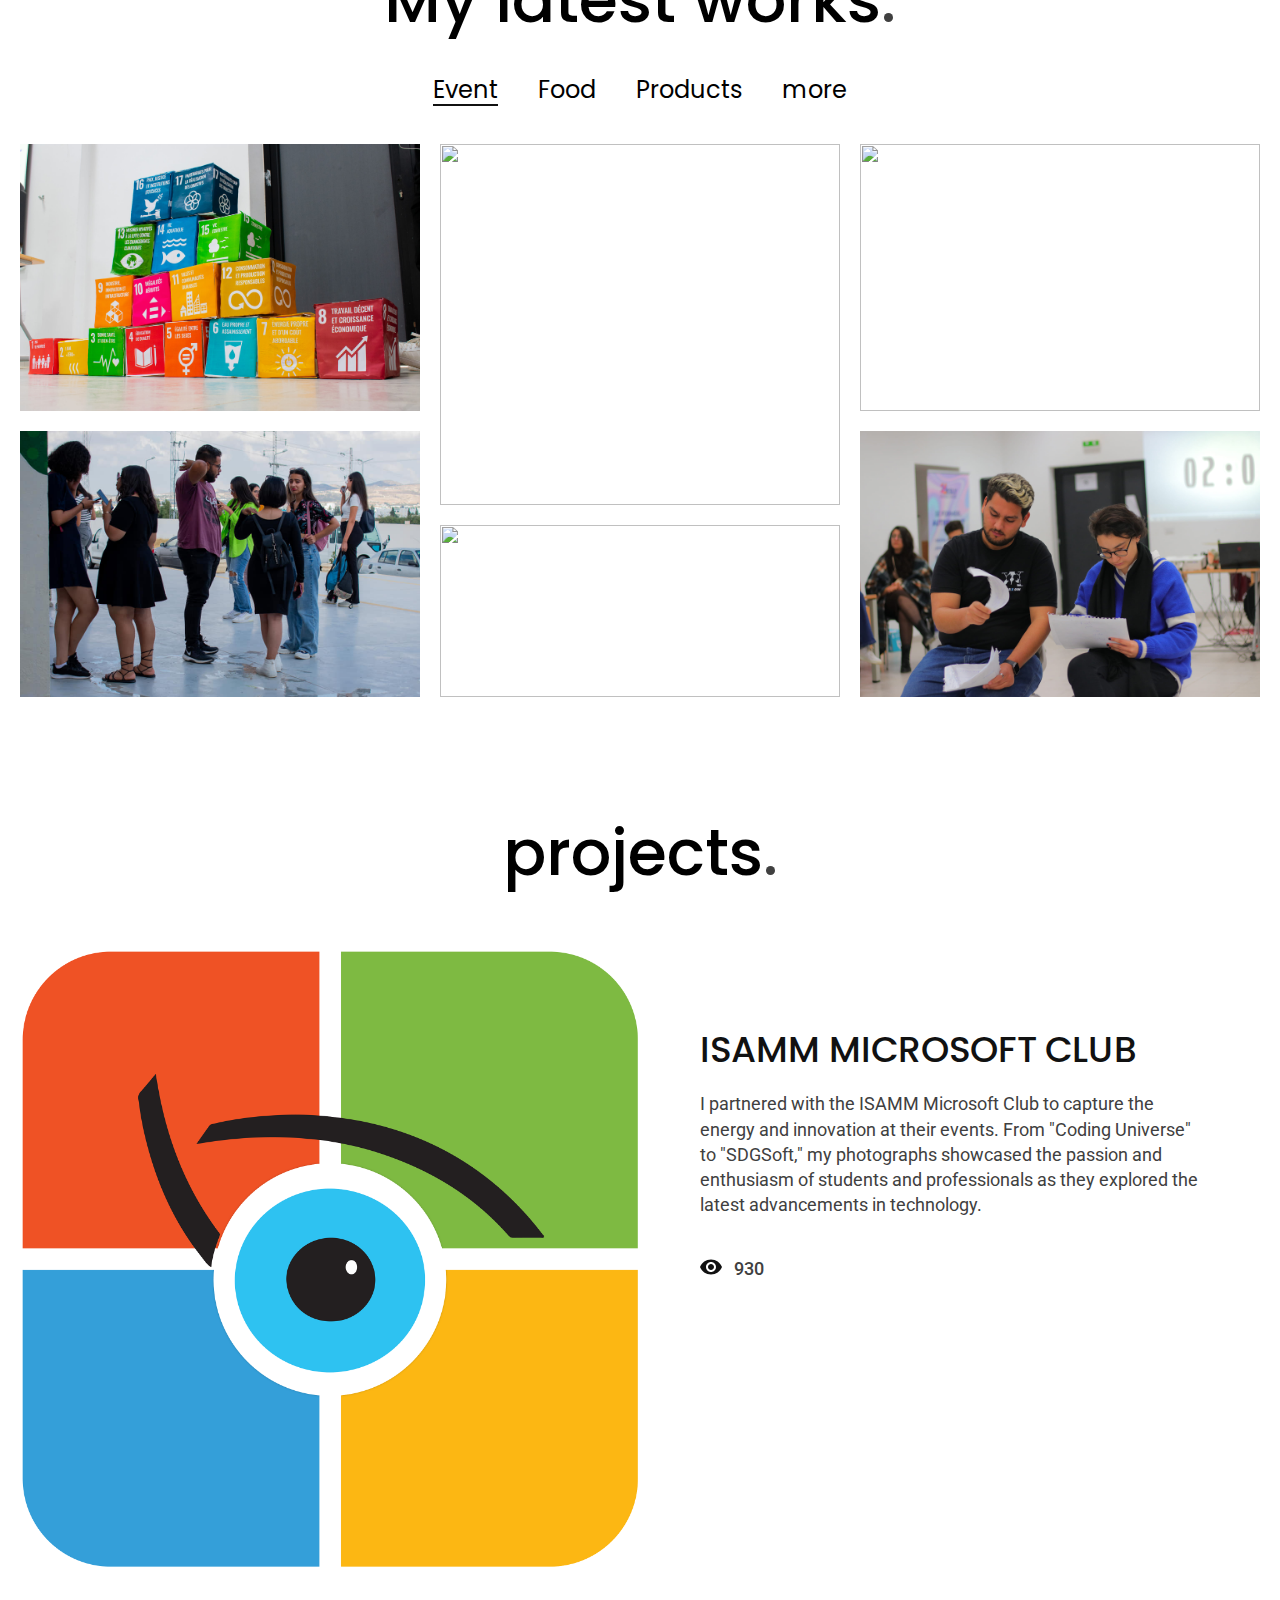
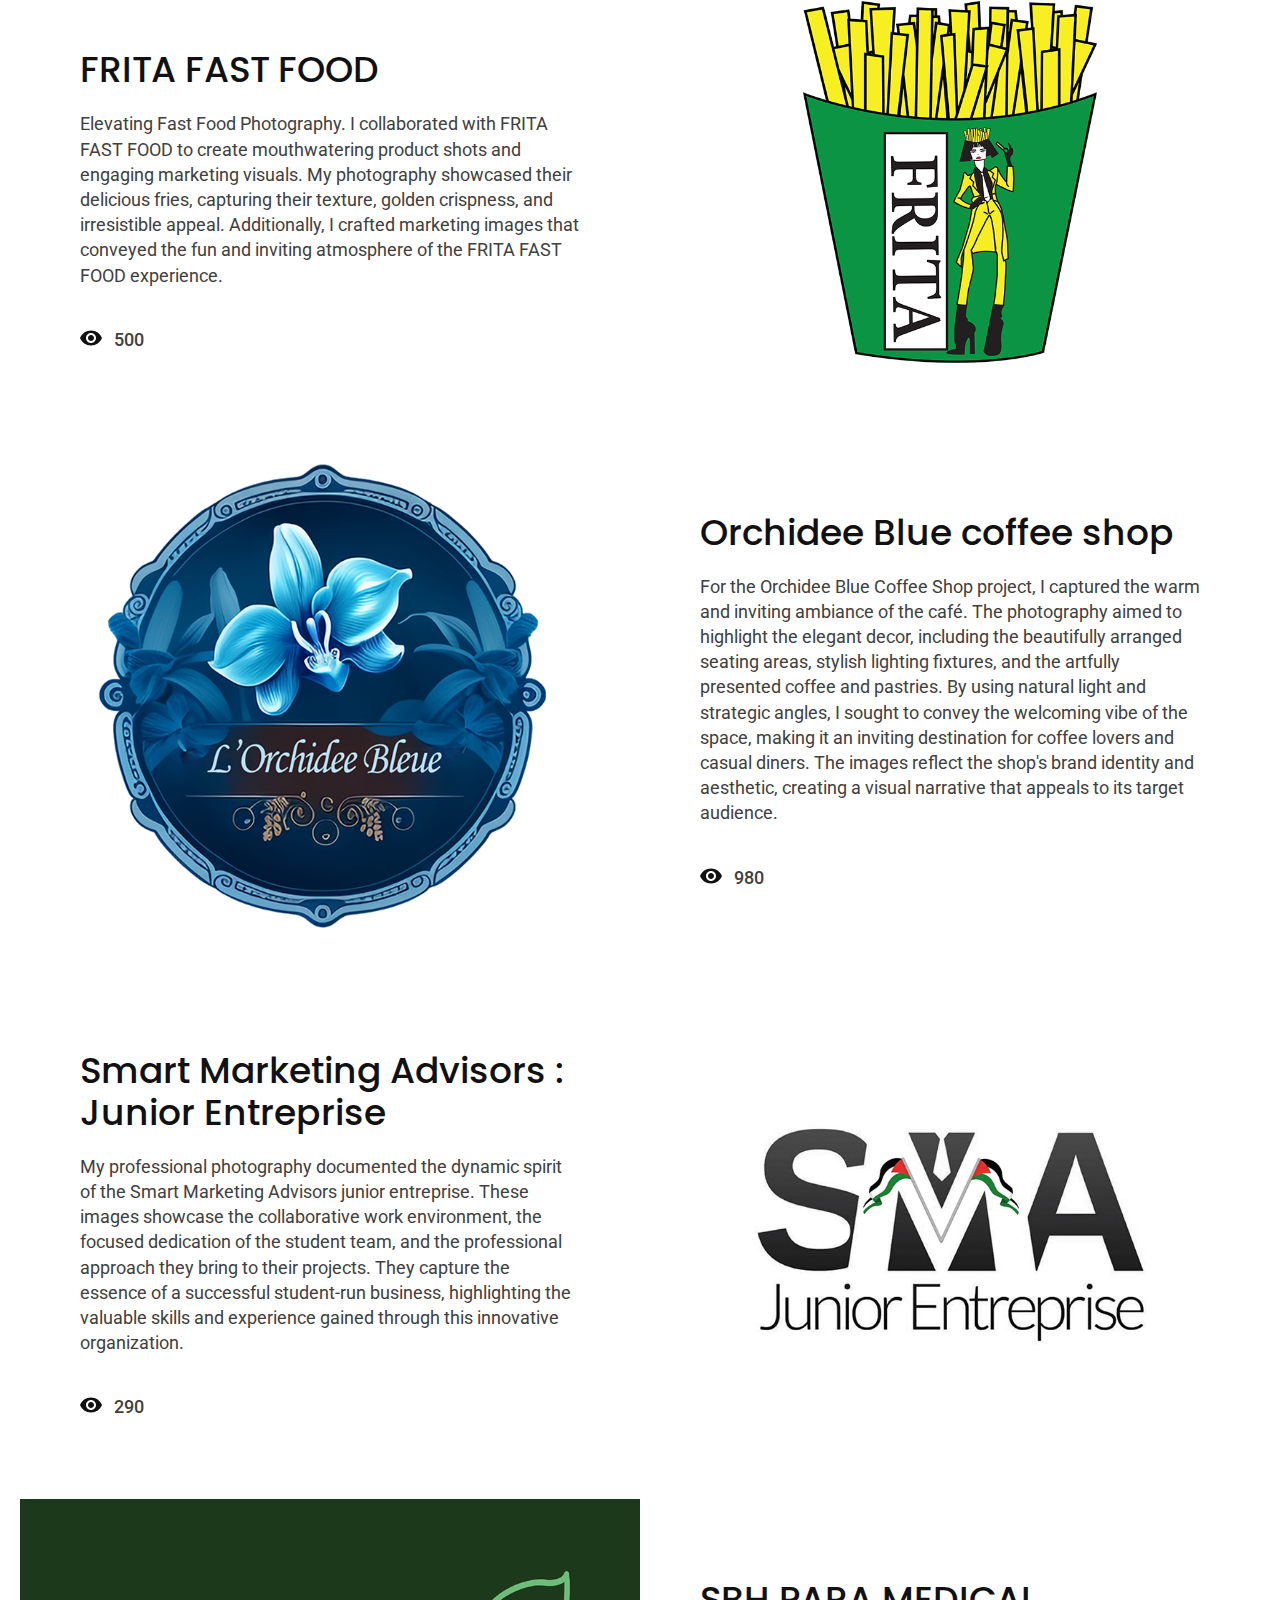
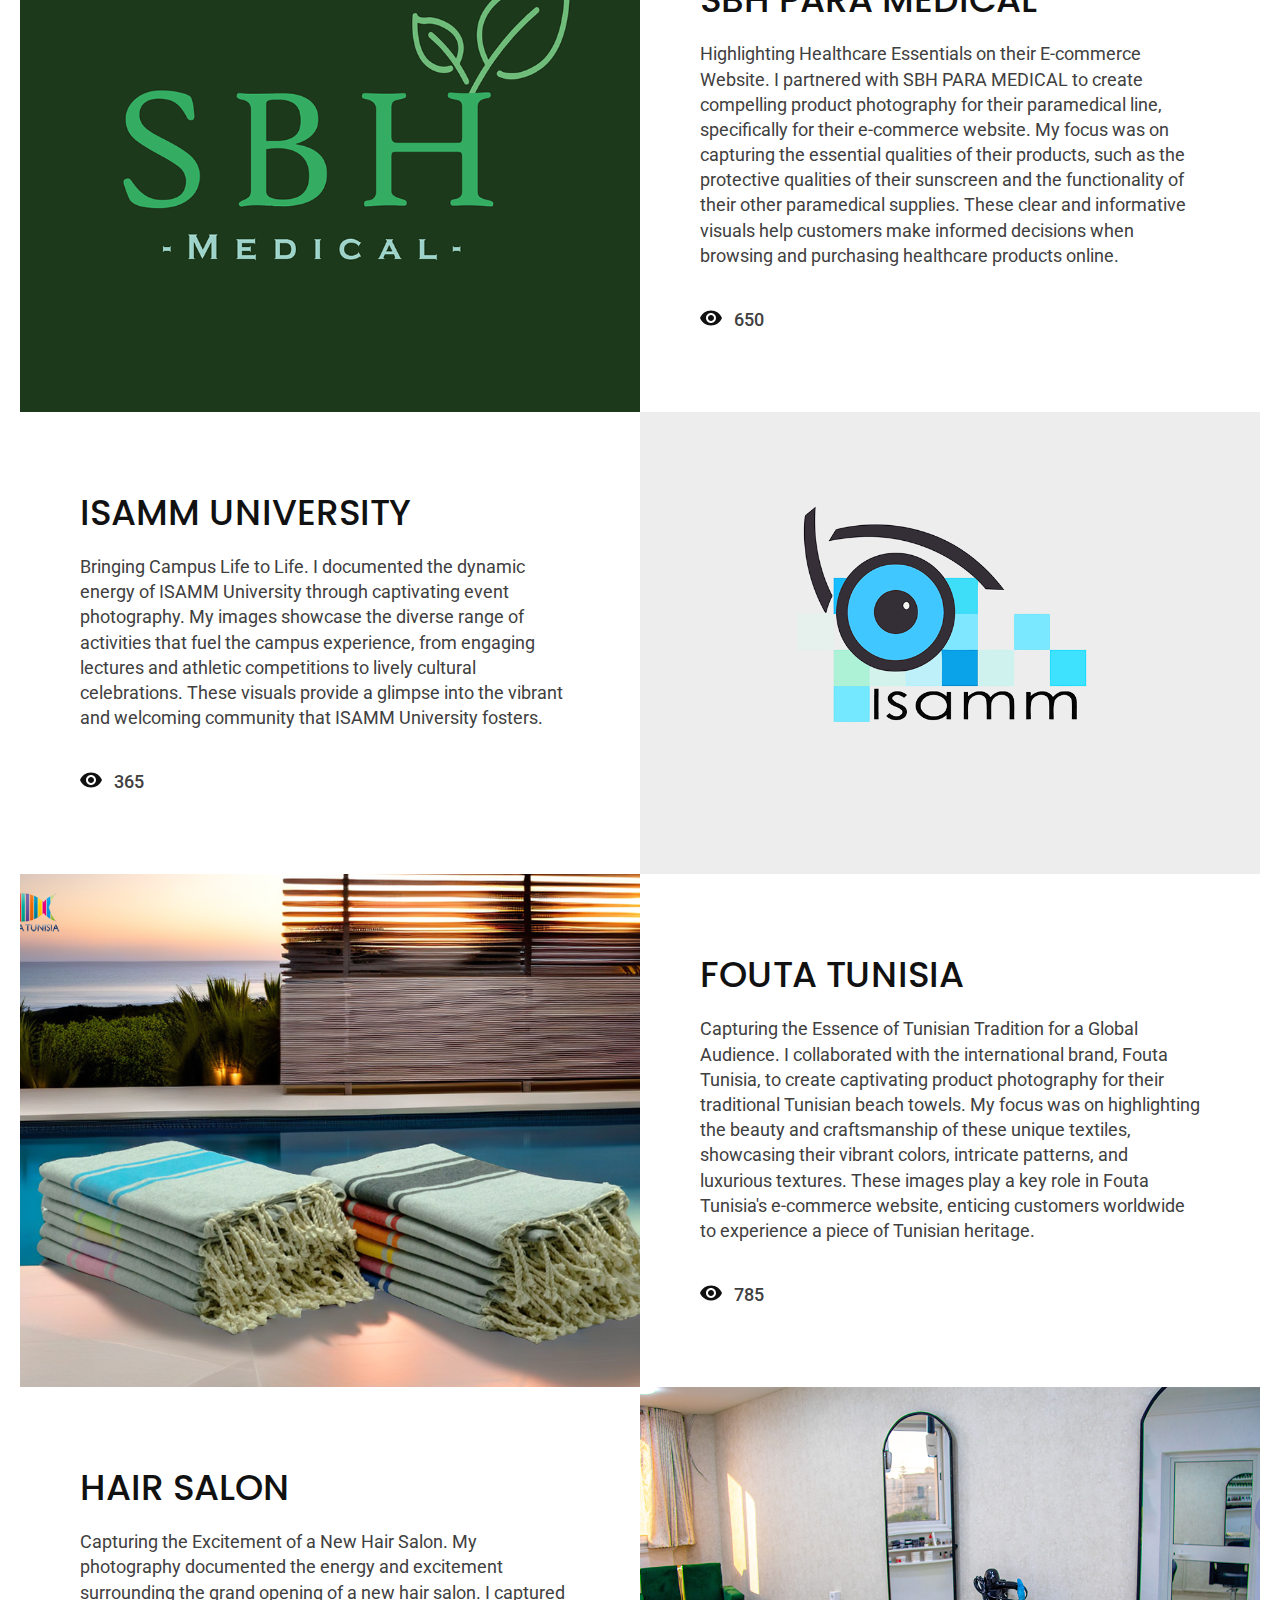
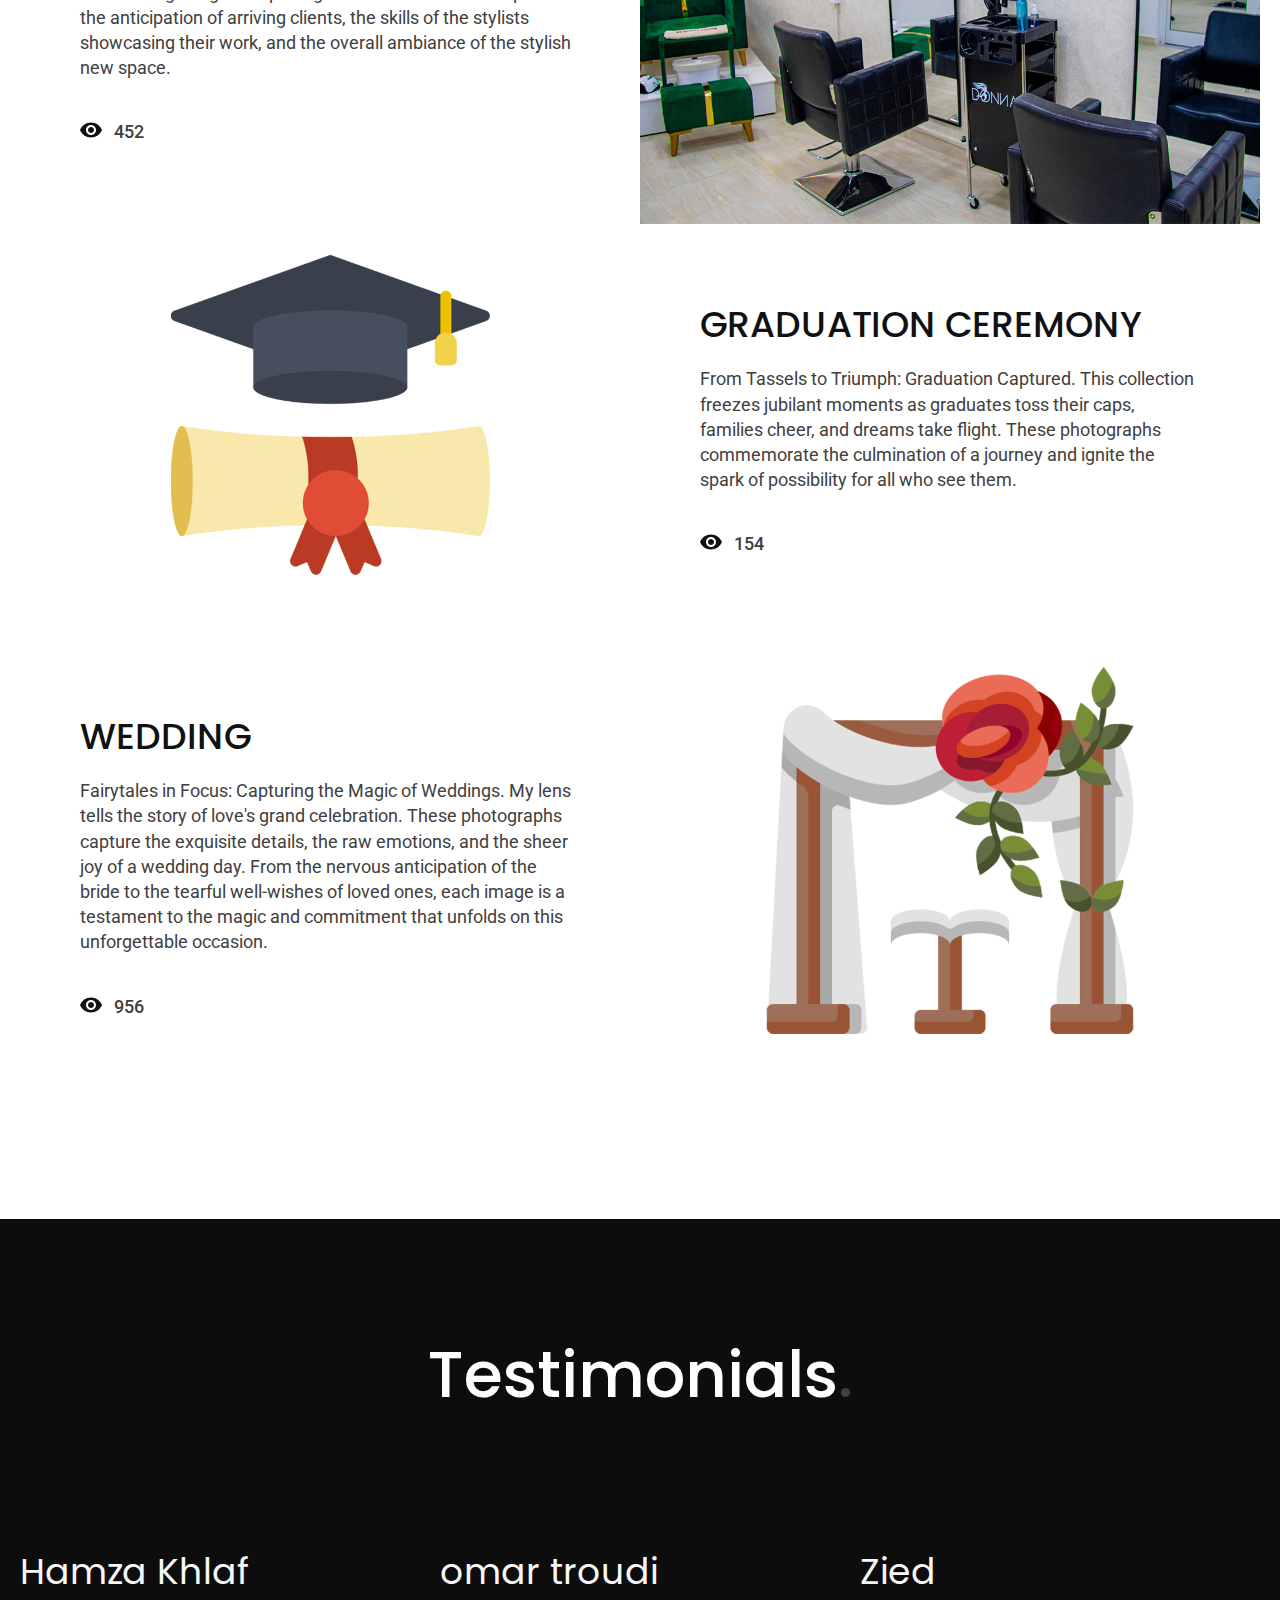
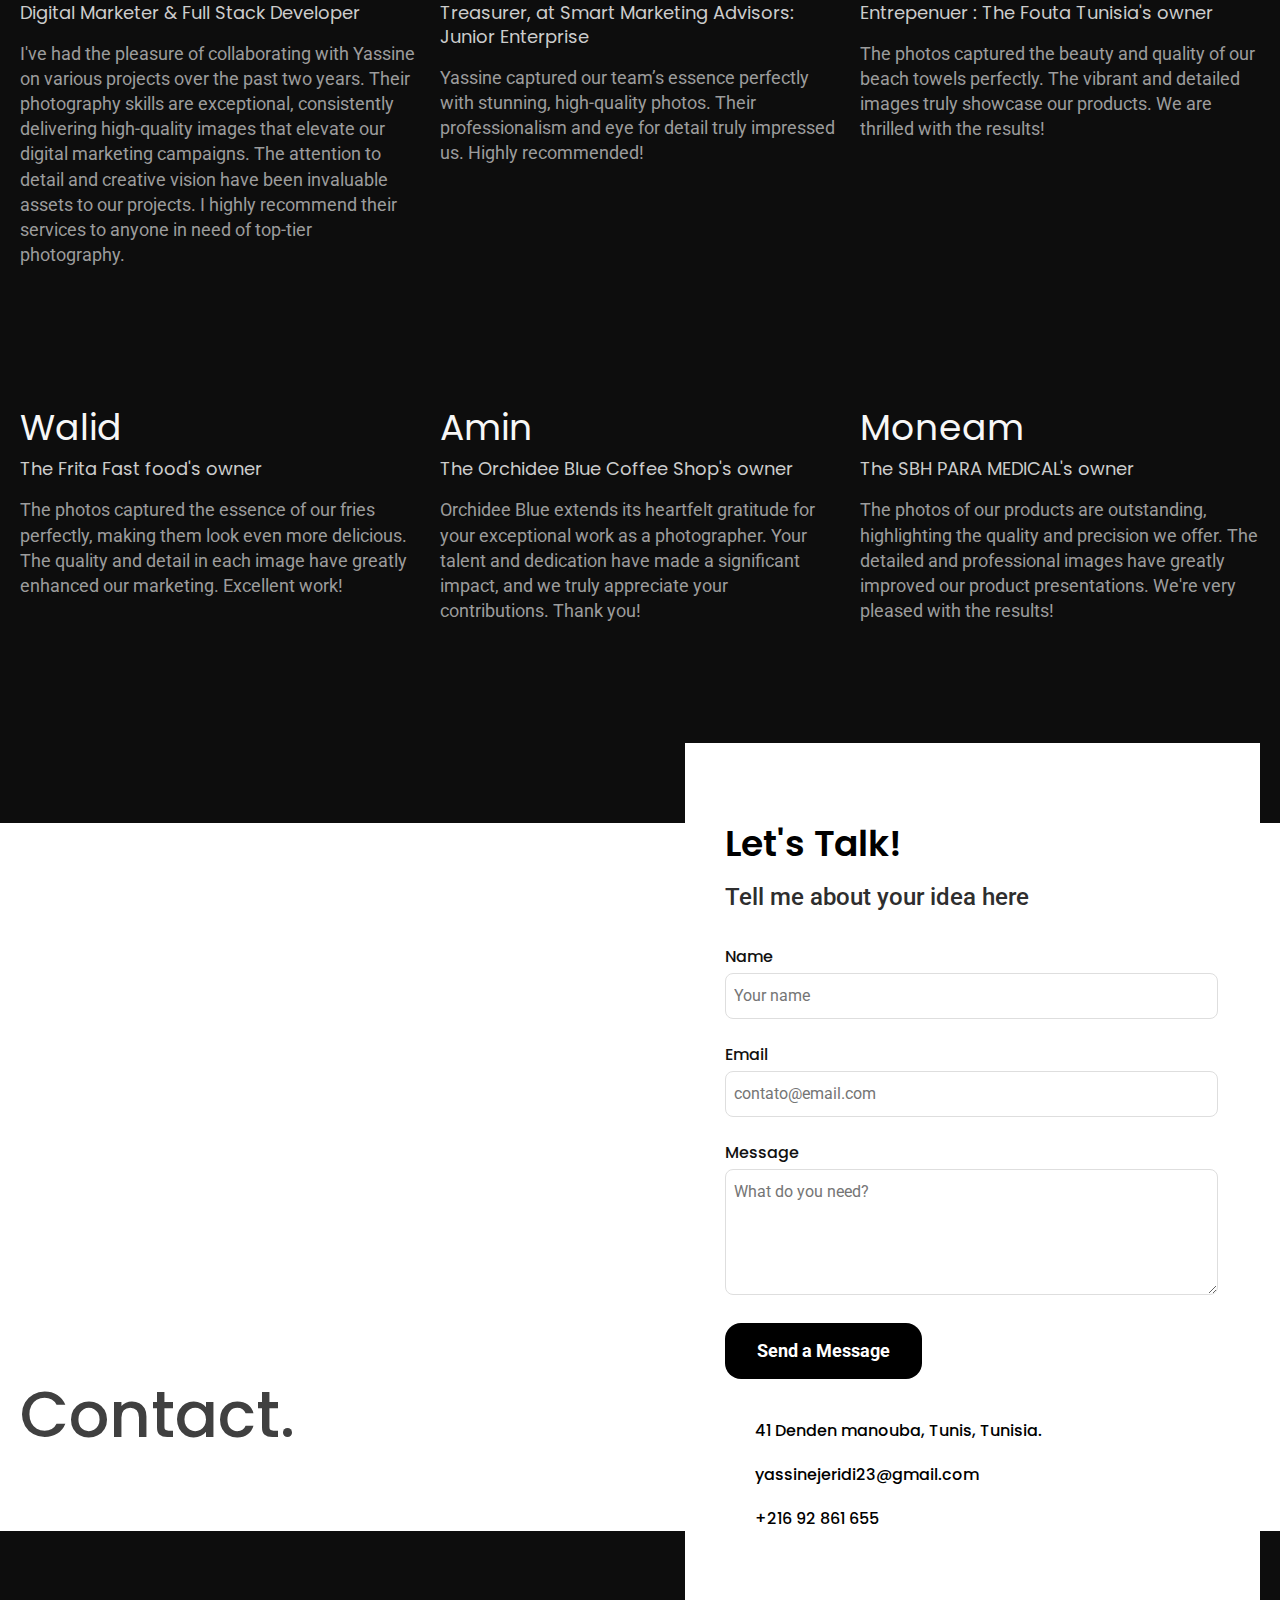
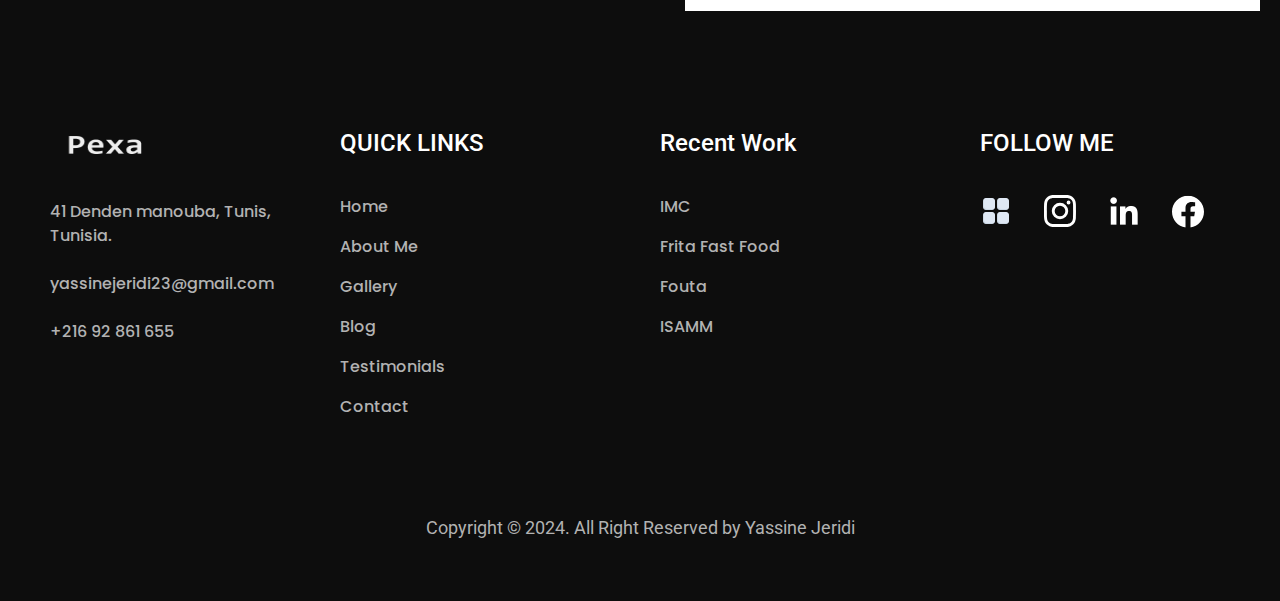
==== commit 05039983: "Merge branch 'main' of https://github.com/YassineJeridi/Photography" ====
--- a/index.html
+++ b/index.html
@@ -7,7 +7,7 @@
     <title>Yassine jeridi - Photographer</title>
     <meta name="description" content="">
     <link rel="stylesheet" href="./css/style.min.css">
-    <link rel="icon" href="./favicon.svg" type="image/svg+xml">
+    <link rel="icon" href="./camera.ico">
     <script src="sender.js"></script>
     <link rel="preconnect" href="https://fonts.googleapis.com">
     <script src="https://ajax.googleapis.com/ajax/libs/jquery/3.5.1/jquery.min.js"></script>
@@ -26,7 +26,7 @@
                     <li><a href="#home">Home</a></li>
                     <li><a href="#about">About Me</a></li>
                     <li><a href="#gallery">Gallery</a></li>
-                    <li><a href="#blog">Blog</a></li>
+                    <li><a href="#blog">projects</a></li>
                     <li><a href="#testimonials">Testimonials</a></li>
                     <li><a href="#contact">Contact</a></li>
                 </ul>
@@ -123,7 +123,7 @@
 
     <article class="blog-bg" id="blog">
         <div class="blog">
-            <h1 class="font-1-xxl cor-c15">Blog<span class="cor-c9">.</span></h1>
+            <h1 class="font-1-xxl cor-c15">projects<span class="cor-c9">.</span></h1>
             <div class="posts-blog container">
                 <div class="post">
                     <a href="./links/IMC/imc.html"><img src="./img/IMC/IMC LOGO.png" alt=""></a>
@@ -137,10 +137,10 @@
                         <div class="info">
                             <div class="visualization">
                                 <img width="22" height="16" src="./img/icones/visibility.svg" alt="">
-                                <p class="font-3-m cor-c9">9340</p>
-                            </div>
-                            <div class="date">
-                                <p class="font-3-m cor-c9">Feb 13, 2020</p>
+                                <p class="font-3-m cor-c9">930</p>
+                            </div>
+                            <div class="date">
+                                <p class="font-3-m cor-c9"><!--date--></p>
                             </div>
                         </div>
                     </div>
@@ -159,10 +159,10 @@
                             <div class="info">
                             <div class="visualization">
                                 <img width="22" height="16" src="./img/icones/visibility.svg" alt="">
-                                <p class="font-3-m cor-c9">12000</p>
-                            </div>
-                            <div class="date">
-                                <p class="font-3-m cor-c9">Jun 31, 2020</p>
+                                <p class="font-3-m cor-c9">500</p>
+                            </div>
+                            <div class="date">
+                                <p class="font-3-m cor-c9"><!--date--></p>
                             </div>
                         </div>
                     </div>
@@ -173,17 +173,20 @@
                     <div class="post-content">
                         <a href=""><h2 class="font-3-xl cor-c11">Orchidee Blue coffee shop</h2></a>
                         <p class="font-2-m cor-c9">
-                            I partnered with the ISAMM Microsoft Club to capture the energy and innovation at their events.  
-                            From "Coding Universe" to "SDGSoft," my photographs showcased the passion and enthusiasm of 
-                            students and professionals as they explored the latest advancements in technology.
+                            For the Orchidee Blue Coffee Shop project, I captured the warm and inviting ambiance of the café.
+                             The photography aimed to highlight the elegant decor, including the beautifully arranged seating 
+                             areas, stylish lighting fixtures, and the artfully presented coffee and pastries. By using natural
+                              light and strategic angles, I sought to convey the welcoming vibe of the space, making it an 
+                              inviting destination for coffee lovers and casual diners. The images reflect the shop's 
+                              brand identity and aesthetic, creating a visual narrative that appeals to its target audience.
                         </p>
                         <div class="info">
                             <div class="visualization">
                                 <img width="22" height="16" src="./img/icones/visibility.svg" alt="">
-                                <p class="font-3-m cor-c9">9340</p>
-                            </div>
-                            <div class="date">
-                                <p class="font-3-m cor-c9">Feb 13, 2020</p>
+                                <p class="font-3-m cor-c9">980</p>
+                            </div>
+                            <div class="date">
+                                <p class="font-3-m cor-c9"><!--date--></p>
                             </div>
                         </div>
                     </div>
@@ -202,10 +205,10 @@
                             <div class="info">
                             <div class="visualization">
                                 <img width="22" height="16" src="./img/icones/visibility.svg" alt="">
-                                <p class="font-3-m cor-c9">12000</p>
-                            </div>
-                            <div class="date">
-                                <p class="font-3-m cor-c9">Jun 31, 2020</p>
+                                <p class="font-3-m cor-c9">290</p>
+                            </div>
+                            <div class="date">
+                                <p class="font-3-m cor-c9"><!--date--></p>
                             </div>
                         </div>
                     </div>
@@ -226,10 +229,10 @@
                         <div class="info">
                             <div class="visualization">
                                 <img width="22" height="16" src="./img/icones/visibility.svg" alt="">
-                                <p class="font-3-m cor-c9">9340</p>
-                            </div>
-                            <div class="date">
-                                <p class="font-3-m cor-c9">Feb 13, 2020</p>
+                                <p class="font-3-m cor-c9">650</p>
+                            </div>
+                            <div class="date">
+                                <p class="font-3-m cor-c9"><!--date--></p>
                             </div>
                         </div>
                     </div>
@@ -249,10 +252,10 @@
                             <div class="info">
                             <div class="visualization">
                                 <img width="22" height="16" src="./img/icones/visibility.svg" alt="">
-                                <p class="font-3-m cor-c9">12000</p>
-                            </div>
-                            <div class="date">
-                                <p class="font-3-m cor-c9">Jun 31, 2020</p>
+                                <p class="font-3-m cor-c9">365</p>
+                            </div>
+                            <div class="date">
+                                <p class="font-3-m cor-c9"><!--date--></p>
                             </div>
                         </div>
                     </div>
@@ -271,10 +274,10 @@
                               website, enticing customers worldwide to experience a piece of Tunisian heritage.</p><div class="info">
                             <div class="visualization">
                                 <img width="22" height="16" src="./img/icones/visibility.svg" alt="">
-                                <p class="font-3-m cor-c9">9340</p>
-                            </div>
-                            <div class="date">
-                                <p class="font-3-m cor-c9">Feb 13, 2020</p>
+                                <p class="font-3-m cor-c9">785</p>
+                            </div>
+                            <div class="date">
+                                <p class="font-3-m cor-c9"><!--date--></p>
                             </div>
                         </div>
                     </div>
@@ -290,10 +293,10 @@
                         </p><div class="info">
                             <div class="visualization">
                                 <img width="22" height="16" src="./img/icones/visibility.svg" alt="">
-                                <p class="font-3-m cor-c9">12000</p>
-                            </div>
-                            <div class="date">
-                                <p class="font-3-m cor-c9">Jun 31, 2020</p>
+                                <p class="font-3-m cor-c9">452</p>
+                            </div>
+                            <div class="date">
+                                <p class="font-3-m cor-c9"><!--date--></p>
                             </div>
                         </div>
                     </div>
@@ -311,10 +314,10 @@
                         </p><div class="info">
                             <div class="visualization">
                                 <img width="22" height="16" src="./img/icones/visibility.svg" alt="">
-                                <p class="font-3-m cor-c9">9340</p>
-                            </div>
-                            <div class="date">
-                                <p class="font-3-m cor-c9">Feb 13, 2020</p>
+                                <p class="font-3-m cor-c9">154</p>
+                            </div>
+                            <div class="date">
+                                <p class="font-3-m cor-c9"><!--date--></p>
                             </div>
                         </div>
                     </div>
@@ -331,10 +334,10 @@
                         </p><div class="info">
                             <div class="visualization">
                                 <img width="22" height="16" src="./img/icones/visibility.svg" alt="">
-                                <p class="font-3-m cor-c9">12000</p>
-                            </div>
-                            <div class="date">
-                                <p class="font-3-m cor-c9">Jun 31, 2020</p>
+                                <p class="font-3-m cor-c9">956</p>
+                            </div>
+                            <div class="date">
+                                <p class="font-3-m cor-c9"><!--date--></p>
                             </div>
                         </div>
                     </div>
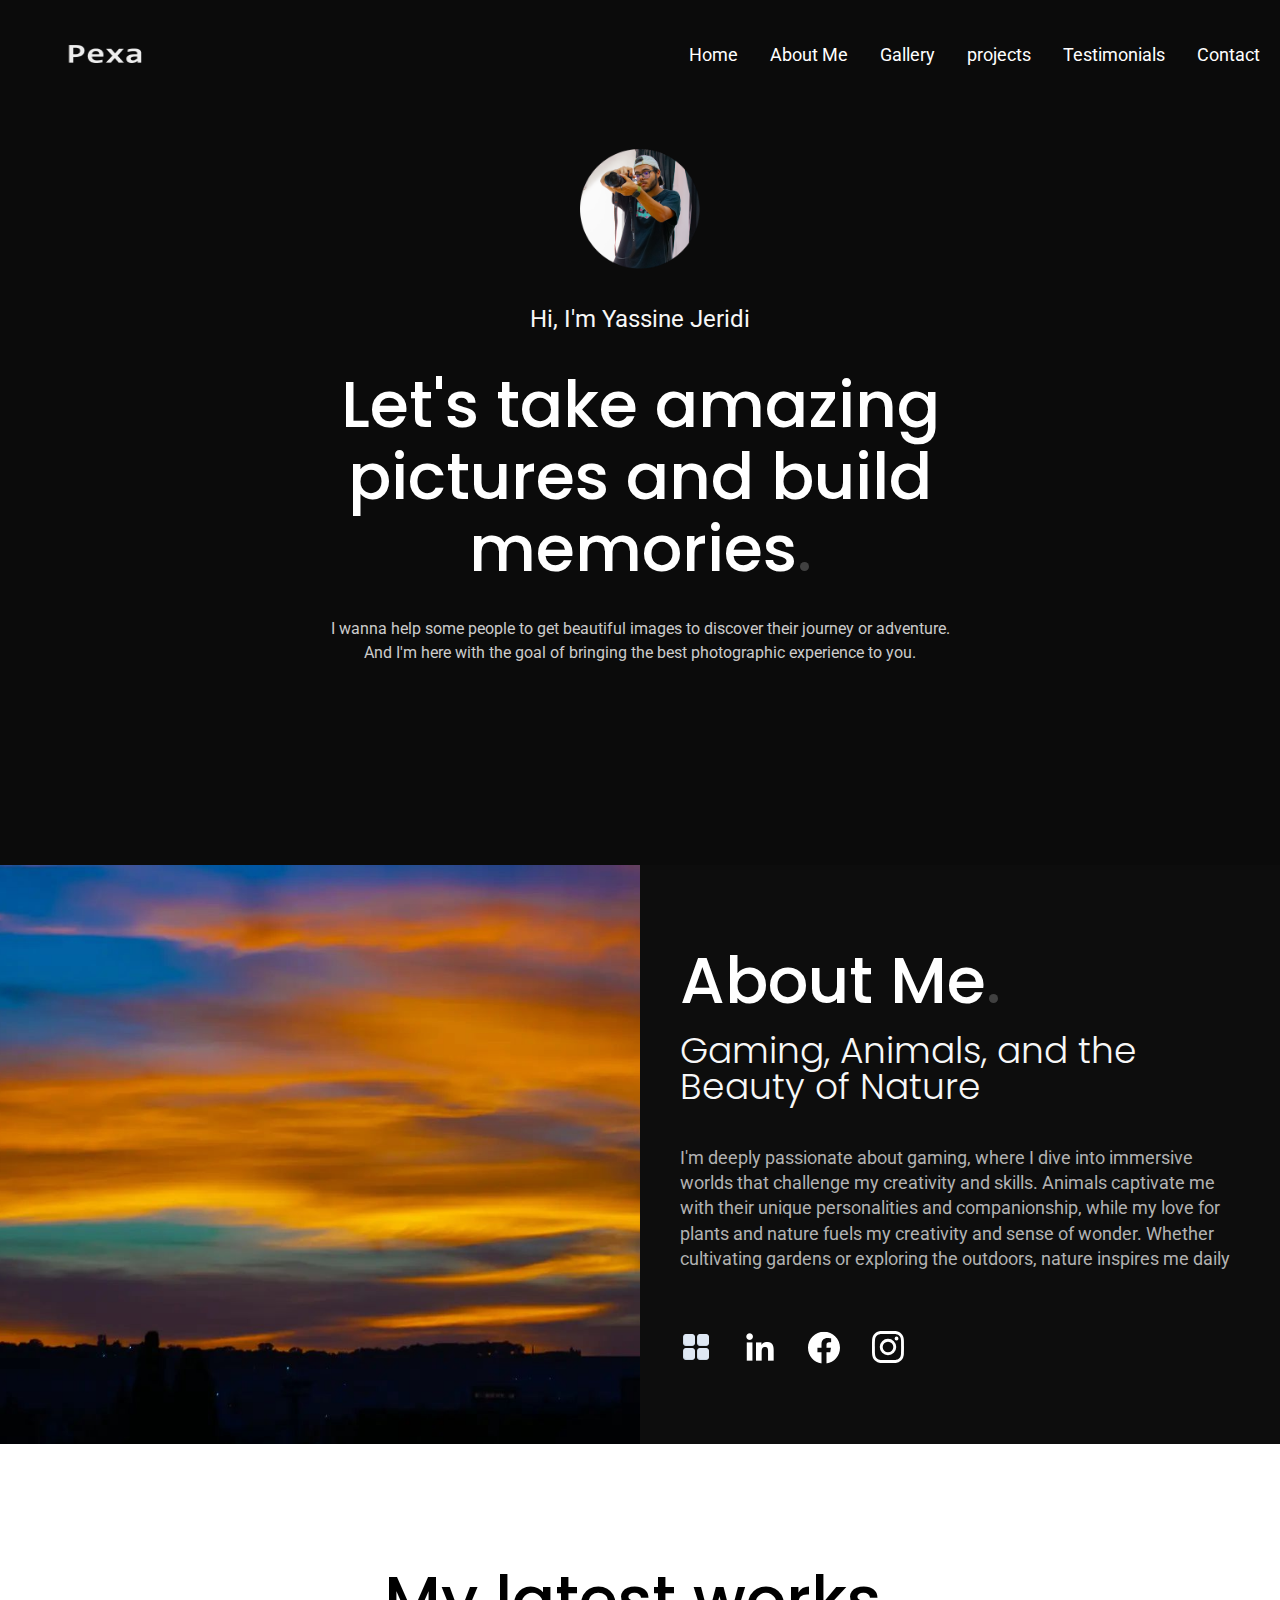
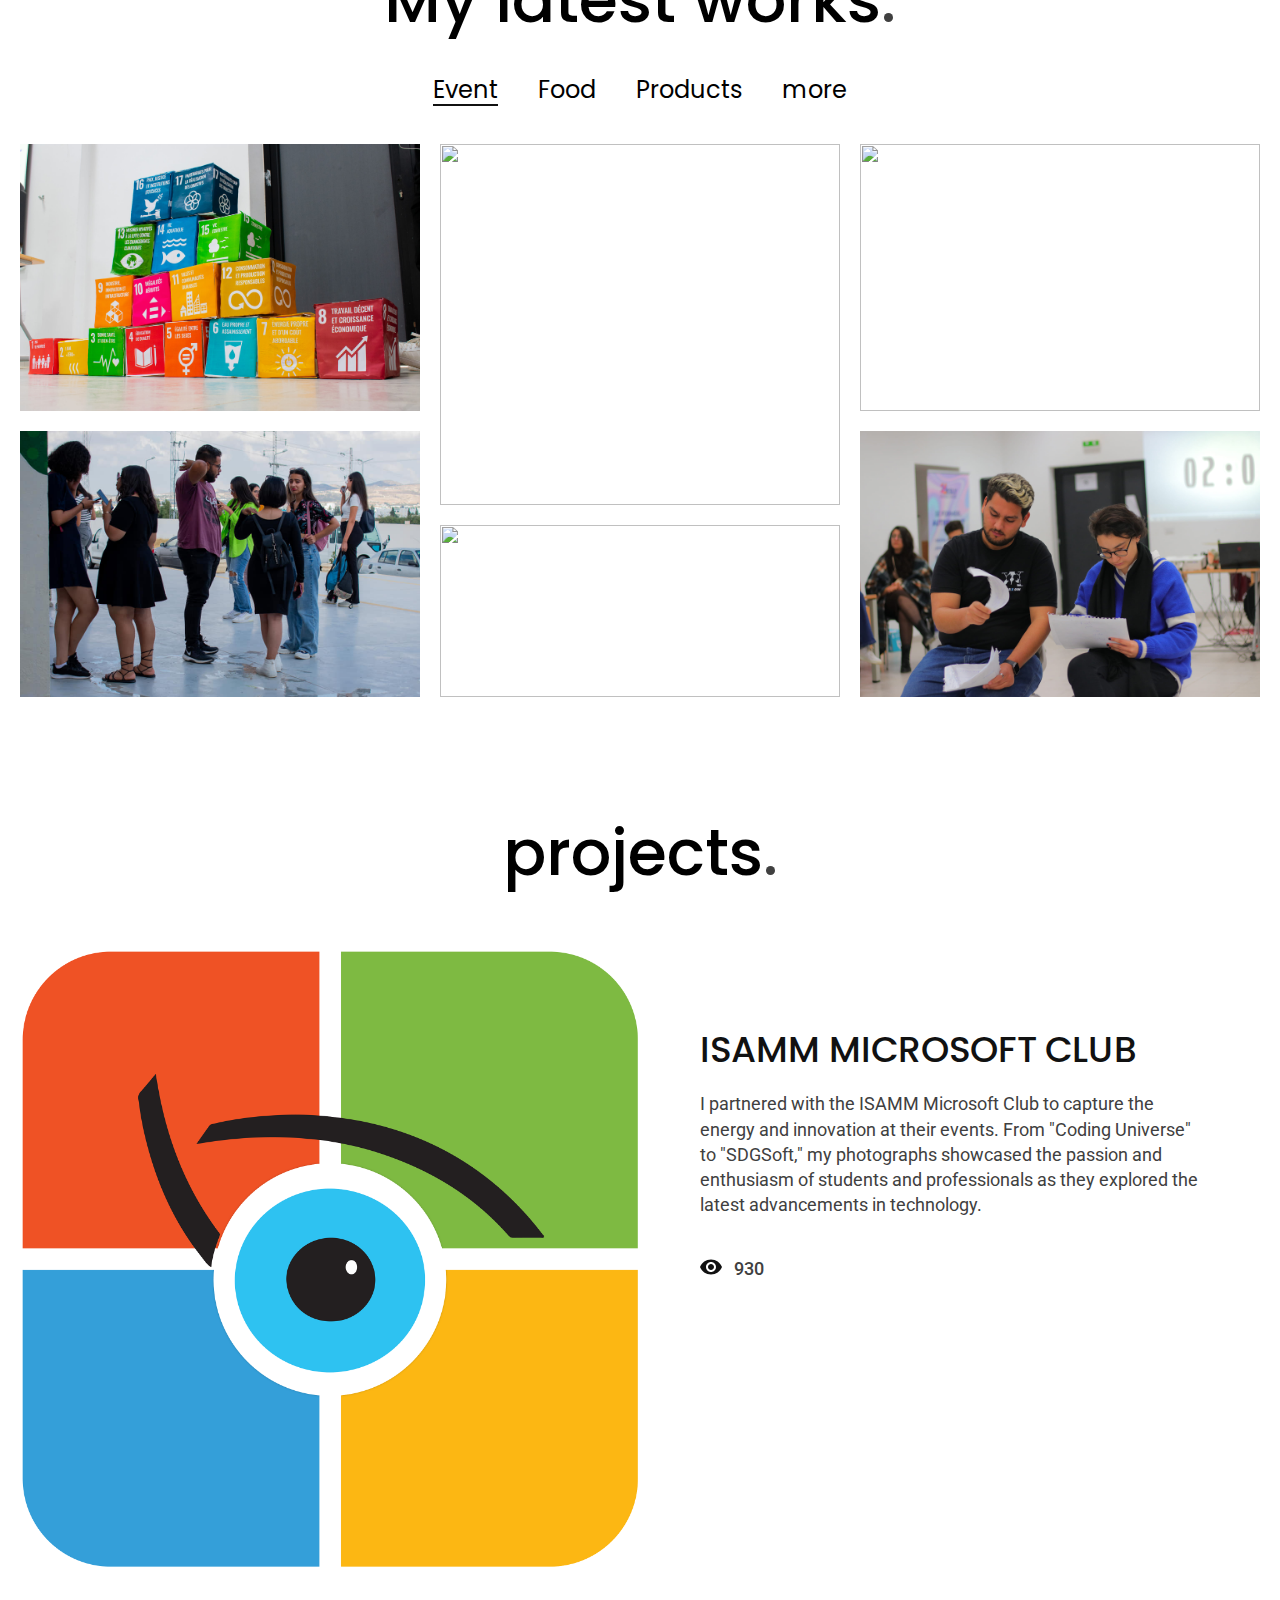
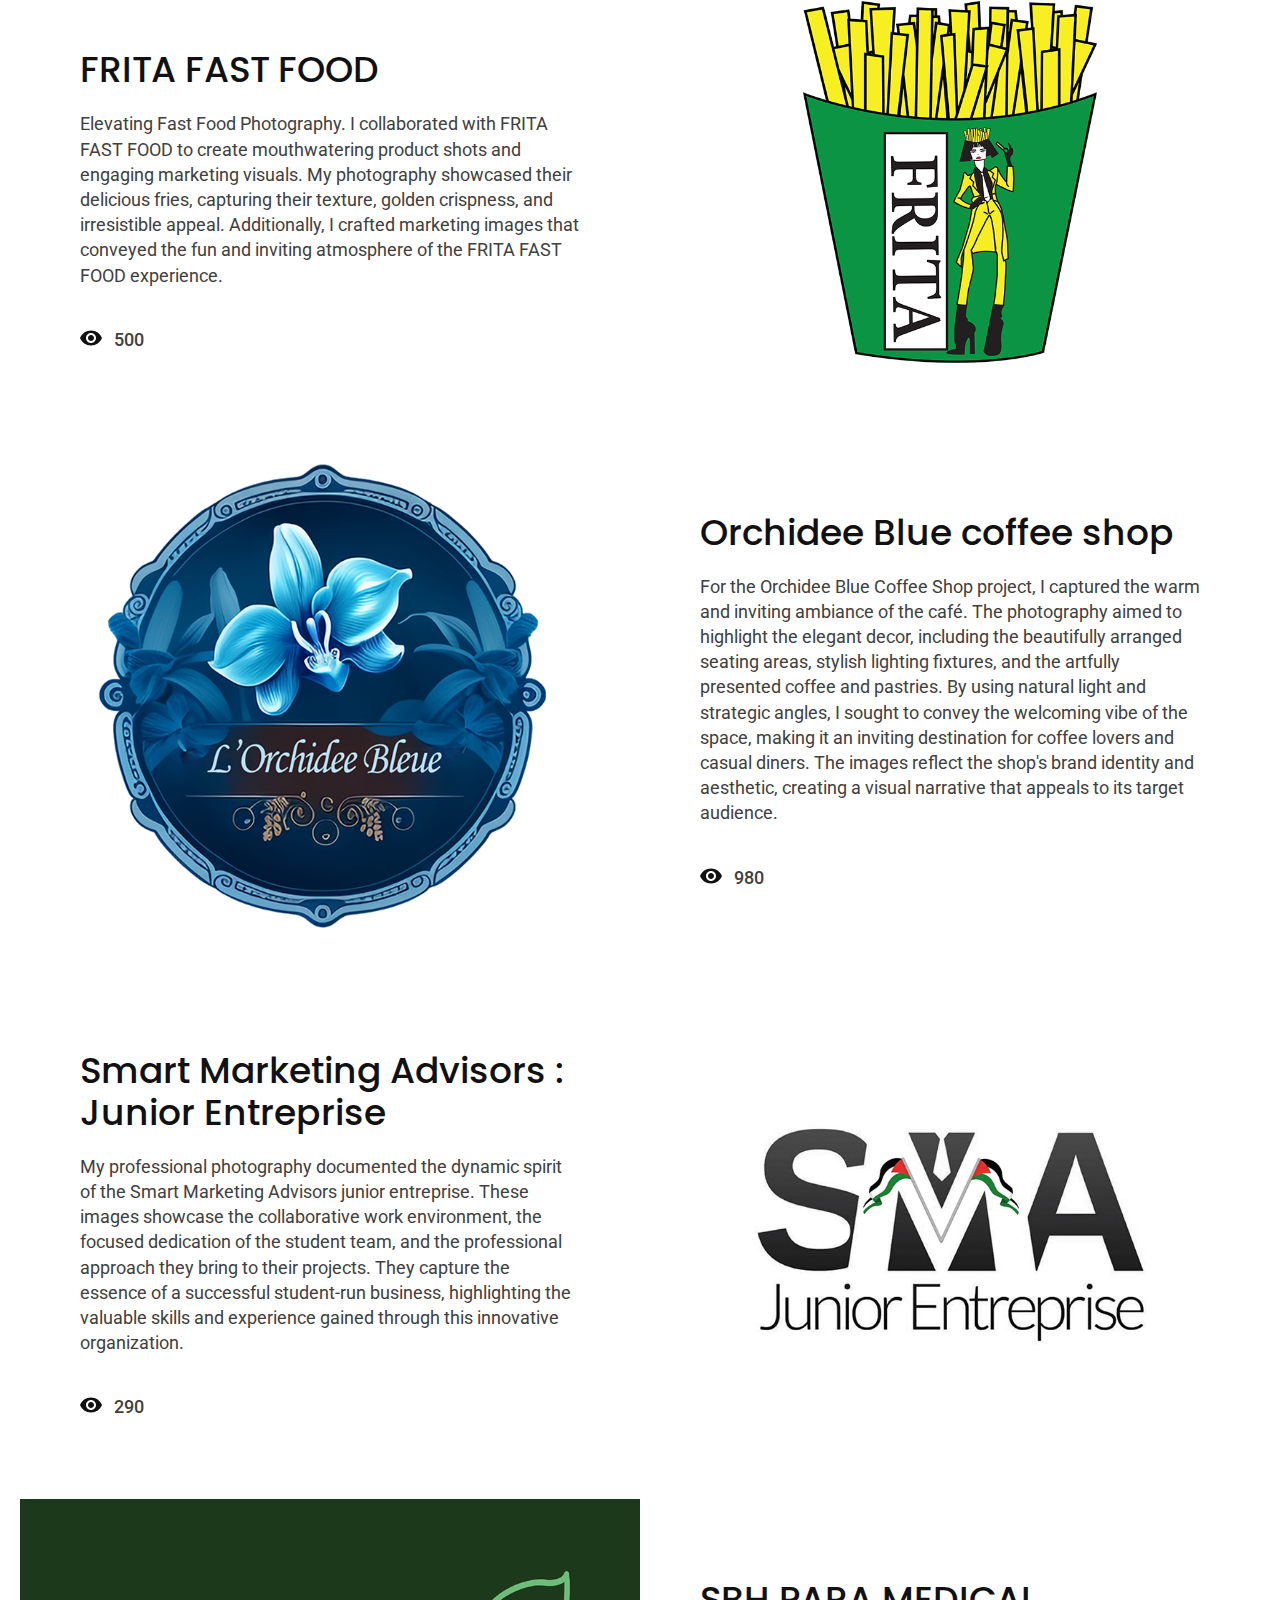
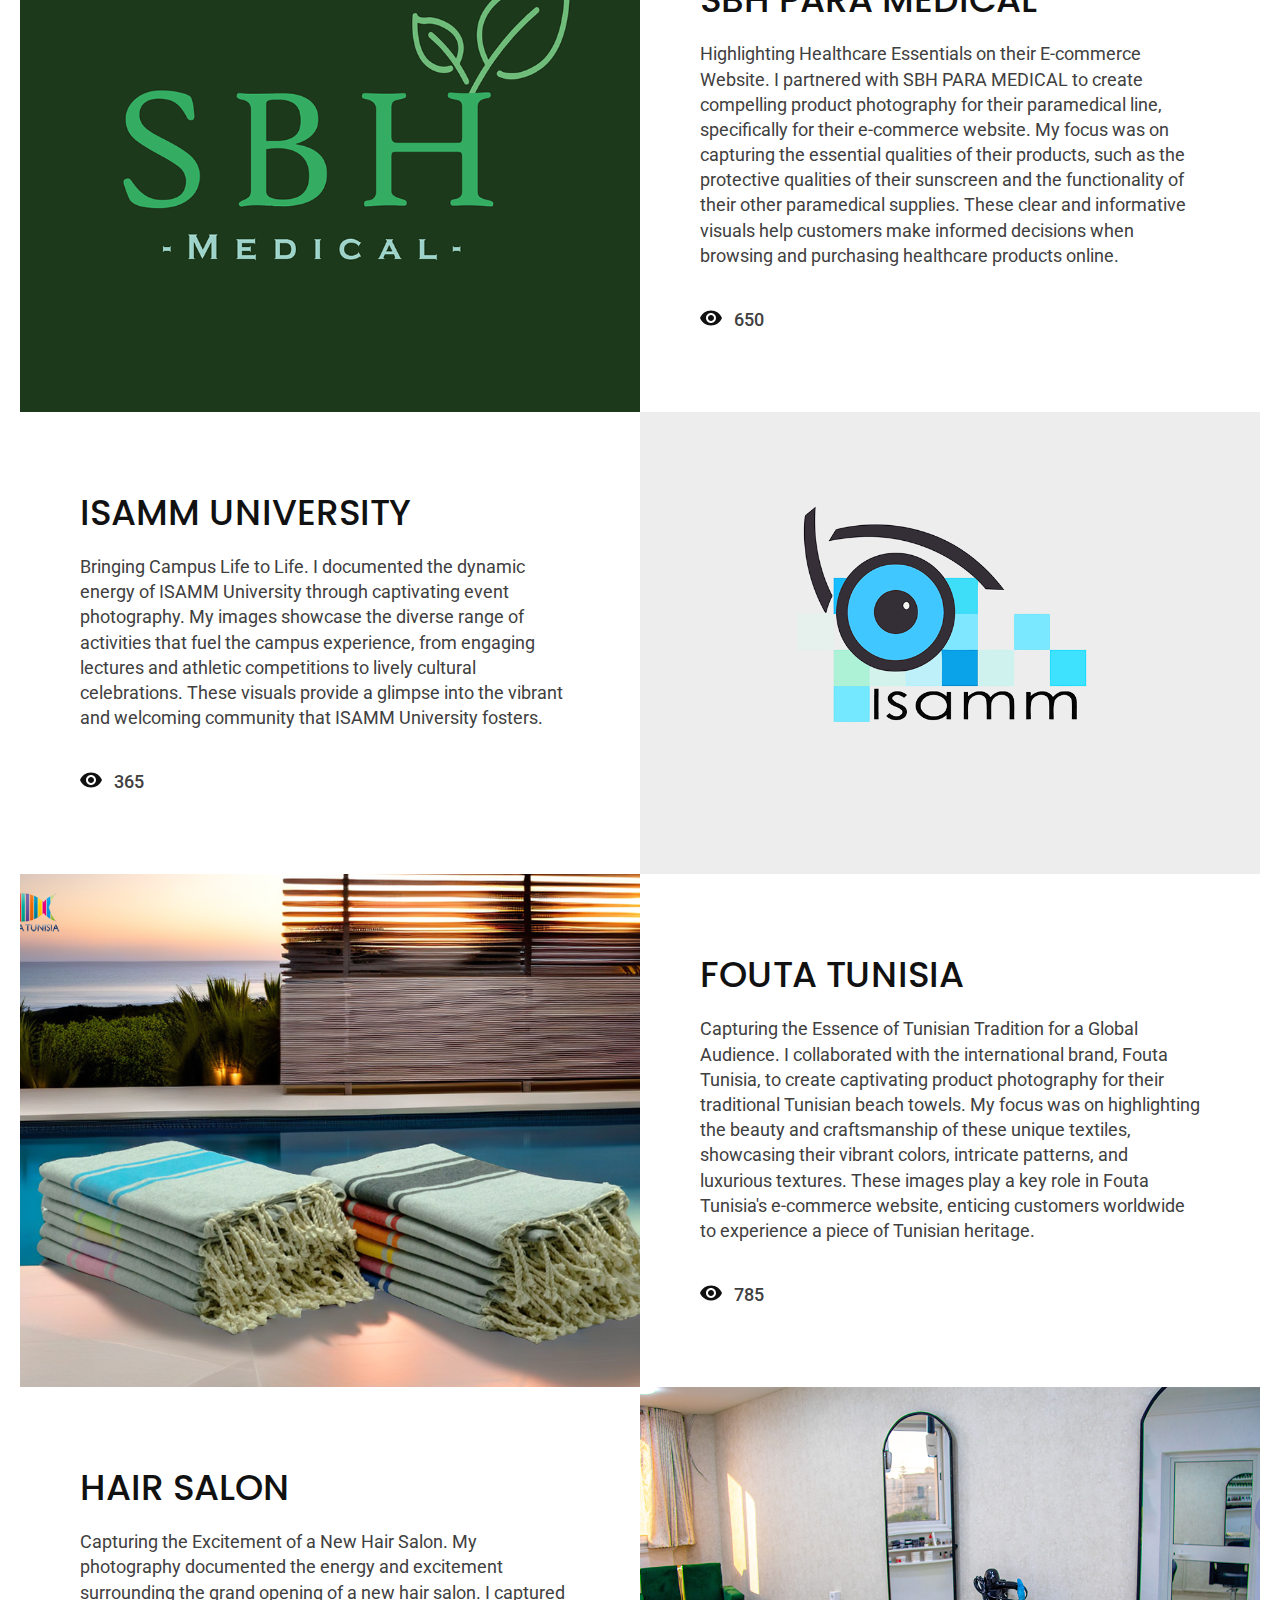
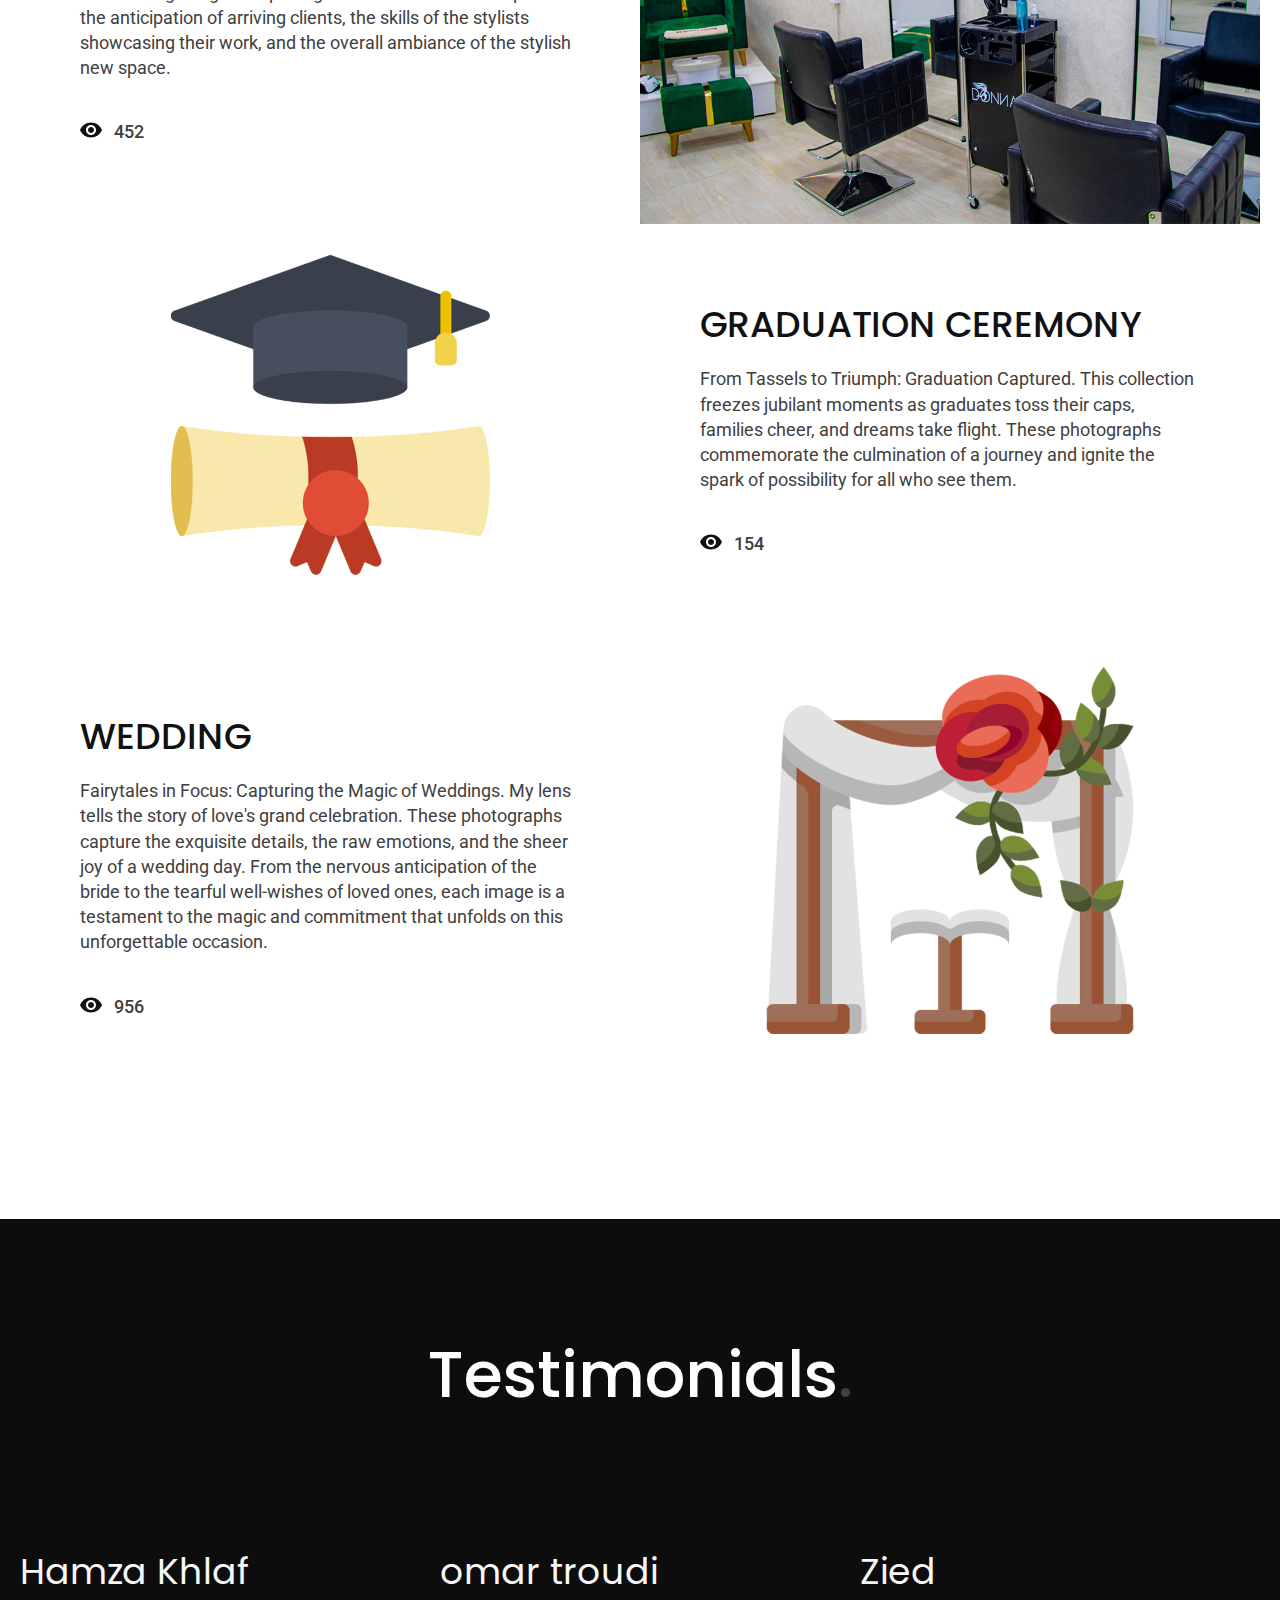
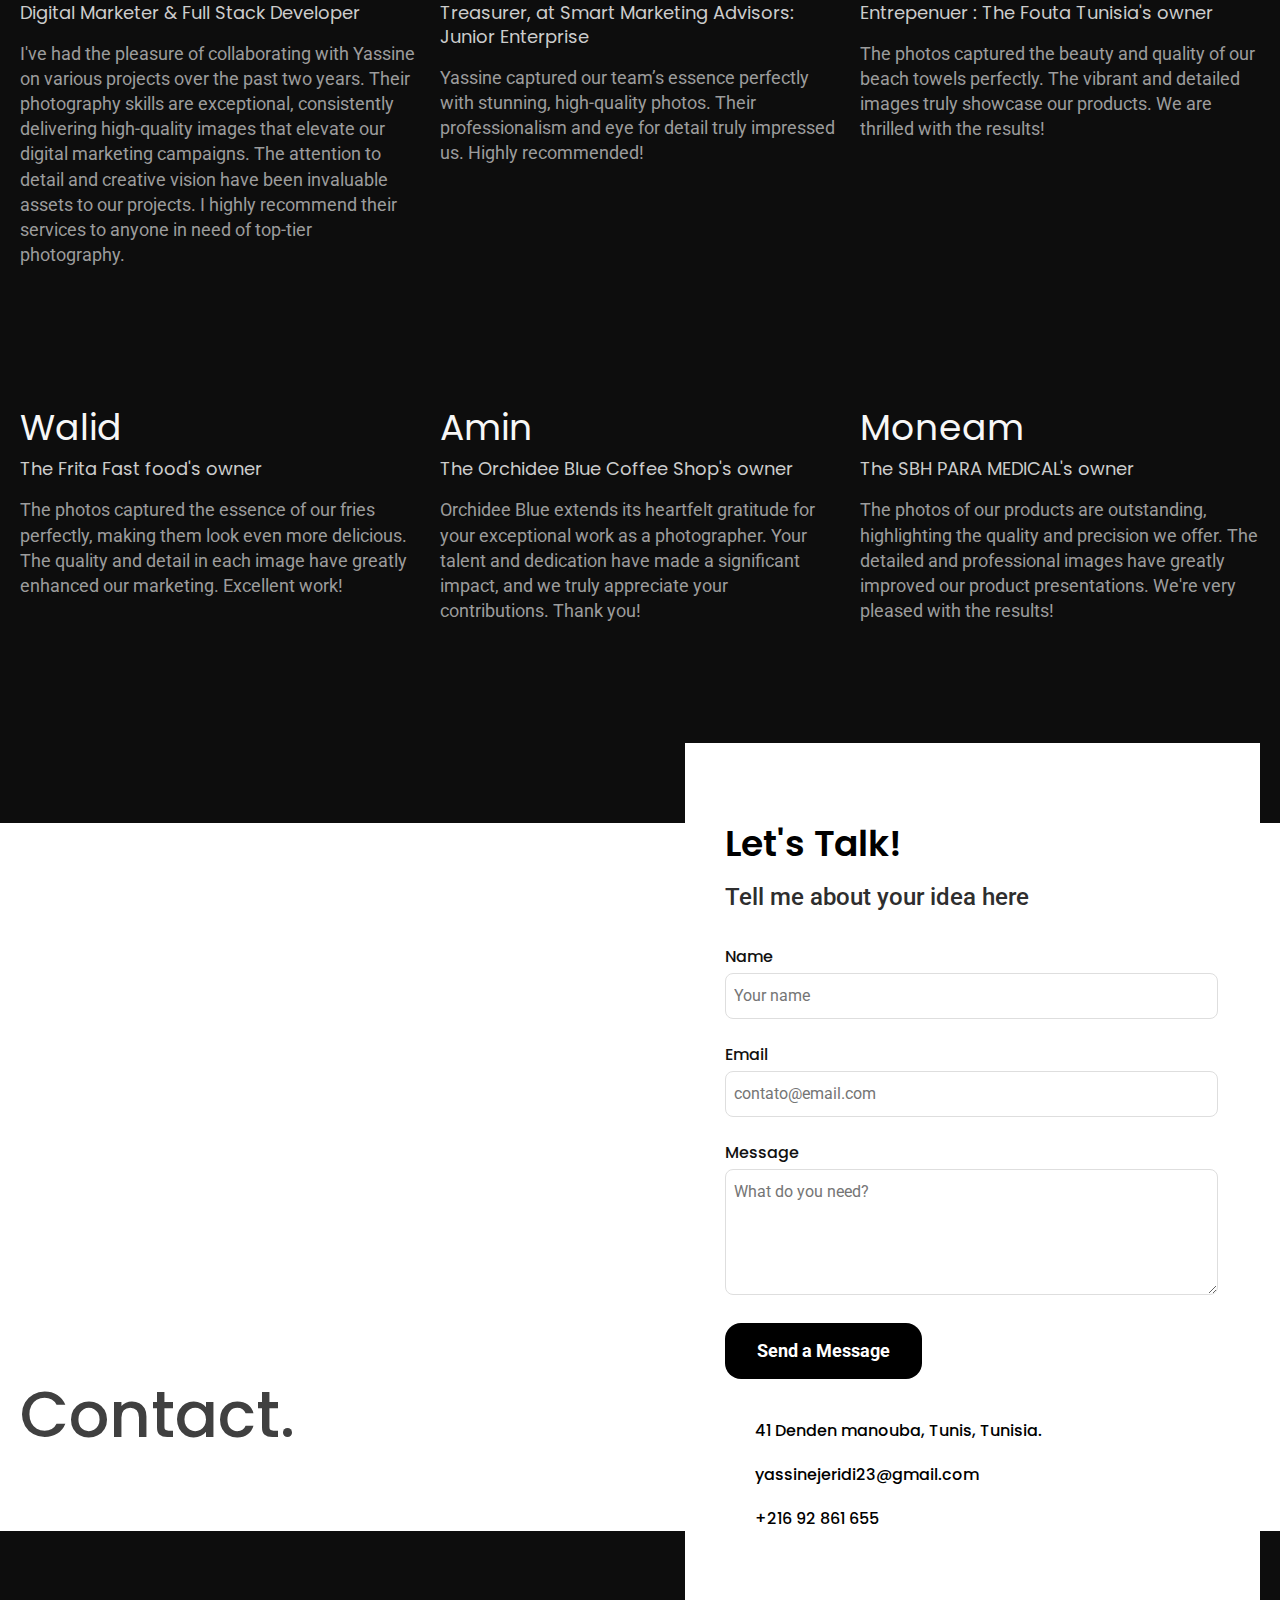
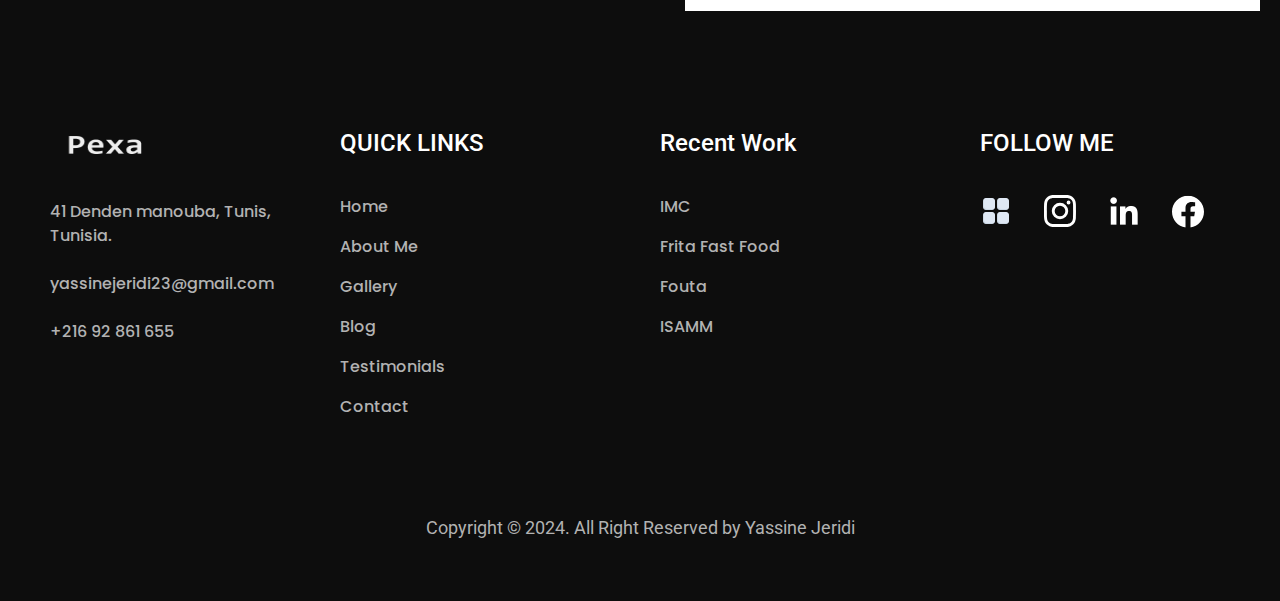
==== commit ec5245c6: "hair salon" ====
--- a/index.html
+++ b/index.html
@@ -126,7 +126,7 @@
             <h1 class="font-1-xxl cor-c15">projects<span class="cor-c9">.</span></h1>
             <div class="posts-blog container">
                 <div class="post">
-                    <a href="./links/IMC/imc.html"><img src="./img/IMC/IMC LOGO.png" alt=""></a>
+                    <a href="./links/IMC/imc.html"><img src="./img/IMC/IMC LOGO.png" alt="" ></a>
                     <div class="post-content">
                         <a href="./links/IMC/imc.html"><h2 class="font-3-xl cor-c11">ISAMM MICROSOFT CLUB</h2></a>
                         <p class="font-2-m cor-c9">
@@ -148,7 +148,7 @@
 
                 <div class="post order">
                     <div class="post-content ">
-                        <a href=""><h2 class="font-3-xl cor-c11">FRITA FAST FOOD</h2></a>
+                        <a href="./links/FRITA FAST FOOD/Frita.html"><h2 class="font-3-xl cor-c11">FRITA FAST FOOD</h2></a>
                         <p class="font-2-m cor-c9">
                             Elevating Fast Food Photography. I collaborated with FRITA FAST FOOD to create mouthwatering 
                             product shots and engaging marketing visuals.  My photography showcased their delicious fries,
@@ -166,7 +166,7 @@
                             </div>
                         </div>
                     </div>
-                    <a href=""><img src="./img/thumbnails/Thumbnails Frita.png" alt=""></a>
+                    <a href="./links/FRITA FAST FOOD/Frita.html"><img src="./img/thumbnails/Thumbnails Frita.png" alt=""></a>
                 </div>
                 <div class="post">
                     <a href="#"><img src="./img/thumbnails/Thumbnails orchidee.png" alt=""></a>
@@ -285,7 +285,7 @@
 
                 <div class="post order">
                     <div class="post-content ">
-                        <a href="#"><h2 class="font-3-xl cor-c11">HAIR SALON</h2></a>
+                        <a href="./links/hair salon/hair salon.html"><h2 class="font-3-xl cor-c11">HAIR SALON</h2></a>
                         <p class="font-2-m cor-c9">
                             Capturing the Excitement of a New Hair Salon.  My photography documented the energy and excitement surrounding
                              the grand opening of a new hair salon.  I captured the anticipation of arriving clients, the skills of the 
@@ -300,7 +300,7 @@
                             </div>
                         </div>
                     </div>
-                    <a href=""><img src="./img/thumbnails/Thumbnails hair dress.png" alt=""></a>
+                    <a href="./links/hair salon/hair salon.html"><img src="./img/thumbnails/Thumbnails hair dress.png" alt=""></a>
                 </div>
 
                 <div class="post">
@@ -325,7 +325,7 @@
 
                 <div class="post order">
                     <div class="post-content ">
-                        <a href="#"><h2 class="font-3-xl cor-c11">WEDDING</h2></a>
+                        <a href="./links/wedding/Wedding.html"><h2 class="font-3-xl cor-c11">WEDDING</h2></a>
                         <p class="font-2-m cor-c9">
                             Fairytales in Focus: Capturing the Magic of Weddings.  My lens tells the story of love's grand celebration.  
                             These photographs capture the exquisite details, the raw emotions, and the sheer joy of a wedding day. 
@@ -341,7 +341,7 @@
                             </div>
                         </div>
                     </div>
-                    <a href=""><img src="./img/thumbnails/Thumbnails Wedding.png" alt=""></a>
+                    <a href="./links/wedding/Wedding.html"><img src="./img/thumbnails/Thumbnails Wedding.png" alt=""></a>
                 </div>
 
             </div>
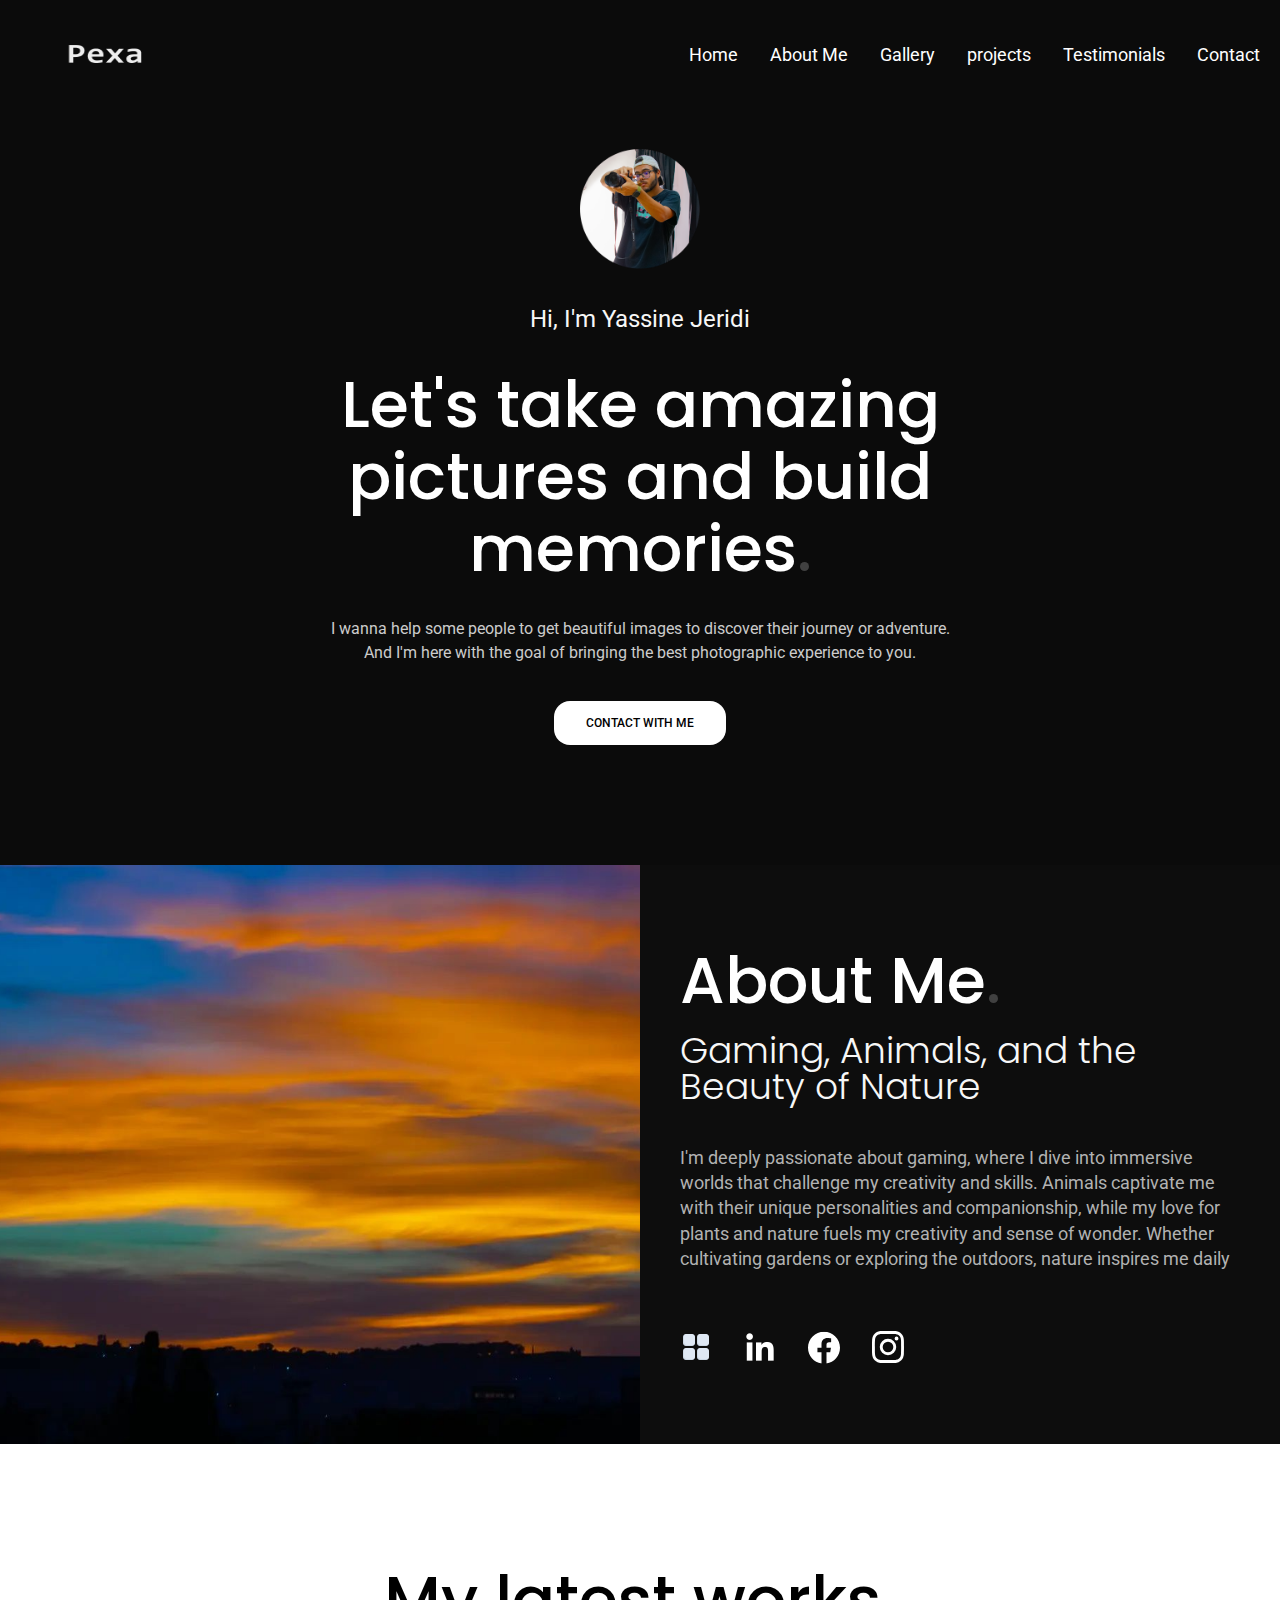
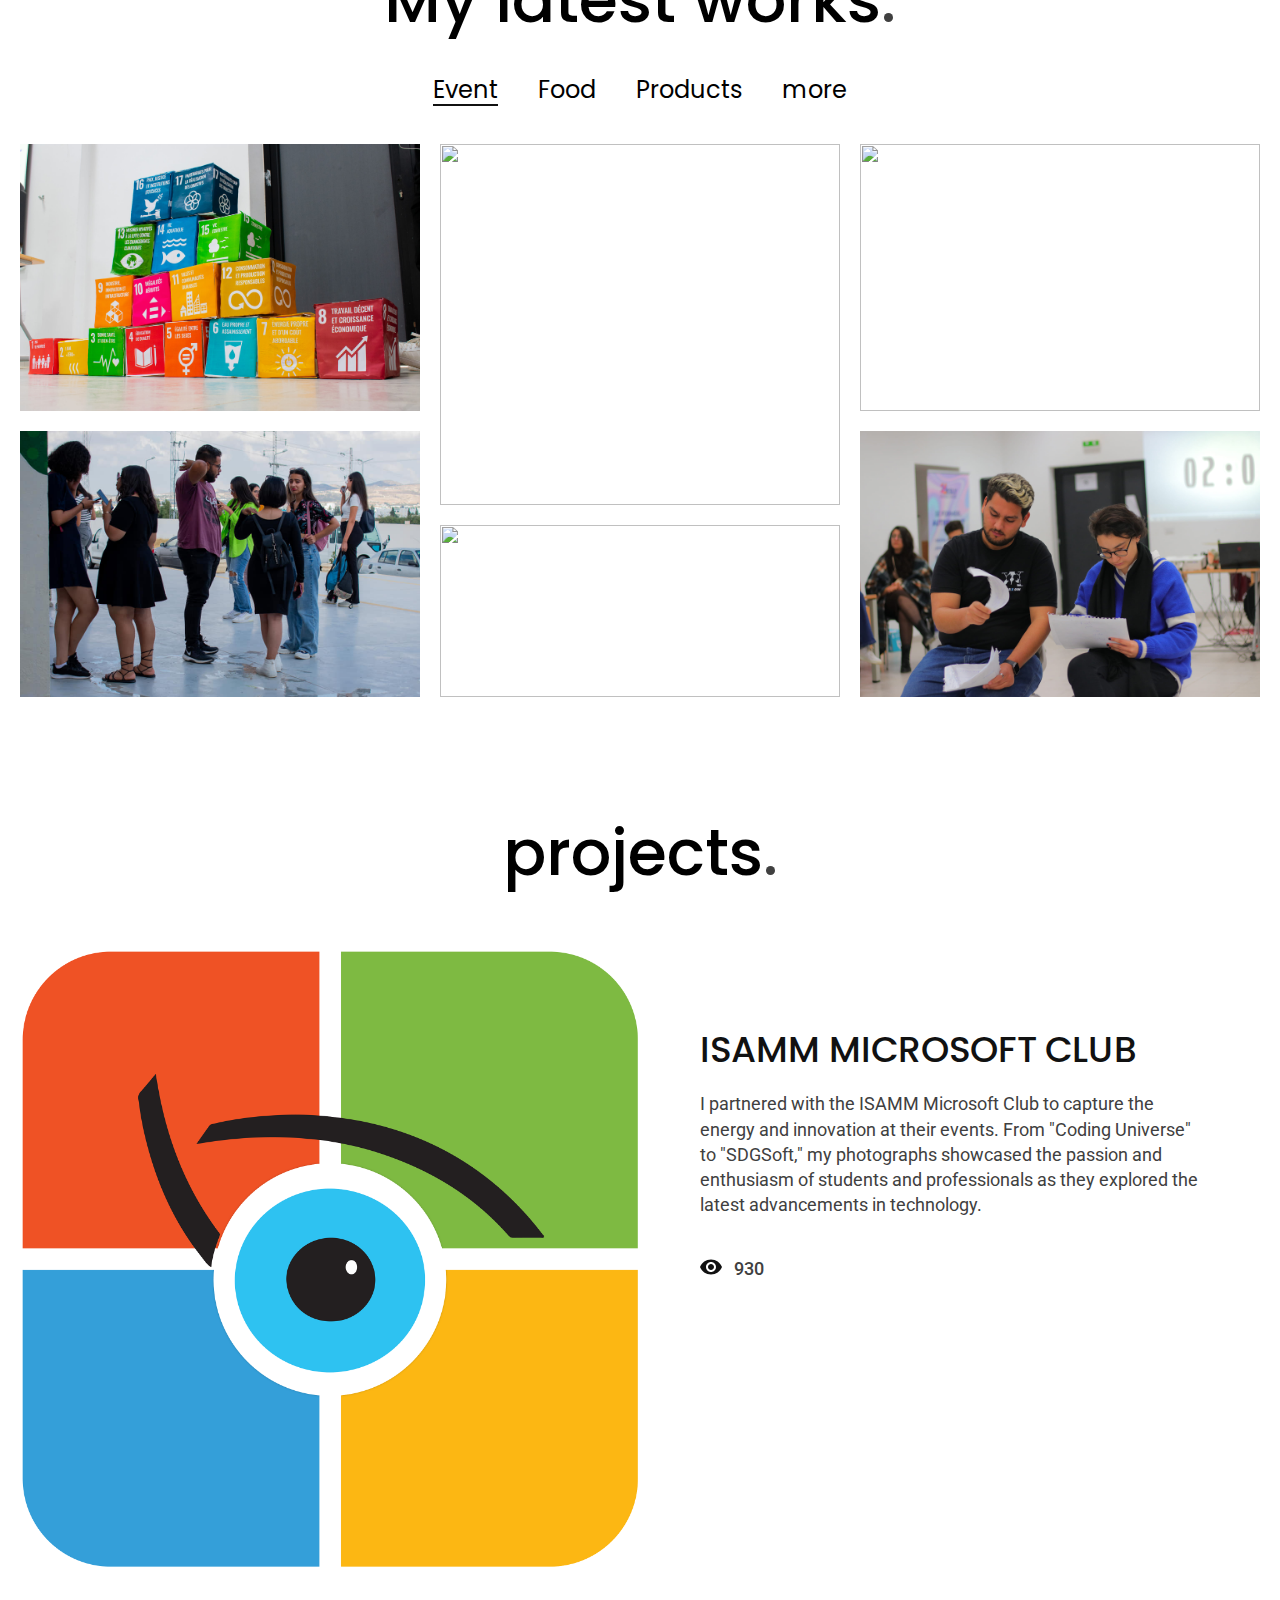
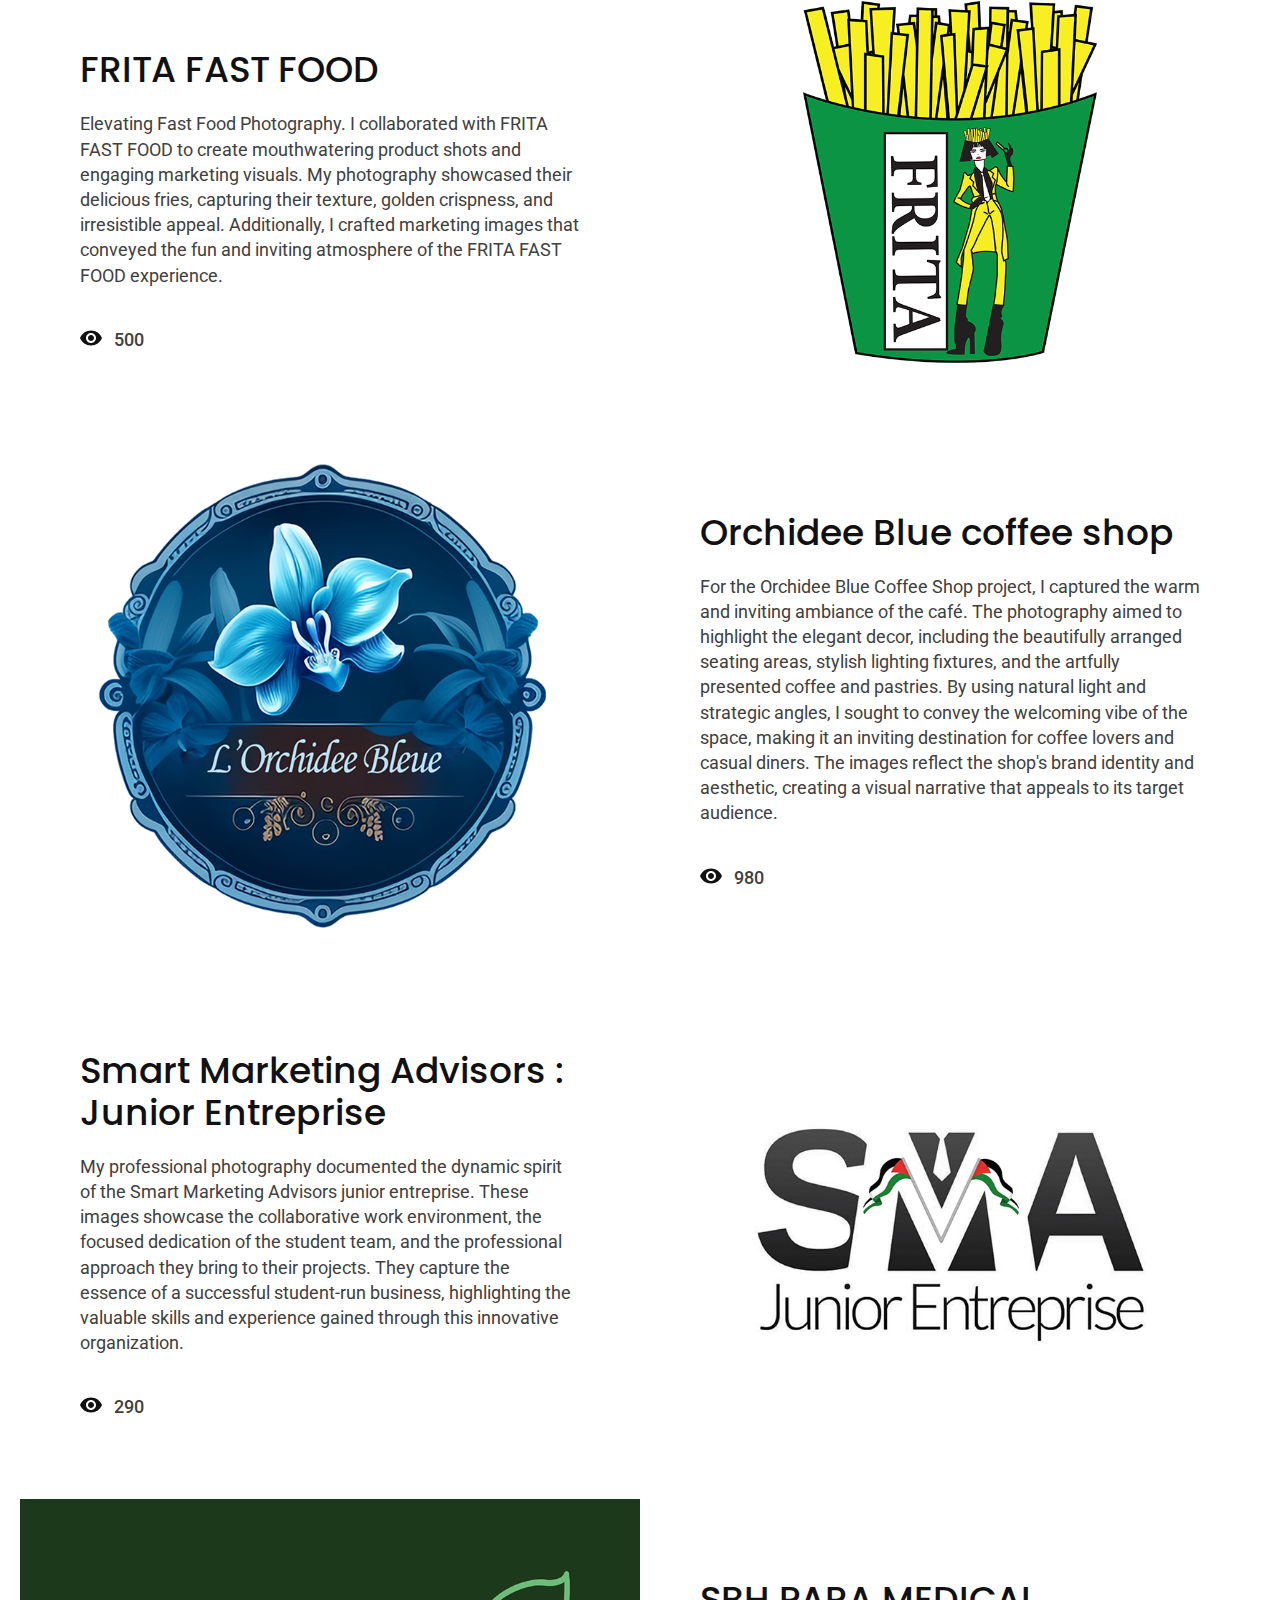
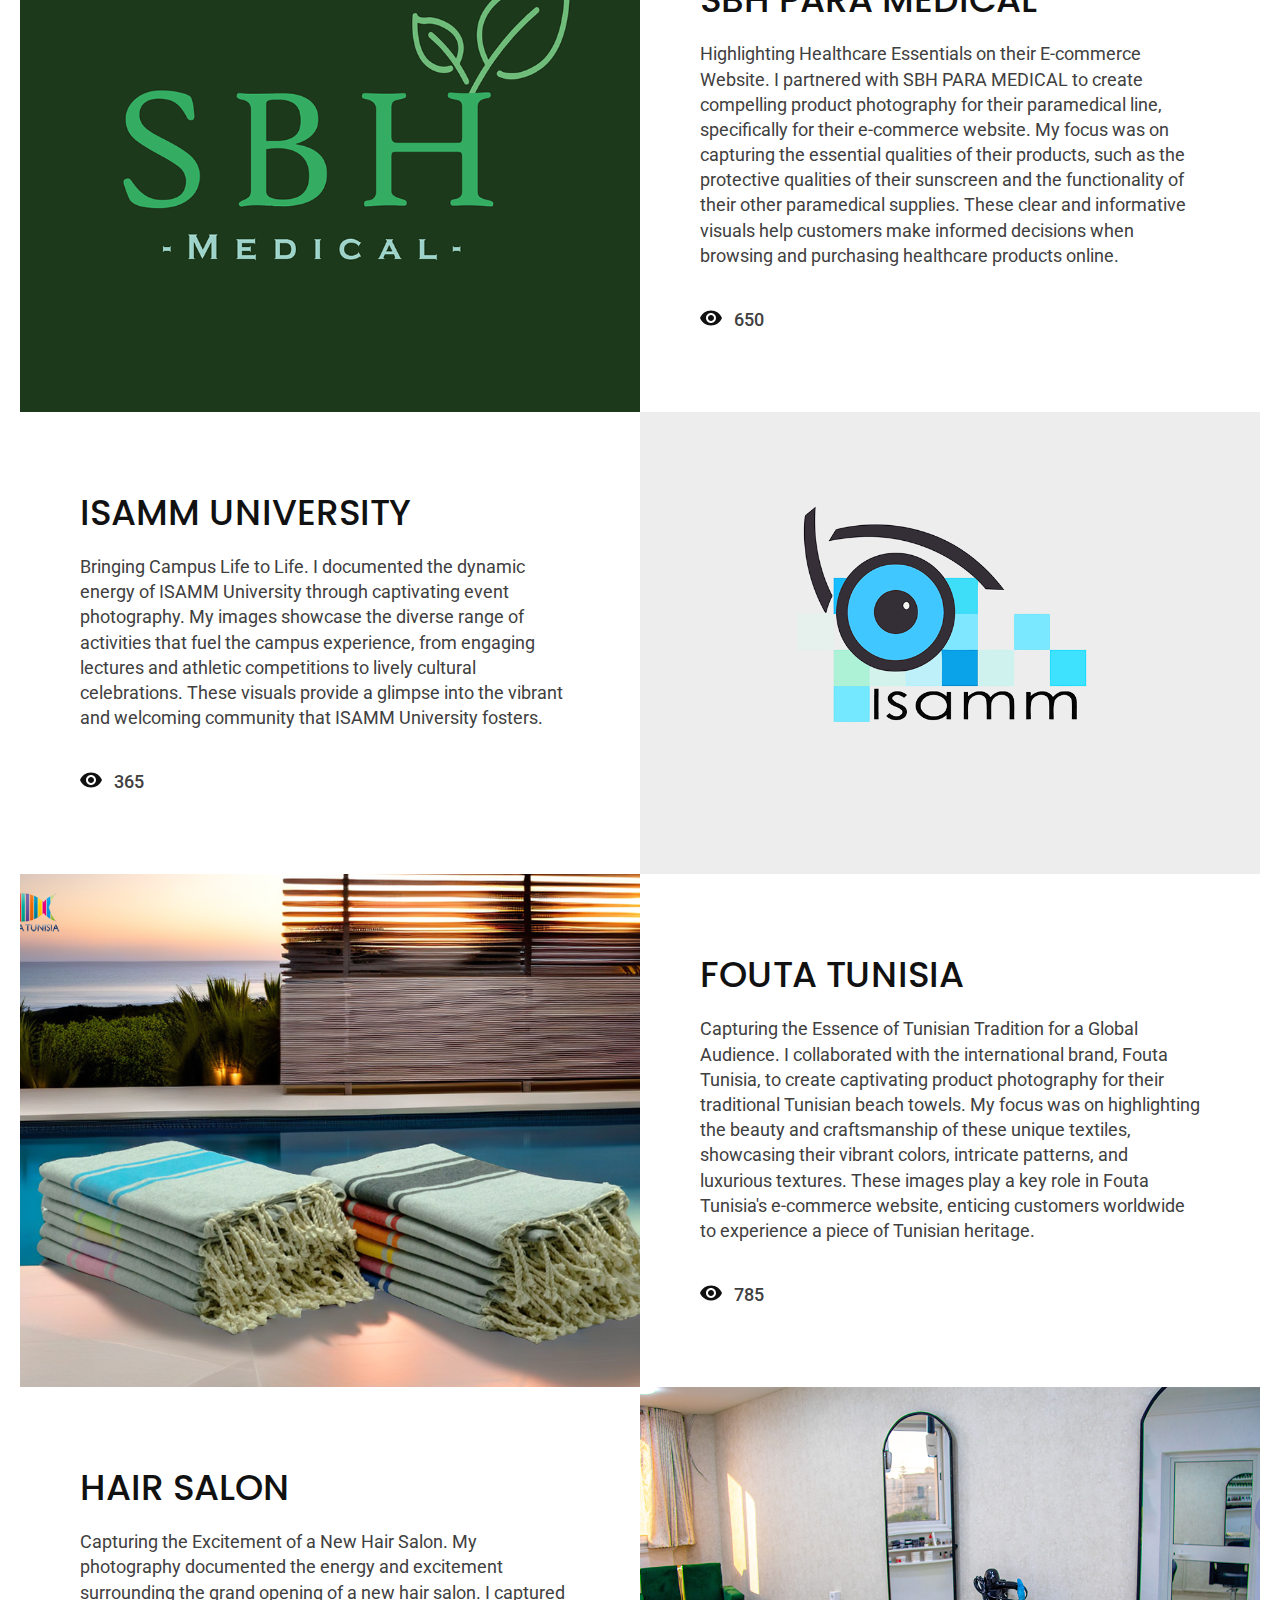
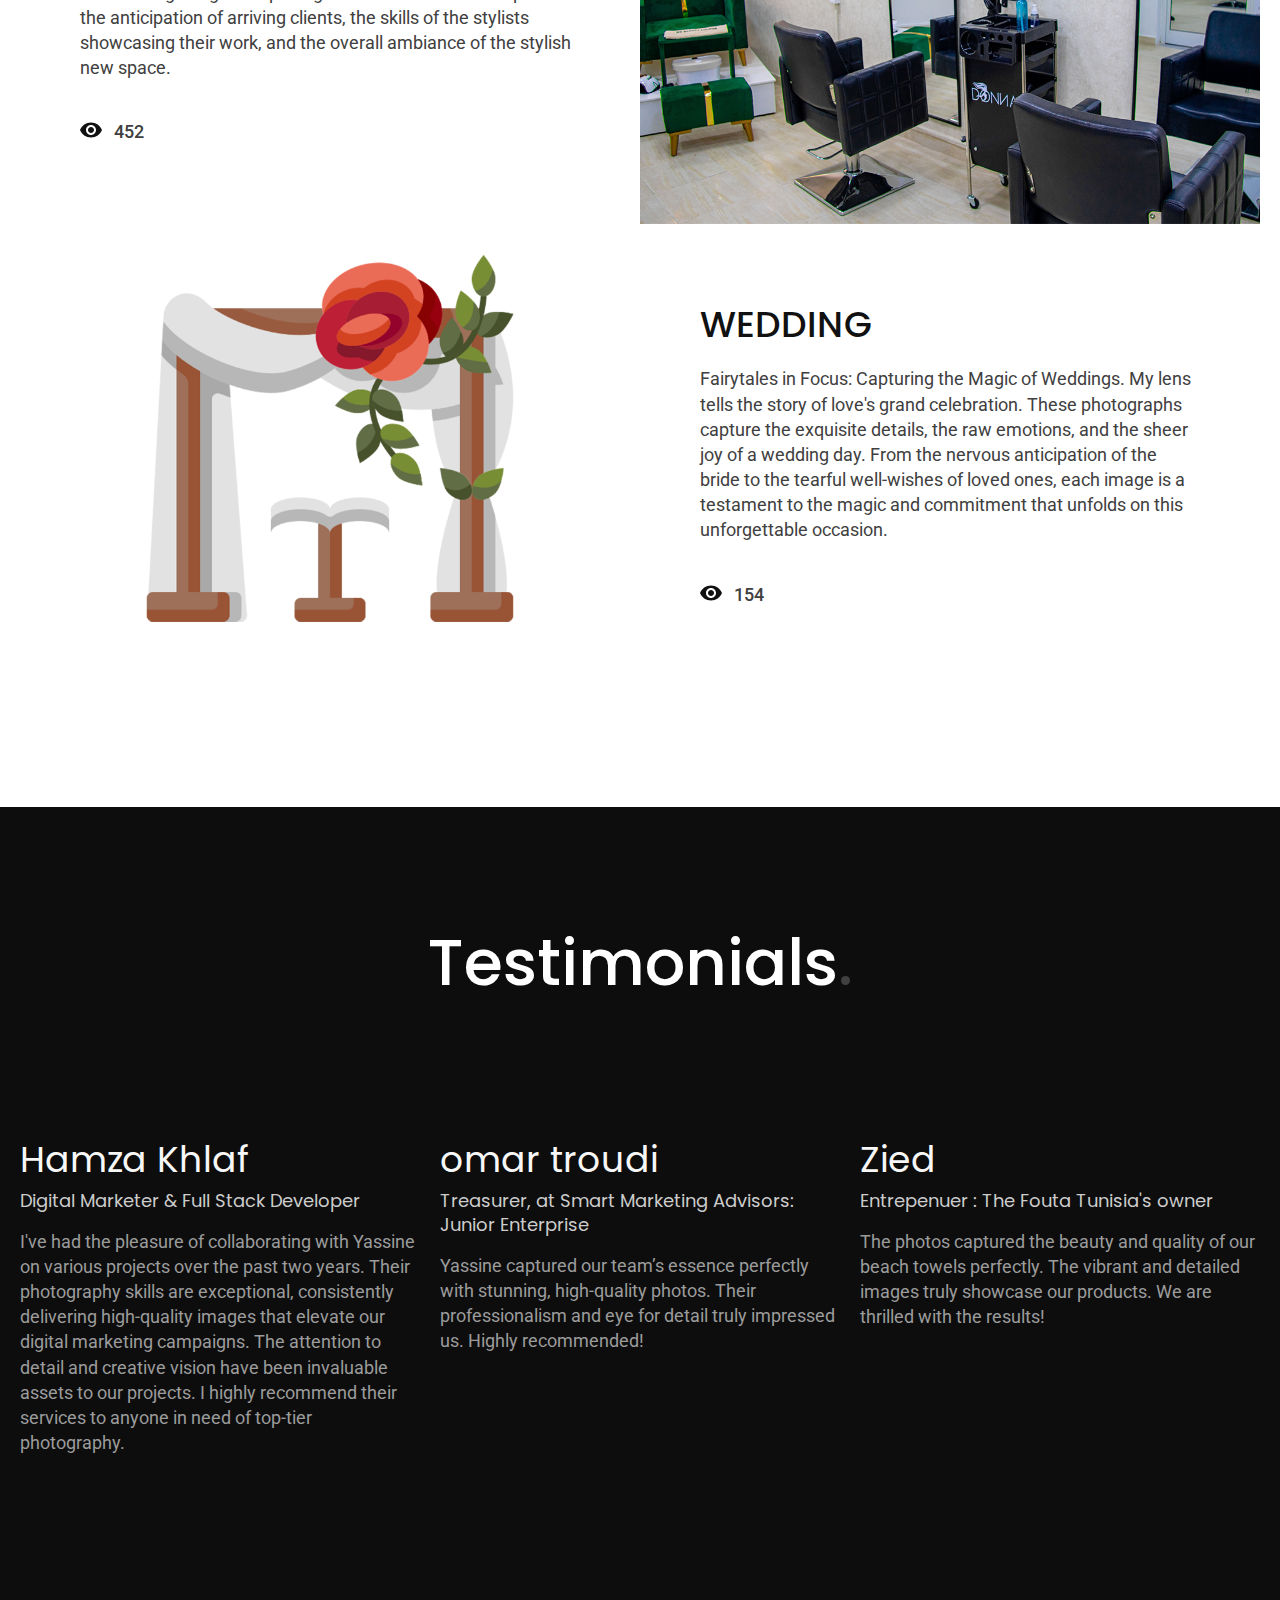
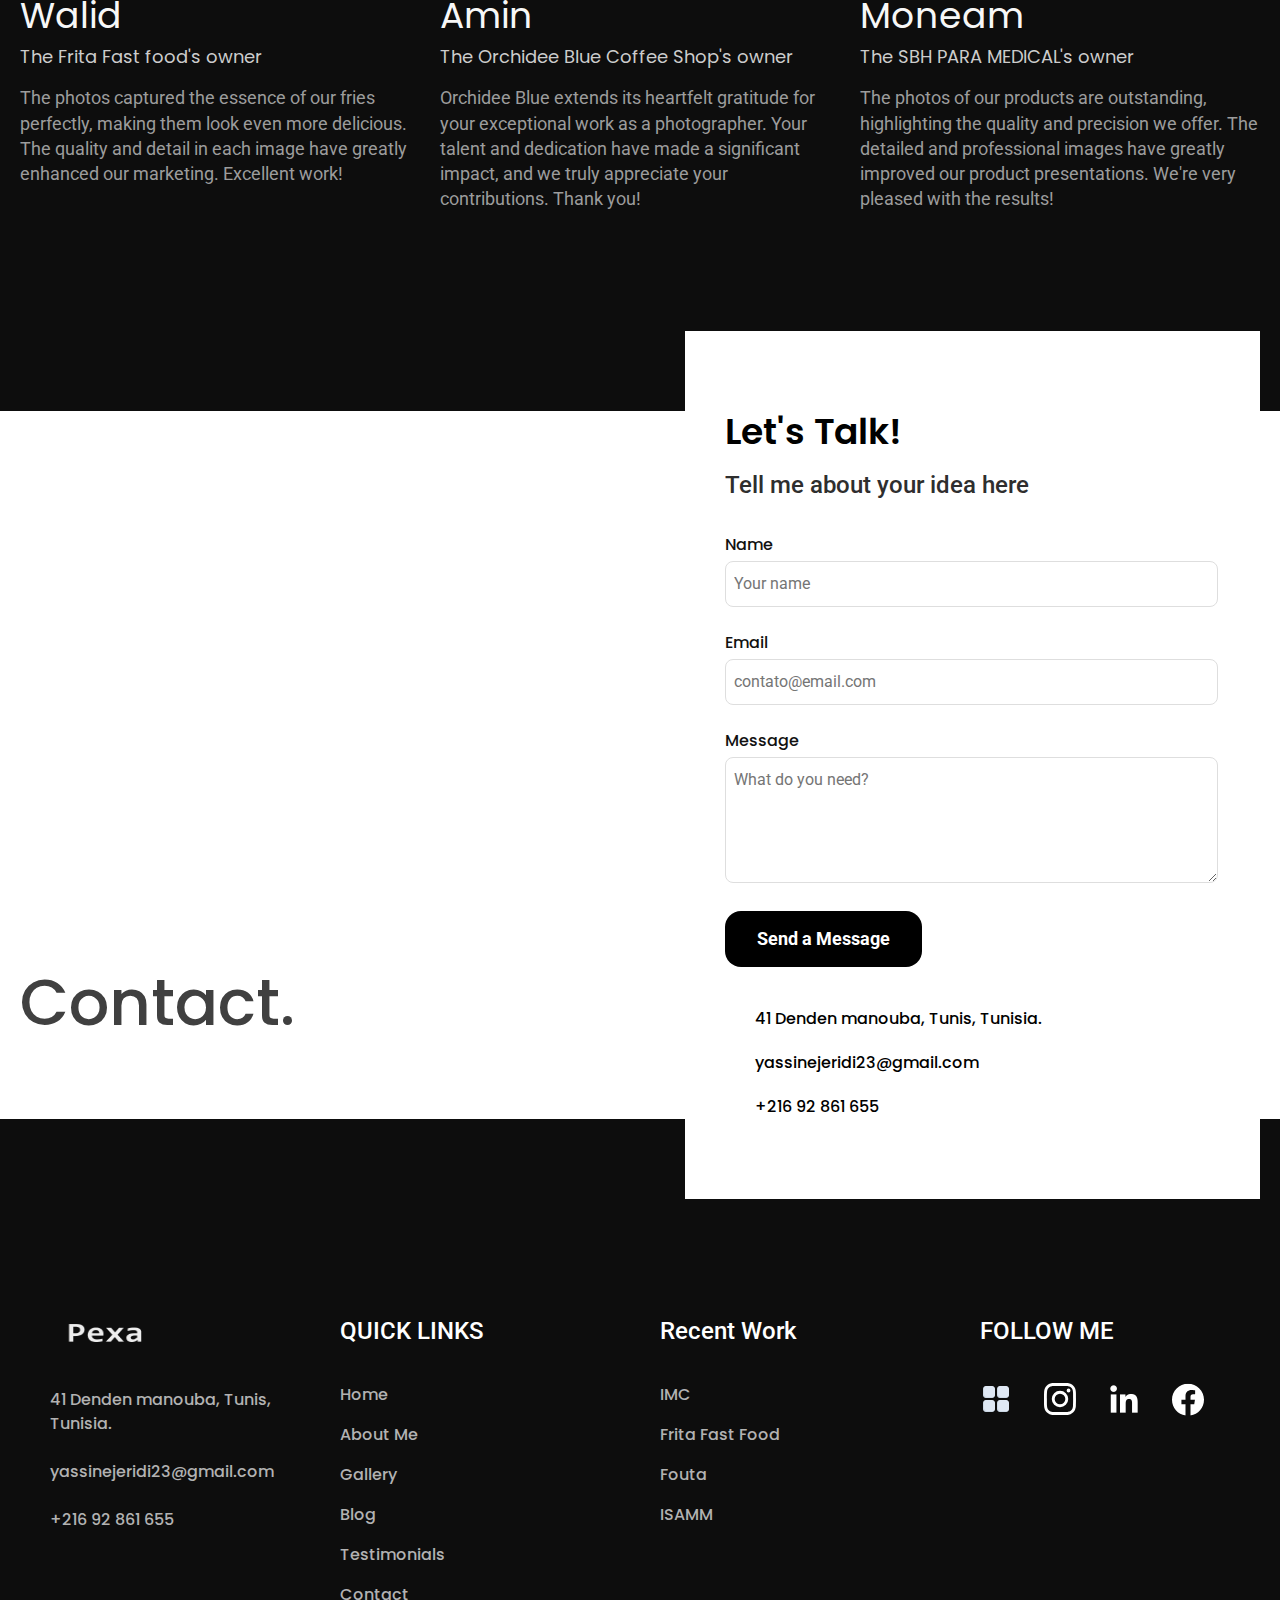
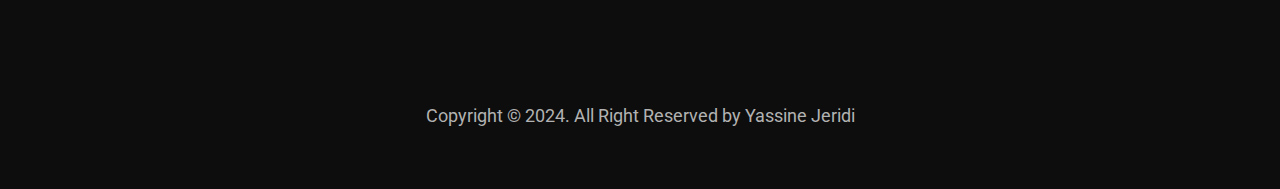
==== commit 191ff36f: "Gradution delete" ====
--- a/index.html
+++ b/index.html
@@ -304,27 +304,8 @@
                 </div>
 
                 <div class="post">
-                    <a href="#"><img src="./img/thumbnails/Thumbnails Graduation.png" alt=""></a>
-                    <div class="post-content">
-                        <a href=""><h2 class="font-3-xl cor-c11">GRADUATION CEREMONY</h2></a>
-                        <p class="font-2-m cor-c9">
-                            From Tassels to Triumph: Graduation Captured.  This collection freezes jubilant moments as graduates toss their caps, 
-                            families cheer, and dreams take flight. These photographs commemorate the culmination of a journey and ignite the 
-                            spark of possibility for all who see them.
-                        </p><div class="info">
-                            <div class="visualization">
-                                <img width="22" height="16" src="./img/icones/visibility.svg" alt="">
-                                <p class="font-3-m cor-c9">154</p>
-                            </div>
-                            <div class="date">
-                                <p class="font-3-m cor-c9"><!--date--></p>
-                            </div>
-                        </div>
-                    </div>
-                </div>
-
-                <div class="post order">
-                    <div class="post-content ">
+                    <a href="./links/wedding/Wedding.html"><img src="./img/thumbnails/Thumbnails Wedding.png" alt=""></a>
+                    <div class="post-content">
                         <a href="./links/wedding/Wedding.html"><h2 class="font-3-xl cor-c11">WEDDING</h2></a>
                         <p class="font-2-m cor-c9">
                             Fairytales in Focus: Capturing the Magic of Weddings.  My lens tells the story of love's grand celebration.  
@@ -334,16 +315,14 @@
                         </p><div class="info">
                             <div class="visualization">
                                 <img width="22" height="16" src="./img/icones/visibility.svg" alt="">
-                                <p class="font-3-m cor-c9">956</p>
-                            </div>
-                            <div class="date">
-                                <p class="font-3-m cor-c9"><!--date--></p>
-                            </div>
-                        </div>
-                    </div>
-                    <a href="./links/wedding/Wedding.html"><img src="./img/thumbnails/Thumbnails Wedding.png" alt=""></a>
-                </div>
-
+                                <p class="font-3-m cor-c9">154</p>
+                            </div>
+                            <div class="date">
+                                <p class="font-3-m cor-c9"><!--date--></p>
+                            </div>
+                        </div>
+                    </div>
+                </div>
             </div>
         </div>
     </article>
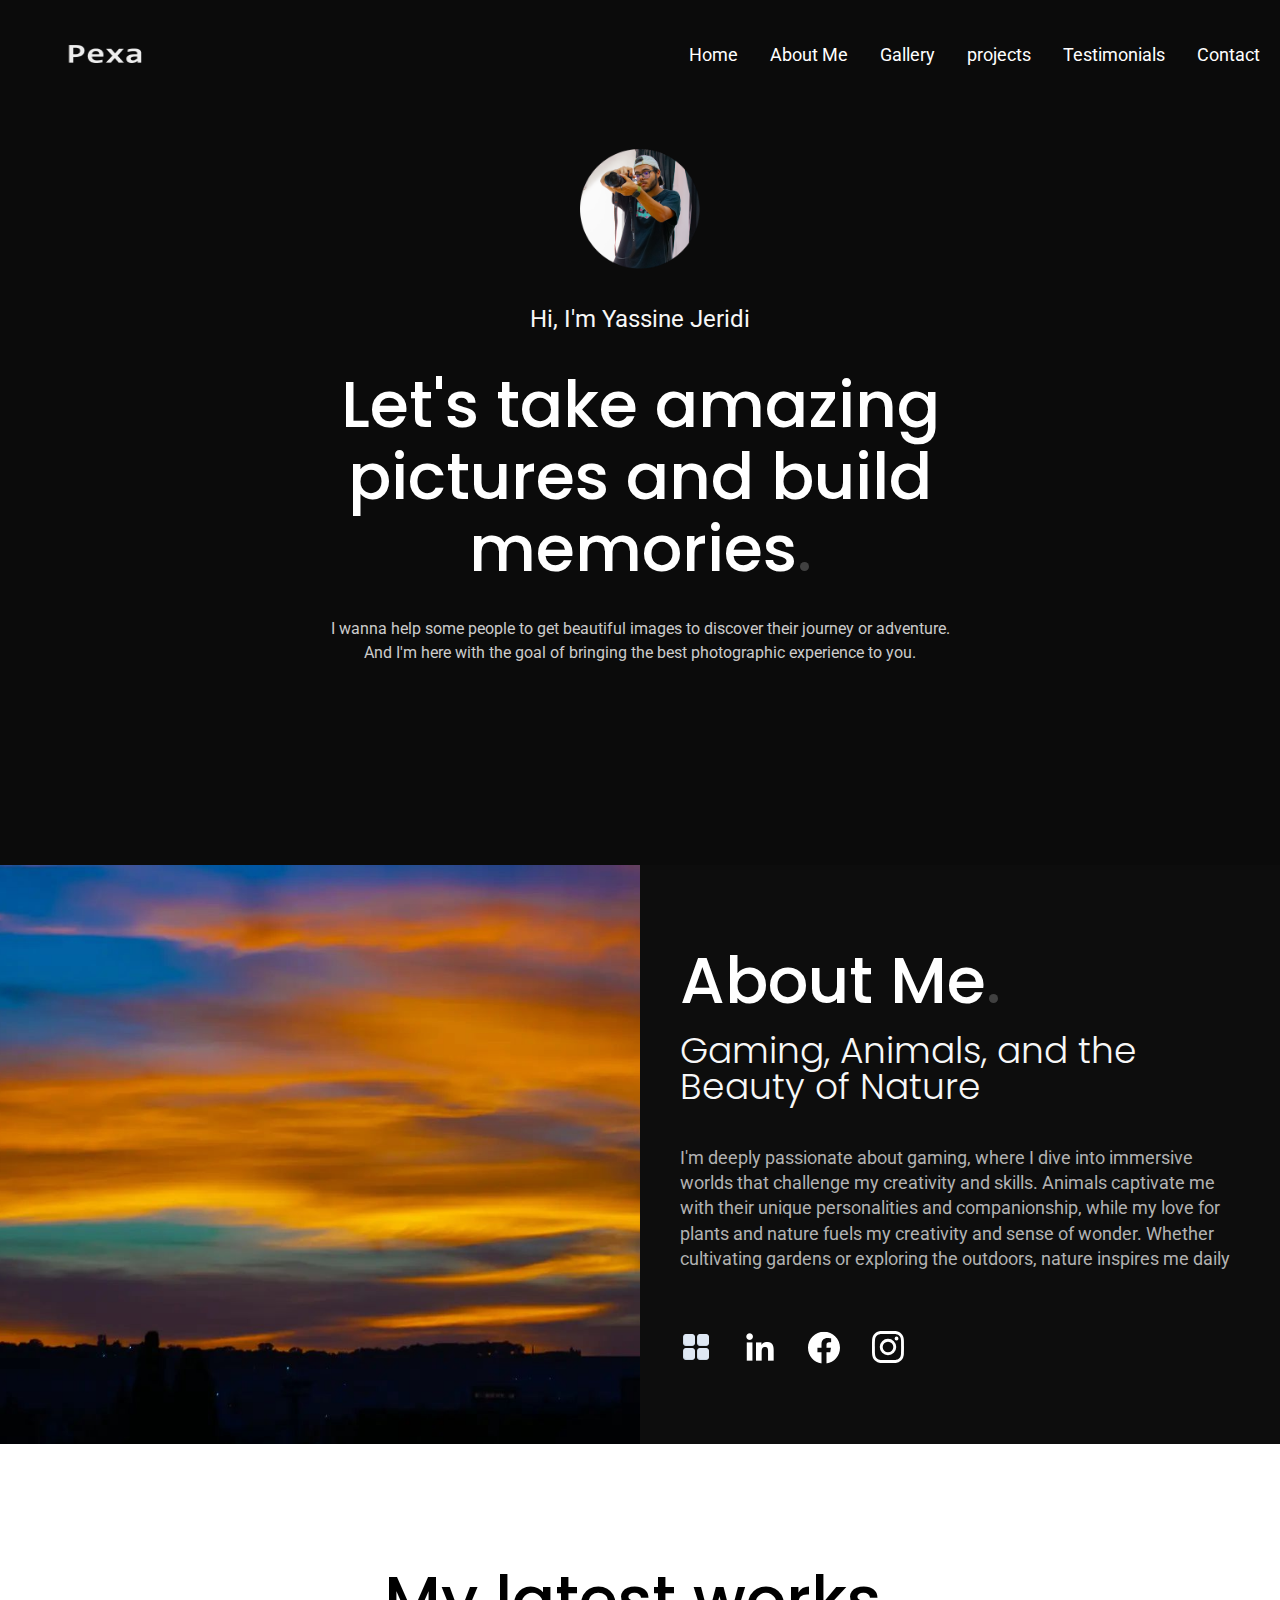
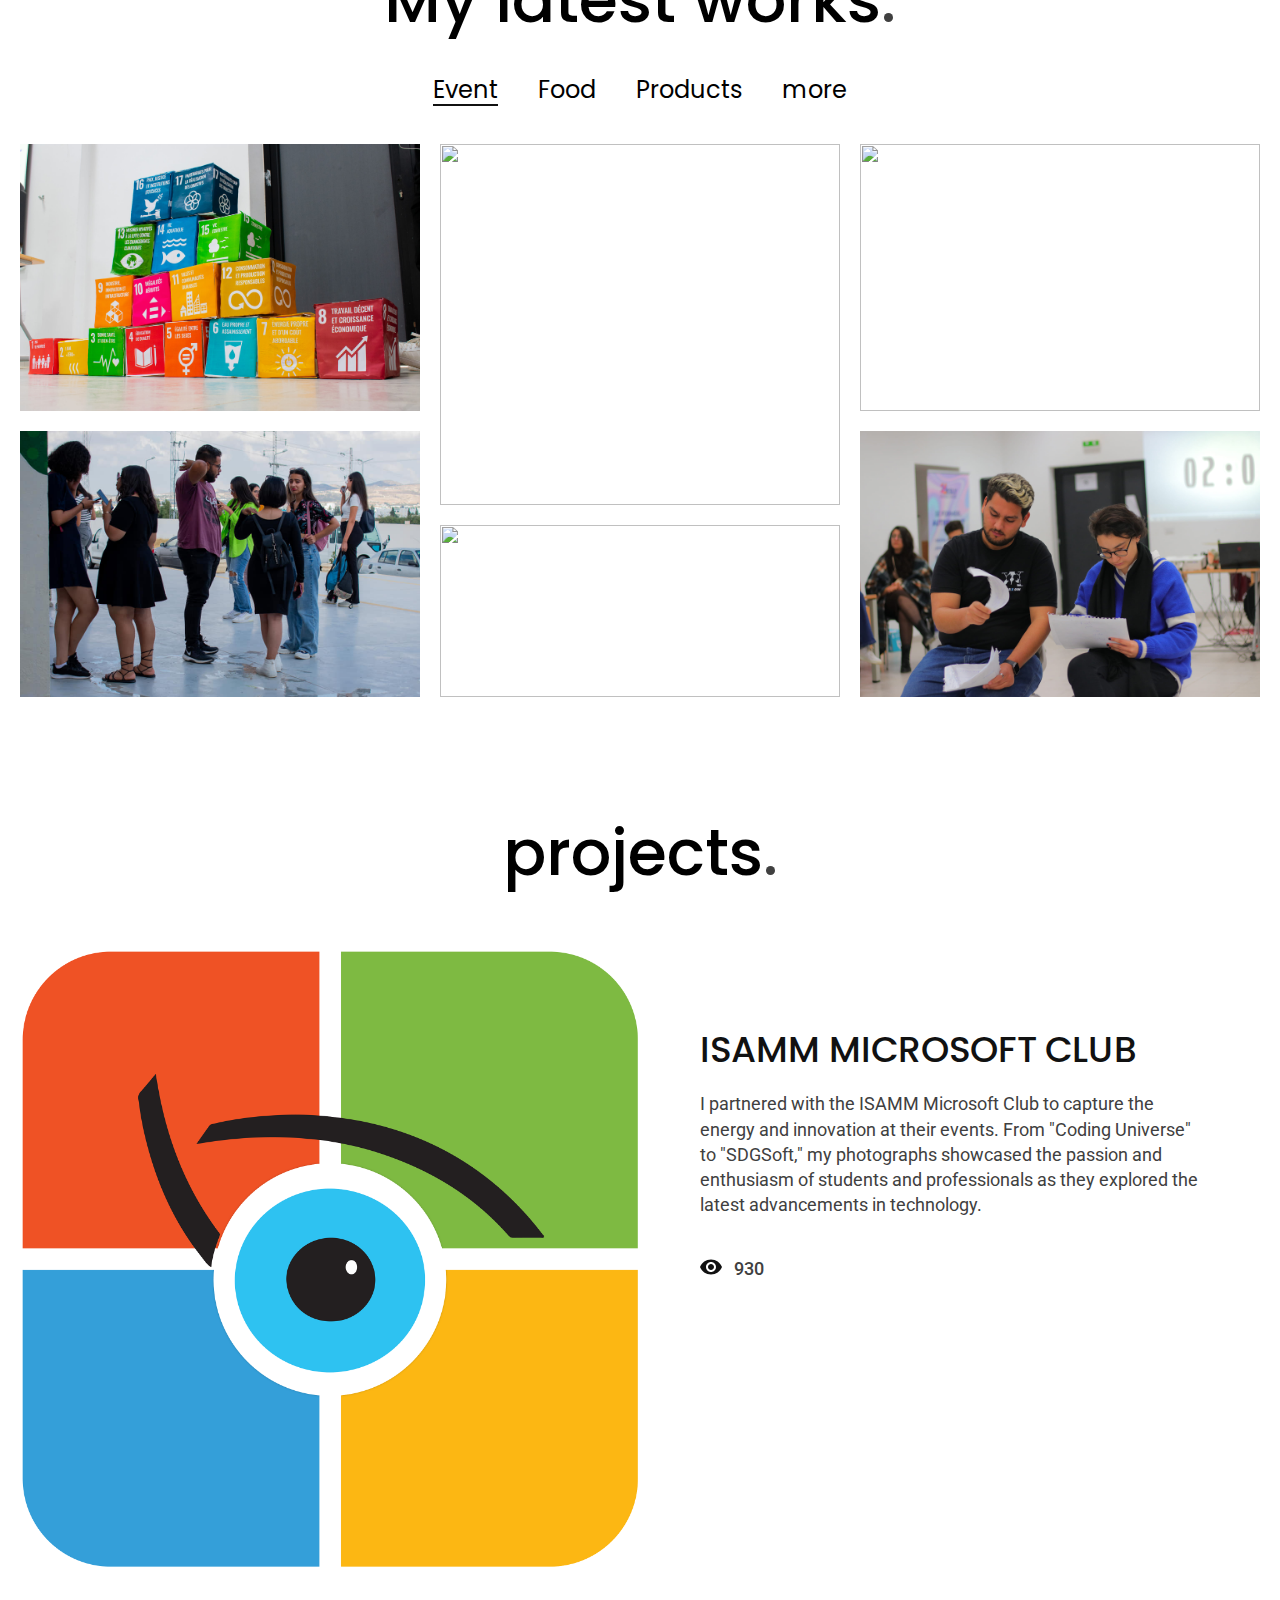
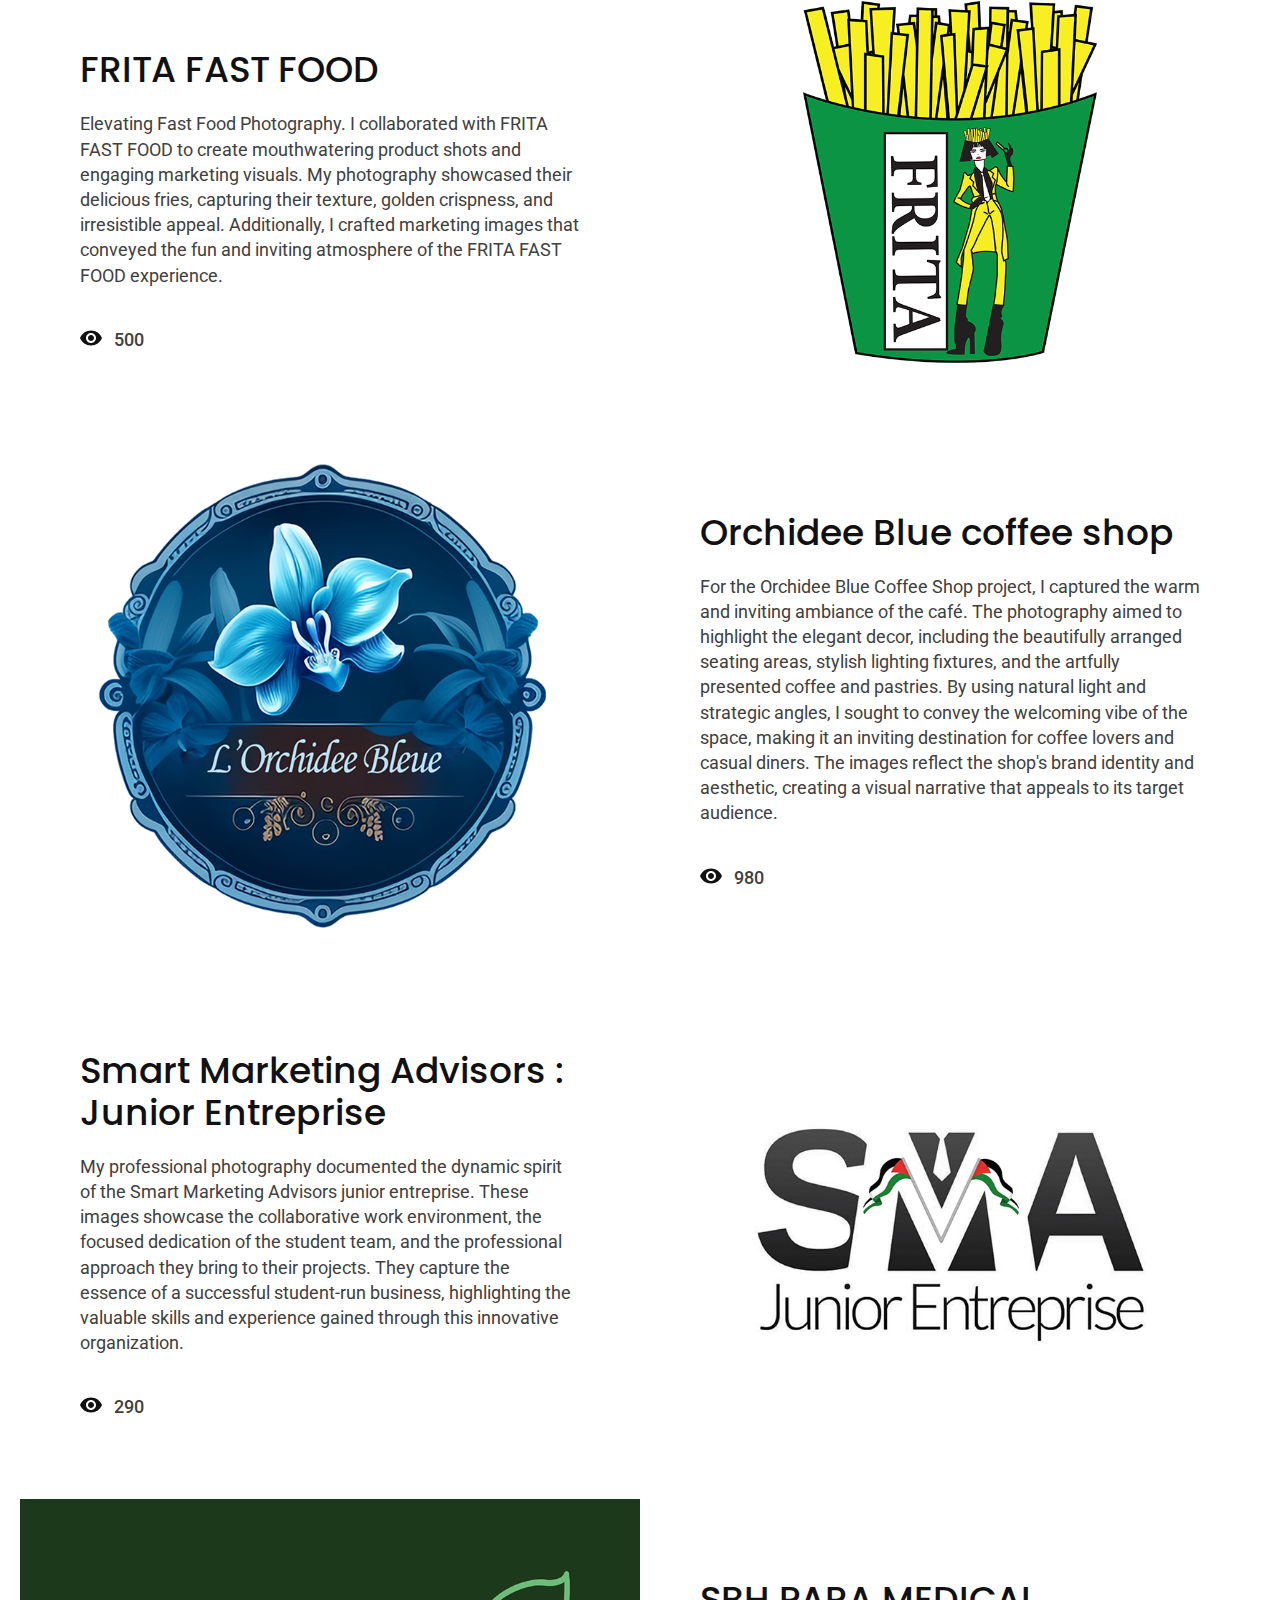
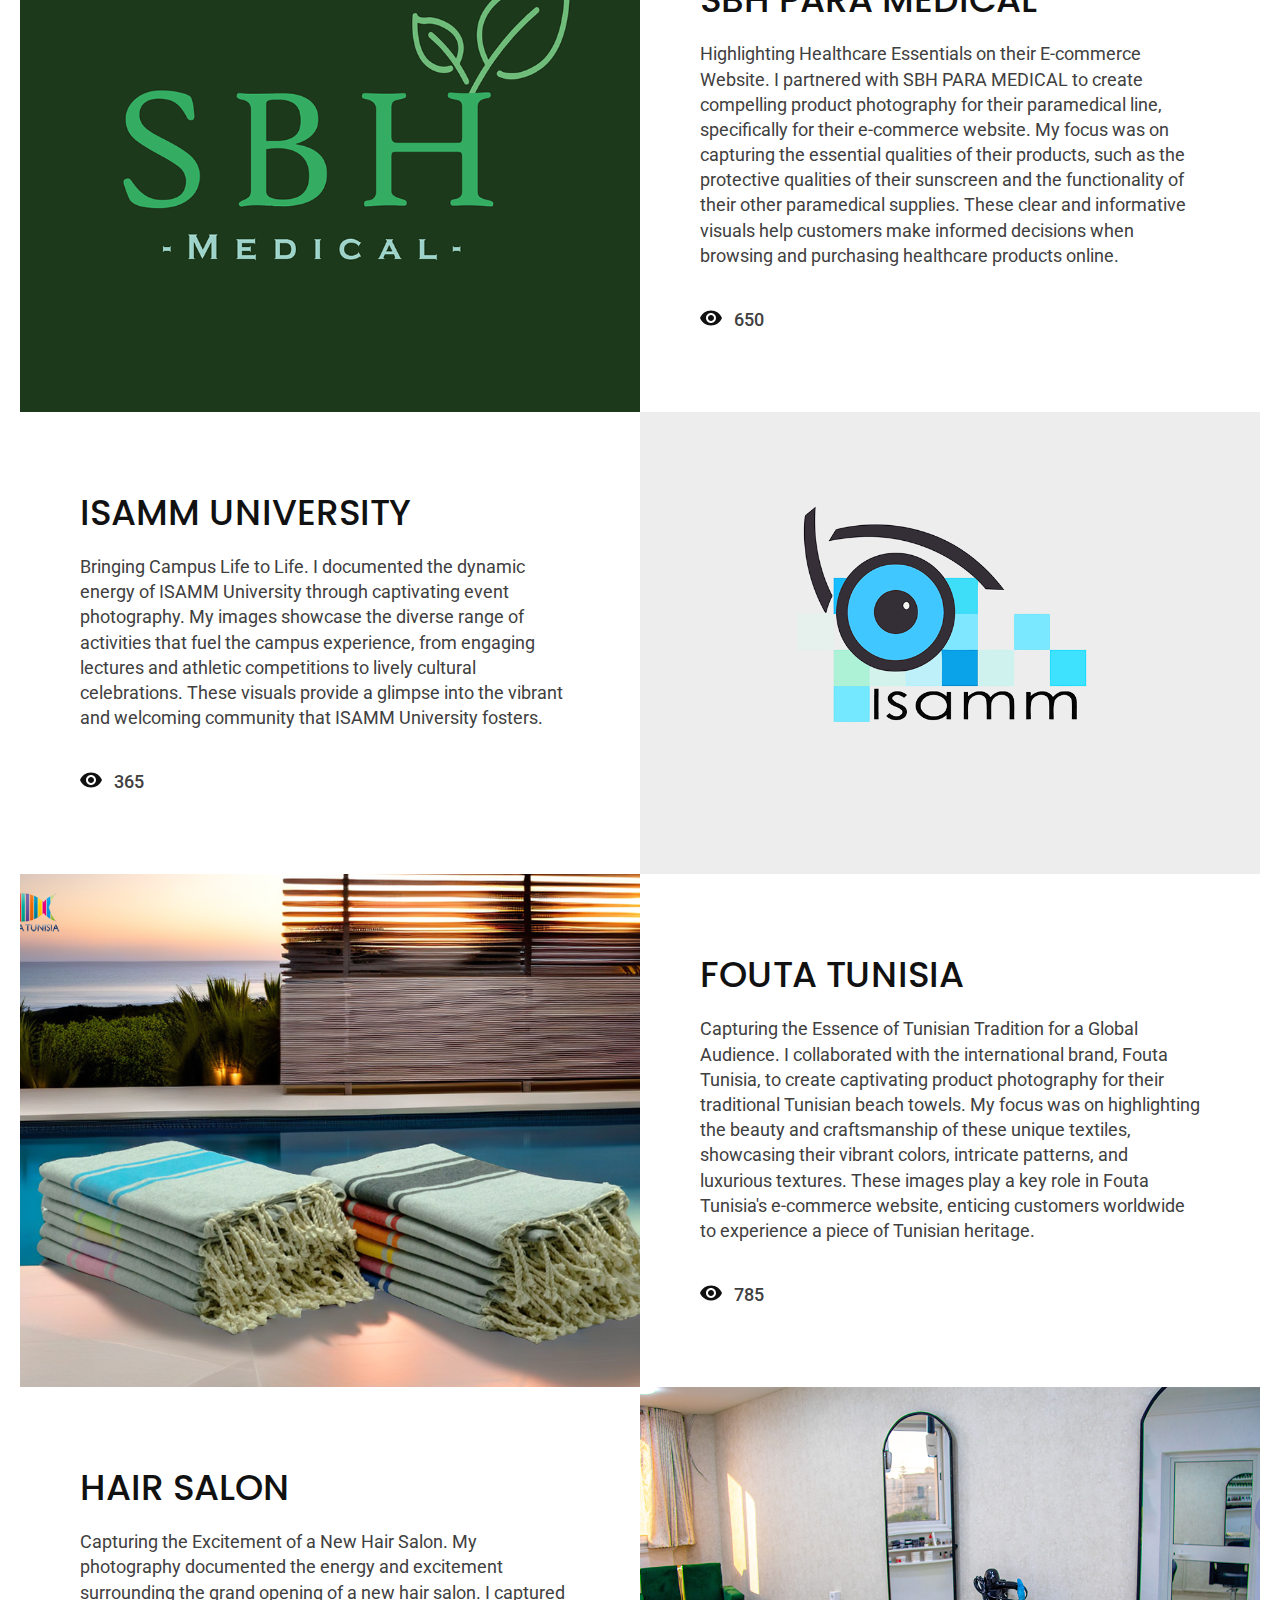
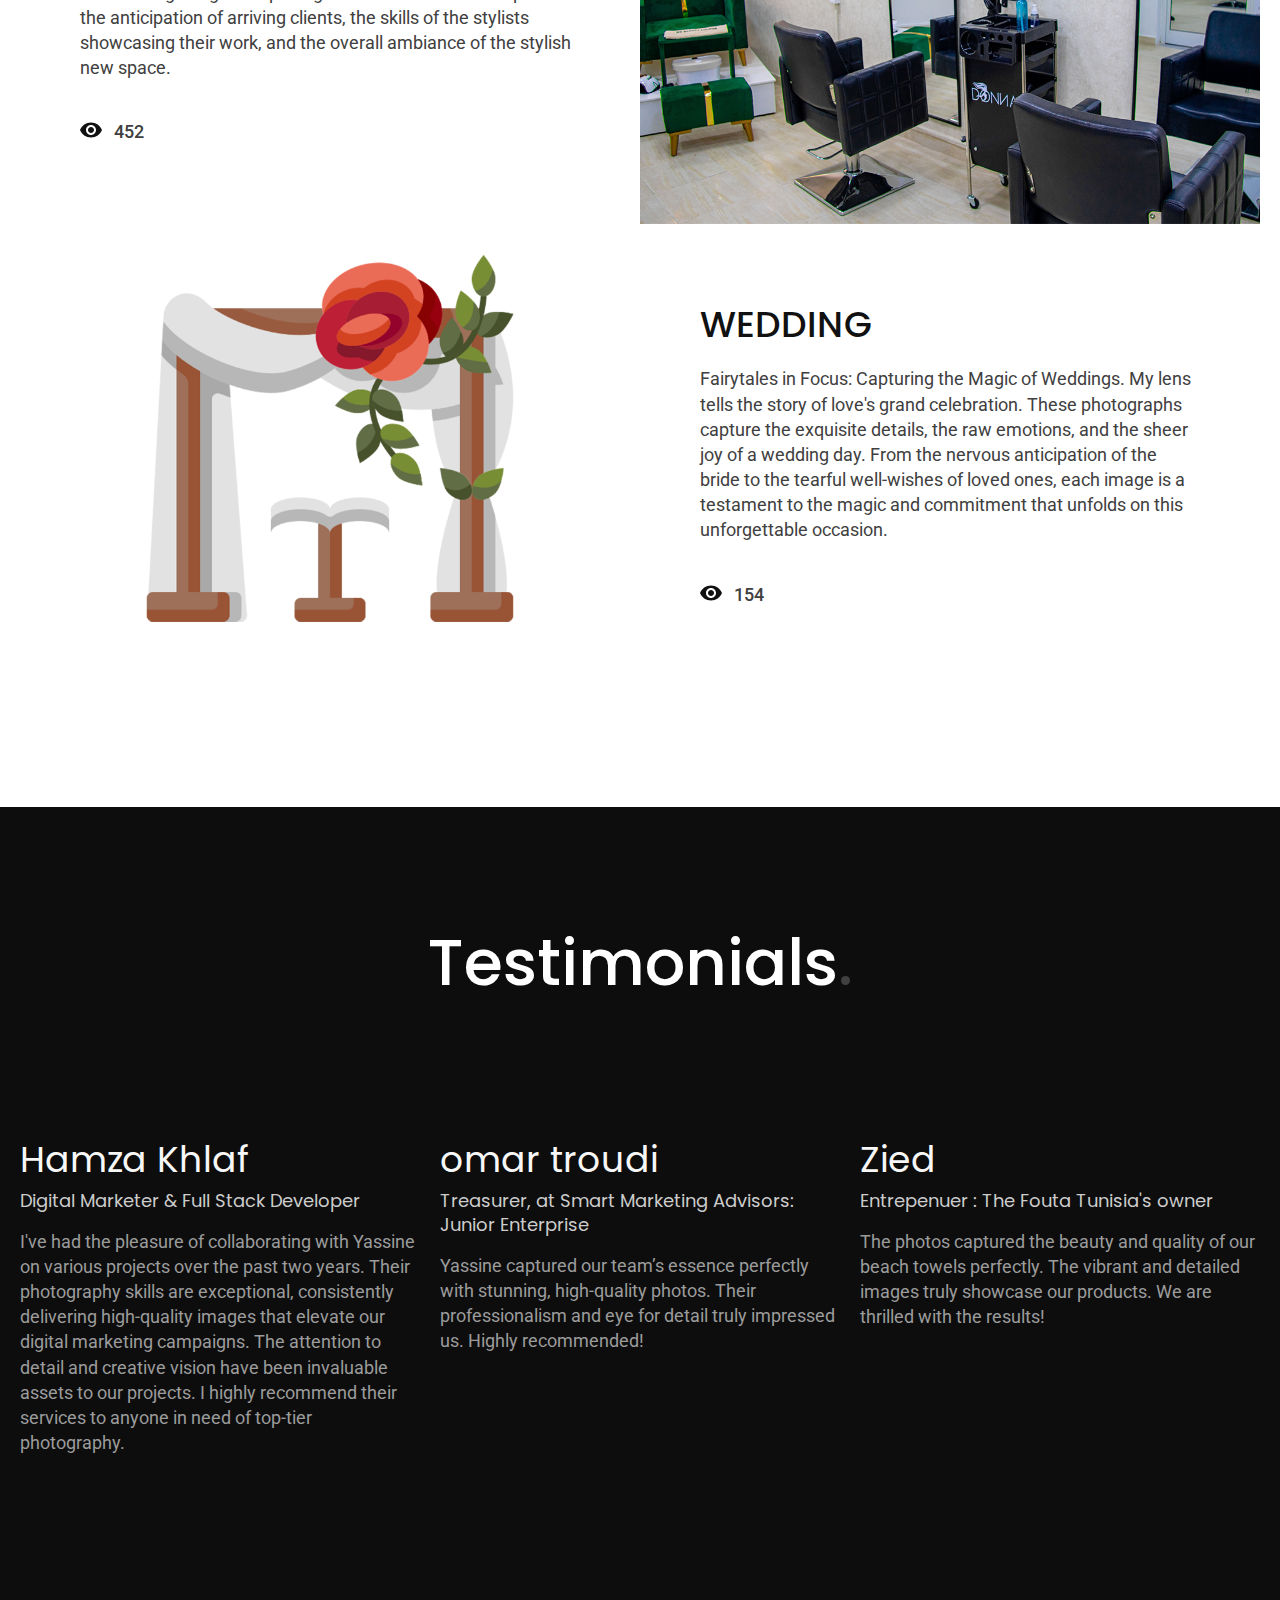
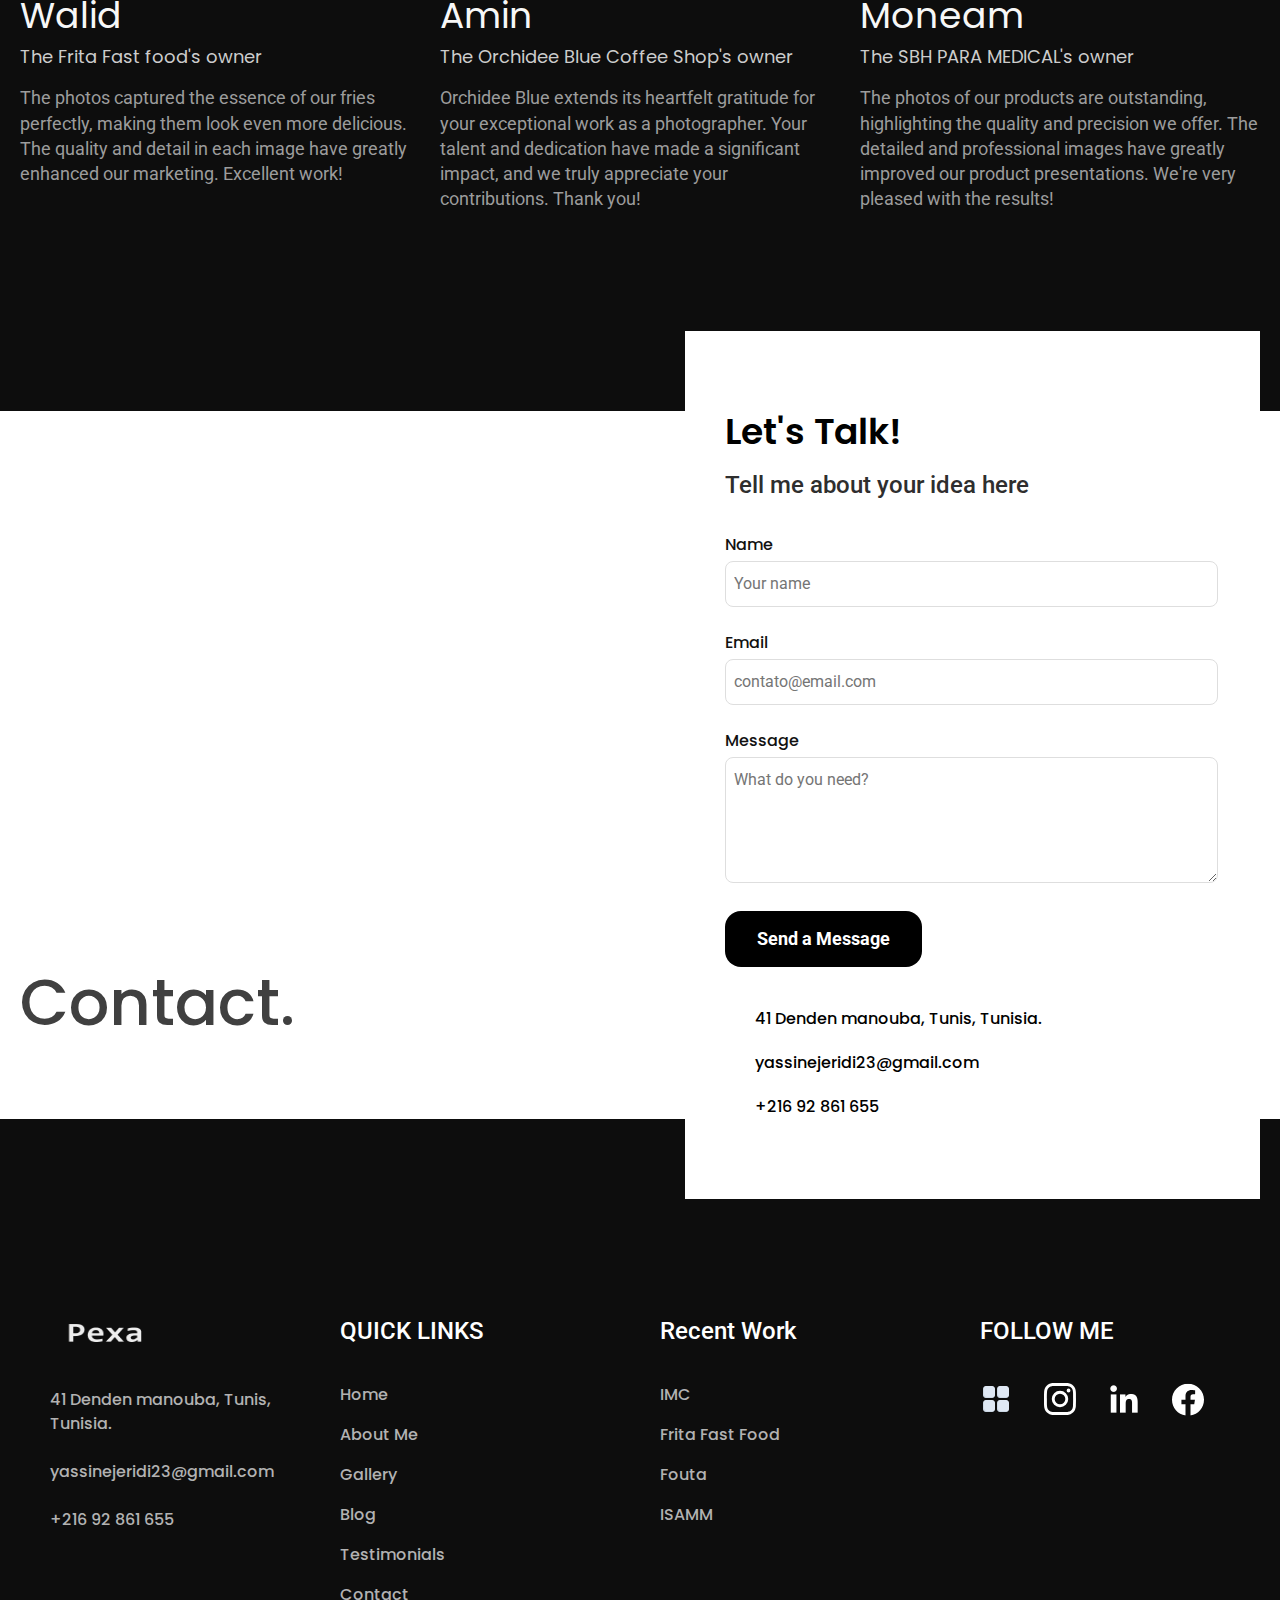
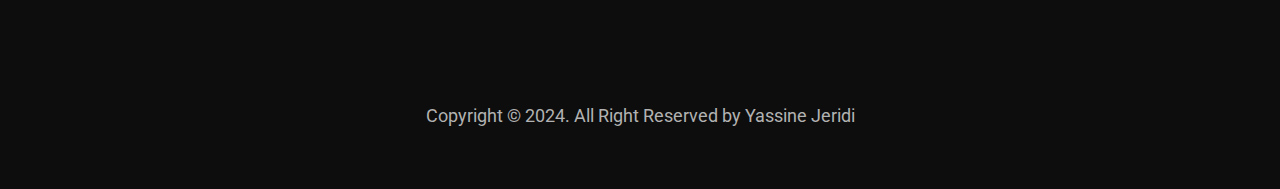
==== commit 083716a0: "orchidee" ====
--- a/index.html
+++ b/index.html
@@ -169,9 +169,9 @@
                     <a href="./links/FRITA FAST FOOD/Frita.html"><img src="./img/thumbnails/Thumbnails Frita.png" alt=""></a>
                 </div>
                 <div class="post">
-                    <a href="#"><img src="./img/thumbnails/Thumbnails orchidee.png" alt=""></a>
-                    <div class="post-content">
-                        <a href=""><h2 class="font-3-xl cor-c11">Orchidee Blue coffee shop</h2></a>
+                    <a href="./links/orchidee/orchidee.html"><img src="./img/thumbnails/Thumbnails orchidee.png" alt=""></a>
+                    <div class="post-content">
+                        <a href="./links/orchidee/orchidee.html"><h2 class="font-3-xl cor-c11">Orchidee Blue coffee shop</h2></a>
                         <p class="font-2-m cor-c9">
                             For the Orchidee Blue Coffee Shop project, I captured the warm and inviting ambiance of the café.
                              The photography aimed to highlight the elegant decor, including the beautifully arranged seating 
